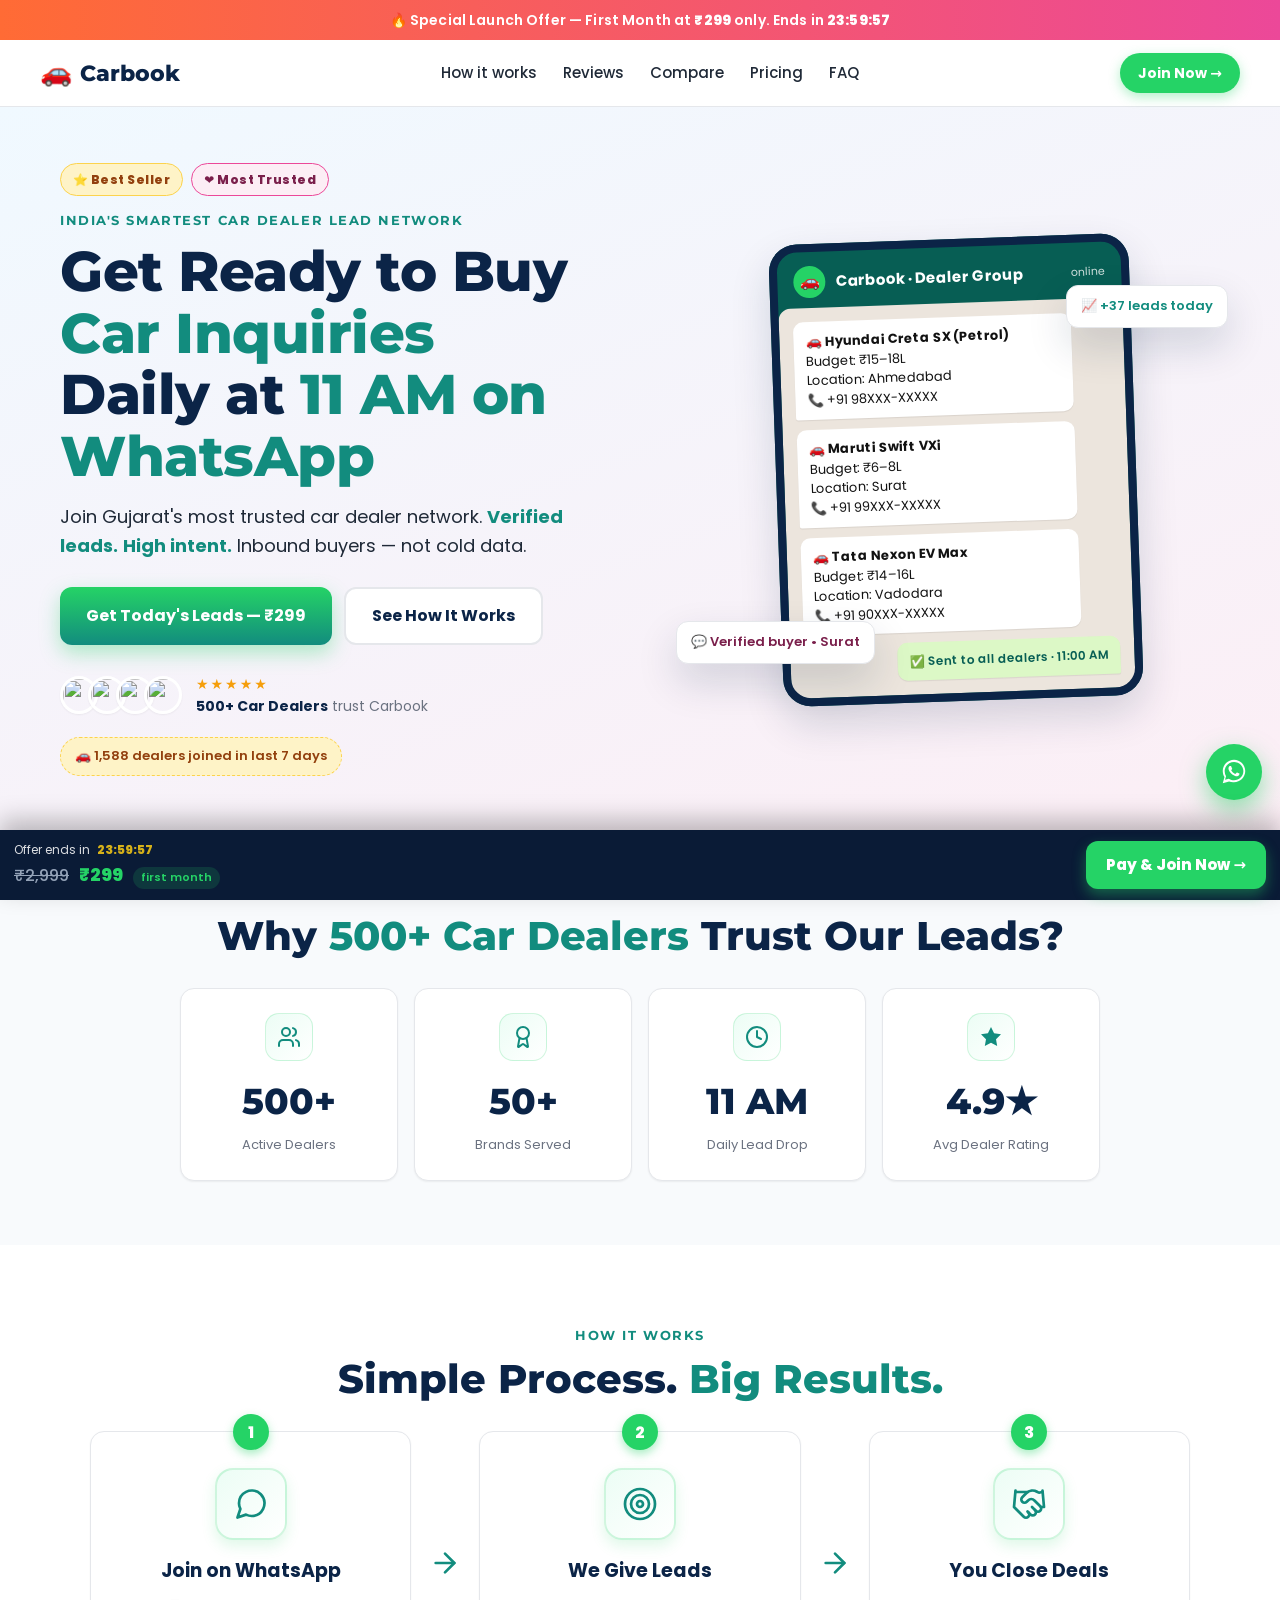
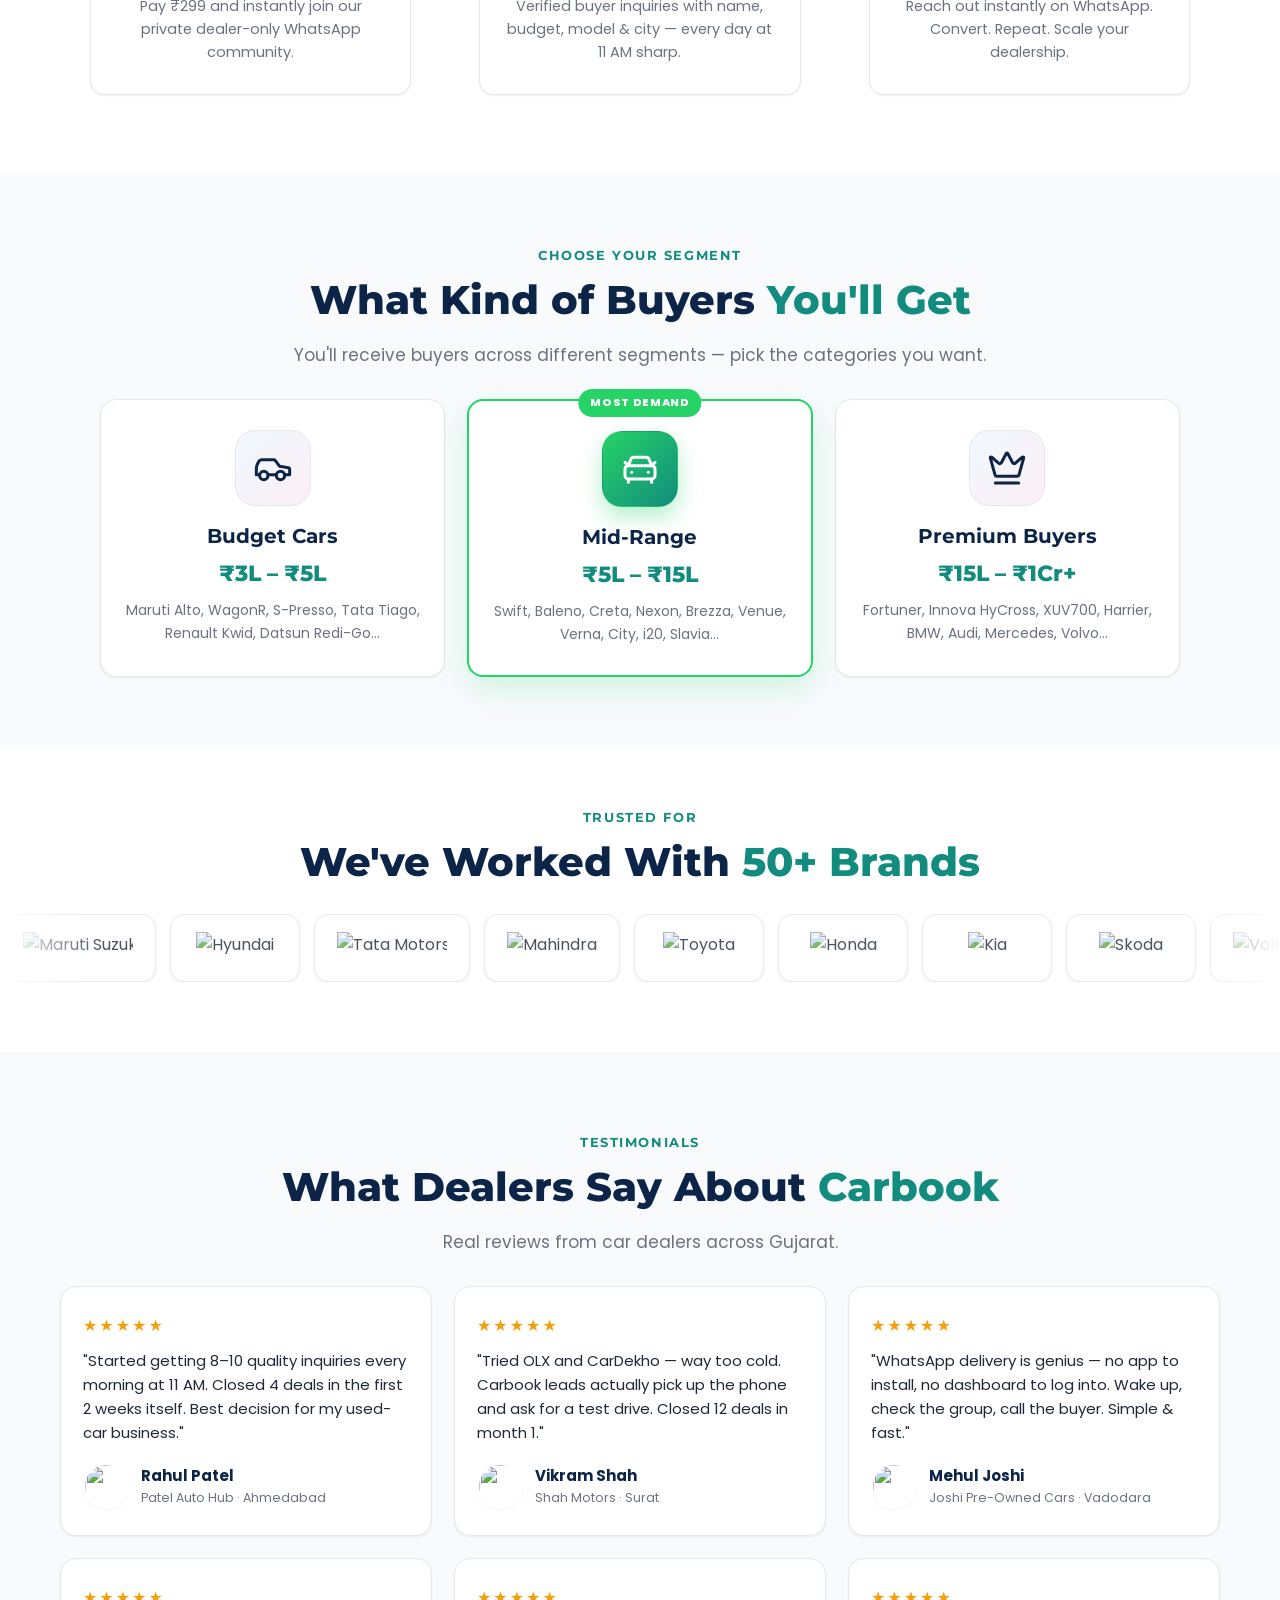
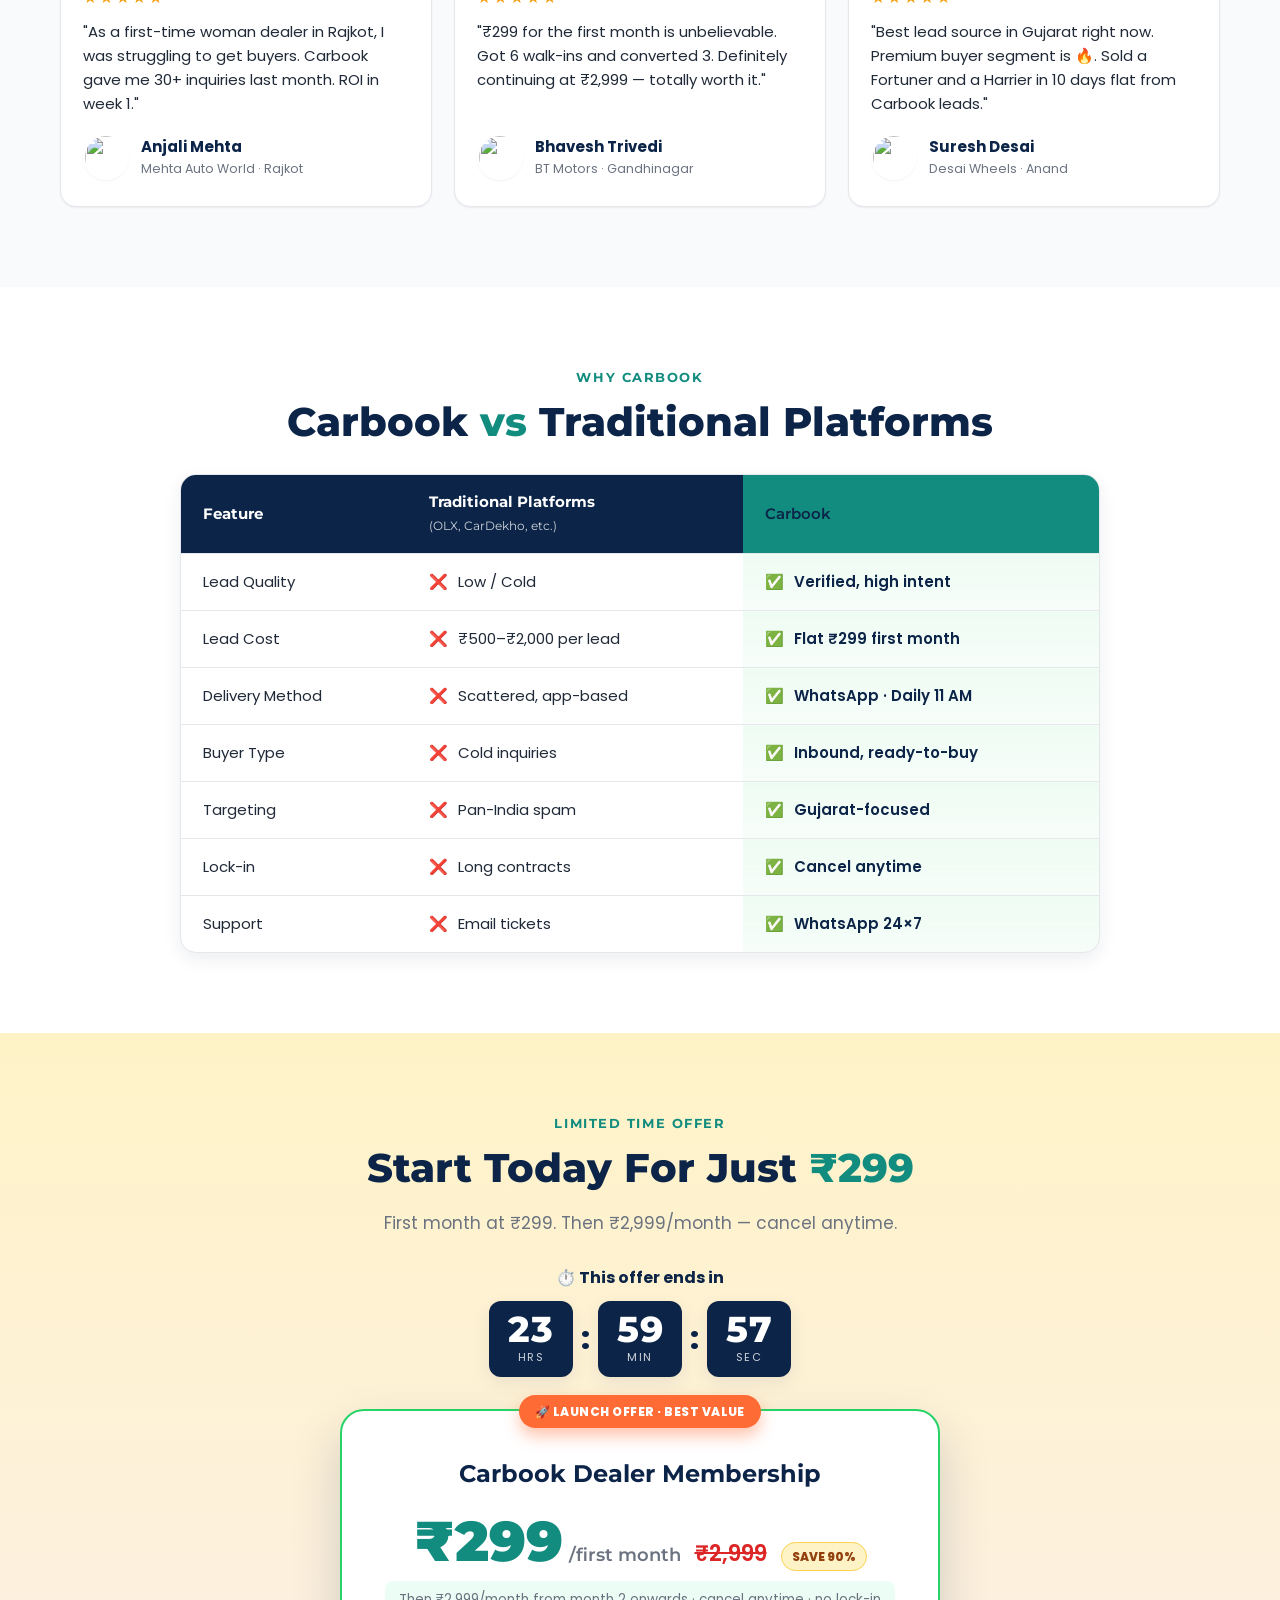
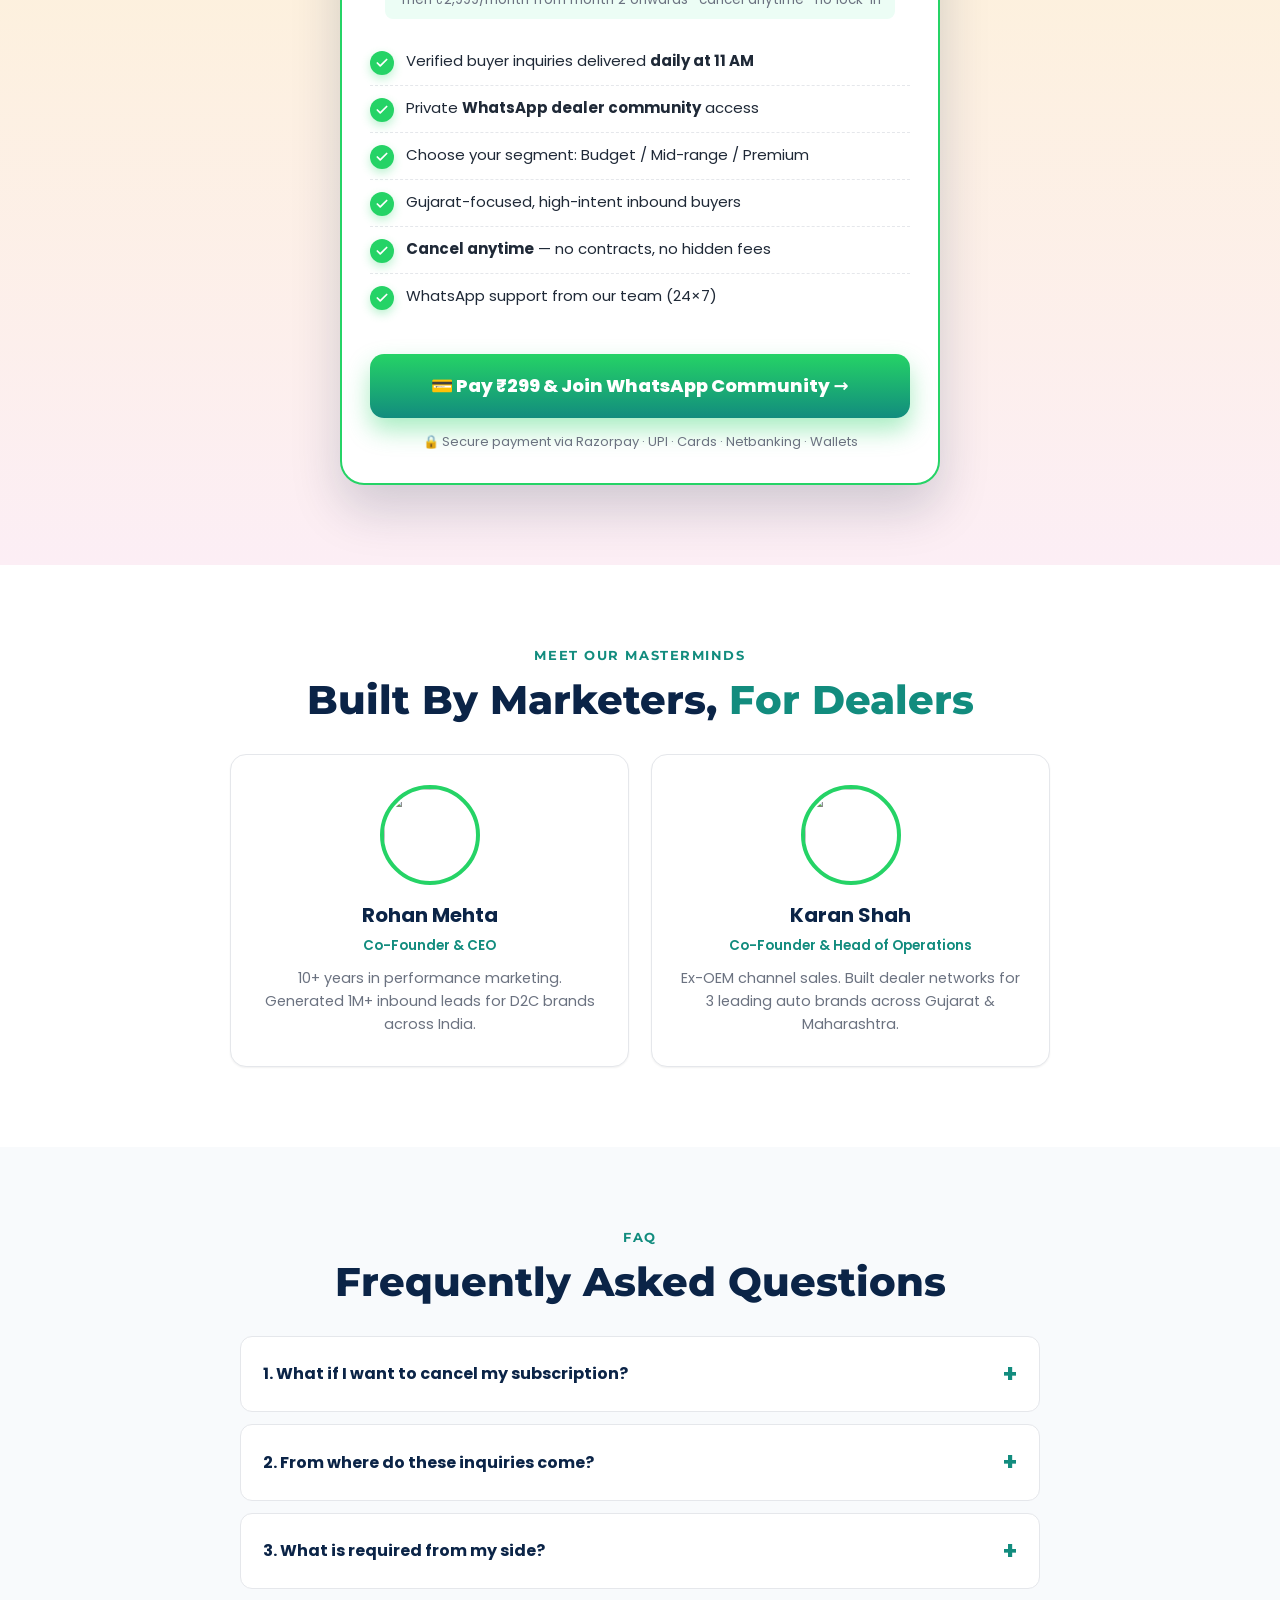
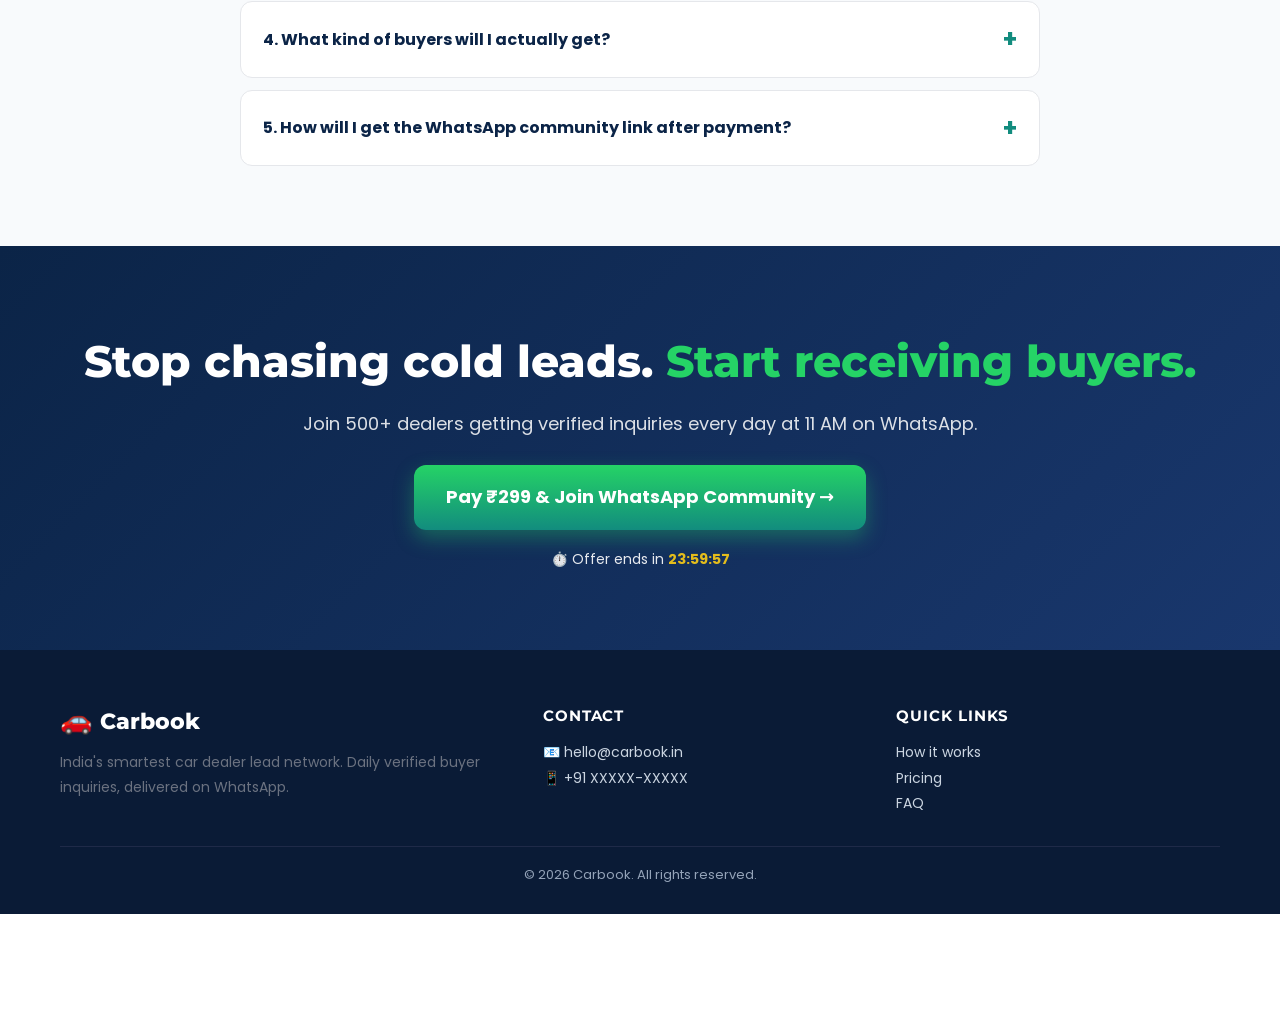
==== index.html @ cb46f06e "Design Done" ====
<!DOCTYPE html>
<html lang="en">
<head>
  <meta charset="UTF-8" />
  <meta name="viewport" content="width=device-width, initial-scale=1.0" />
  <title>Carbook — Daily Car Buyer Leads on WhatsApp | India's Smartest Dealer Network</title>
  <meta name="description" content="Get verified, high-intent car buyer inquiries delivered daily at 11 AM on WhatsApp. Trusted by 500+ dealers across Gujarat. First month ₹299 only — cancel anytime." />
  <meta property="og:title" content="Carbook — Daily Car Buyer Leads on WhatsApp" />
  <meta property="og:description" content="500+ dealers trust Carbook for verified buyer inquiries every morning at 11 AM. First month ₹299." />
  <meta property="og:type" content="website" />

  <link rel="preconnect" href="https://fonts.googleapis.com" />
  <link rel="preconnect" href="https://fonts.gstatic.com" crossorigin />
  <link href="https://fonts.googleapis.com/css2?family=Poppins:wght@400;500;600;700;800;900&family=Montserrat:wght@600;700;800&display=swap" rel="stylesheet" />
  <link rel="stylesheet" href="style.css" />
  <link rel="icon" href="data:image/svg+xml,<svg xmlns='http://www.w3.org/2000/svg' viewBox='0 0 100 100'><text y='.9em' font-size='90'>🚗</text></svg>" />
</head>
<body>

  <!-- ========================= ANNOUNCE BAR ========================= -->
  <div class="announce">
    <div class="announce-inner">
      🔥 Special Launch Offer — First Month at <strong>₹299</strong> only.
      Ends in <strong class="countdown">--:--:--</strong>
    </div>
  </div>

  <!-- ========================= HEADER ========================= -->
  <header class="site-header">
    <div class="container row">
      <a class="brand" href="#top">
        <span class="logo">🚗</span><span>Carbook</span>
      </a>
      <nav class="nav">
        <a href="#how">How it works</a>
        <a href="#testimonials">Reviews</a>
        <a href="#compare">Compare</a>
        <a href="#pricing">Pricing</a>
        <a href="#faq">FAQ</a>
      </nav>
      <a class="header-cta" href="#pricing">Join Now →</a>
    </div>
  </header>

  <!-- ========================= HERO ========================= -->
  <section class="hero" id="top">
    <div class="container hero-grid">
      <div class="hero-copy">
        <div class="ribbons">
          <span class="ribbon ribbon-yellow">⭐ Best Seller</span>
          <span class="ribbon ribbon-pink">❤ Most Trusted</span>
        </div>
        <p class="eyebrow">India's Smartest Car Dealer Lead Network</p>
        <h1>
          Get Ready to Buy <span class="hl">Car Inquiries</span><br />
          Daily at <span class="hl">11 AM on WhatsApp</span>
        </h1>
        <p class="hero-sub">
          Join Gujarat's most trusted car dealer network.
          <strong>Verified leads.</strong> <strong>High intent.</strong>
          Inbound buyers — not cold data.
        </p>

        <div class="hero-ctas">
          <a class="btn btn-primary" href="#pricing">Get Today's Leads — ₹299</a>
          <a class="btn btn-ghost" href="#how">See How It Works</a>
        </div>

        <div class="hero-trust">
          <div class="avatars">
            <img src="https://randomuser.me/api/portraits/men/32.jpg" alt="" />
            <img src="https://randomuser.me/api/portraits/men/45.jpg" alt="" />
            <img src="https://randomuser.me/api/portraits/women/28.jpg" alt="" />
            <img src="https://randomuser.me/api/portraits/men/67.jpg" alt="" />
          </div>
          <div>
            <div class="stars">★★★★★</div>
            <div class="trust-text"><strong>500+ Car Dealers</strong> trust Carbook</div>
          </div>
        </div>

        <div class="sold-strip">🚗 1,588 dealers joined in last 7 days</div>
      </div>

      <!-- WhatsApp phone mockup -->
      <div class="hero-mock">
        <div class="phone">
          <div class="phone-top">
            <span class="dot"></span>
            <span class="phone-title">Carbook · Dealer Group</span>
            <span class="phone-status">online</span>
          </div>
          <div class="phone-chat">
            <div class="bubble">
              <strong>🚗 Hyundai Creta SX (Petrol)</strong><br />
              Budget: ₹15–18L<br />
              Location: Ahmedabad<br />
              📞 +91 98XXX-XXXXX
            </div>
            <div class="bubble">
              <strong>🚗 Maruti Swift VXi</strong><br />
              Budget: ₹6–8L<br />
              Location: Surat<br />
              📞 +91 99XXX-XXXXX
            </div>
            <div class="bubble">
              <strong>🚗 Tata Nexon EV Max</strong><br />
              Budget: ₹14–16L<br />
              Location: Vadodara<br />
              📞 +91 90XXX-XXXXX
            </div>
            <div class="bubble bubble-self">
              ✅ Sent to all dealers · 11:00 AM
            </div>
          </div>
        </div>
        <div class="hero-card-float card-float-1">📈 +37 leads today</div>
        <div class="hero-card-float card-float-2">💬 Verified buyer • Surat</div>
      </div>
    </div>
  </section>

  <!-- ========================= TRUST BAND ========================= -->
  <section class="trust-band">
    <div class="container">
      <h2 class="section-title center">
        Why <span class="hl">500+ Car Dealers</span> Trust Our Leads?
      </h2>
      <div class="stats">
        <div class="stat">
          <div class="stat-icon">
            <svg viewBox="0 0 24 24" fill="none" stroke="currentColor" stroke-width="2" stroke-linecap="round" stroke-linejoin="round" aria-hidden="true"><path d="M16 21v-2a4 4 0 0 0-4-4H6a4 4 0 0 0-4 4v2"/><circle cx="9" cy="7" r="4"/><path d="M22 21v-2a4 4 0 0 0-3-3.87"/><path d="M16 3.13a4 4 0 0 1 0 7.75"/></svg>
          </div>
          <div class="num">500+</div>
          <div class="lbl">Active Dealers</div>
        </div>
        <div class="stat">
          <div class="stat-icon">
            <svg viewBox="0 0 24 24" fill="none" stroke="currentColor" stroke-width="2" stroke-linecap="round" stroke-linejoin="round" aria-hidden="true"><path d="m15.477 12.89 1.515 8.526a.5.5 0 0 1-.81.47l-3.58-2.687a1 1 0 0 0-1.197 0l-3.586 2.686a.5.5 0 0 1-.81-.469l1.514-8.526"/><circle cx="12" cy="8" r="6"/></svg>
          </div>
          <div class="num">50+</div>
          <div class="lbl">Brands Served</div>
        </div>
        <div class="stat">
          <div class="stat-icon">
            <svg viewBox="0 0 24 24" fill="none" stroke="currentColor" stroke-width="2" stroke-linecap="round" stroke-linejoin="round" aria-hidden="true"><circle cx="12" cy="12" r="10"/><polyline points="12 6 12 12 16 14"/></svg>
          </div>
          <div class="num">11 AM</div>
          <div class="lbl">Daily Lead Drop</div>
        </div>
        <div class="stat">
          <div class="stat-icon">
            <svg viewBox="0 0 24 24" fill="currentColor" aria-hidden="true"><polygon points="12 2 15.09 8.26 22 9.27 17 14.14 18.18 21.02 12 17.77 5.82 21.02 7 14.14 2 9.27 8.91 8.26 12 2"/></svg>
          </div>
          <div class="num">4.9★</div>
          <div class="lbl">Avg Dealer Rating</div>
        </div>
      </div>
    </div>
  </section>

  <!-- ========================= HOW IT WORKS ========================= -->
  <section class="how" id="how">
    <div class="container">
      <p class="eyebrow center">HOW IT WORKS</p>
      <h2 class="section-title center">Simple Process. <span class="hl">Big Results.</span></h2>
      <div class="steps">
        <div class="step">
          <div class="step-num">1</div>
          <div class="step-icon">
            <svg viewBox="0 0 24 24" fill="none" stroke="currentColor" stroke-width="1.8" stroke-linecap="round" stroke-linejoin="round" aria-hidden="true"><path d="M21 11.5a8.38 8.38 0 0 1-.9 3.8 8.5 8.5 0 0 1-7.6 4.7 8.38 8.38 0 0 1-3.8-.9L3 21l1.9-5.7a8.38 8.38 0 0 1-.9-3.8 8.5 8.5 0 0 1 4.7-7.6 8.38 8.38 0 0 1 3.8-.9h.5a8.48 8.48 0 0 1 8 8v.5z"/></svg>
          </div>
          <h3>Join on WhatsApp</h3>
          <p>Pay ₹299 and instantly join our private dealer-only WhatsApp community.</p>
        </div>
        <div class="step-arrow">
          <svg viewBox="0 0 24 24" fill="none" stroke="currentColor" stroke-width="2" stroke-linecap="round" stroke-linejoin="round" aria-hidden="true"><line x1="5" y1="12" x2="19" y2="12"/><polyline points="12 5 19 12 12 19"/></svg>
        </div>
        <div class="step">
          <div class="step-num">2</div>
          <div class="step-icon">
            <svg viewBox="0 0 24 24" fill="none" stroke="currentColor" stroke-width="1.8" stroke-linecap="round" stroke-linejoin="round" aria-hidden="true"><circle cx="12" cy="12" r="10"/><circle cx="12" cy="12" r="6"/><circle cx="12" cy="12" r="2"/></svg>
          </div>
          <h3>We Give Leads</h3>
          <p>Verified buyer inquiries with name, budget, model & city — every day at 11 AM sharp.</p>
        </div>
        <div class="step-arrow">
          <svg viewBox="0 0 24 24" fill="none" stroke="currentColor" stroke-width="2" stroke-linecap="round" stroke-linejoin="round" aria-hidden="true"><line x1="5" y1="12" x2="19" y2="12"/><polyline points="12 5 19 12 12 19"/></svg>
        </div>
        <div class="step">
          <div class="step-num">3</div>
          <div class="step-icon">
            <svg viewBox="0 0 24 24" fill="none" stroke="currentColor" stroke-width="1.8" stroke-linecap="round" stroke-linejoin="round" aria-hidden="true"><path d="m11 17 2 2a1 1 0 1 0 3-3"/><path d="m14 14 2.5 2.5a1 1 0 1 0 3-3l-3.88-3.88a3 3 0 0 0-4.24 0l-.88.88a1 1 0 1 1-3-3l2.81-2.81a5.79 5.79 0 0 1 7.06-.87l.47.28a2 2 0 0 0 1.42.25L21 4"/><path d="m21 3 1 11h-2"/><path d="M3 3 2 14l6.5 6.5a1 1 0 1 0 3-3"/><path d="M3 4h8"/></svg>
          </div>
          <h3>You Close Deals</h3>
          <p>Reach out instantly on WhatsApp. Convert. Repeat. Scale your dealership.</p>
        </div>
      </div>
    </div>
  </section>

  <!-- ========================= BUYER SEGMENTS ========================= -->
  <section class="segments">
    <div class="container">
      <p class="eyebrow center">CHOOSE YOUR SEGMENT</p>
      <h2 class="section-title center">What Kind of Buyers <span class="hl">You'll Get</span></h2>
      <p class="lead center">You'll receive buyers across different segments — pick the categories you want.</p>

      <div class="segment-cards">
        <div class="seg-card">
          <div class="seg-icon">
            <svg viewBox="0 0 24 24" fill="none" stroke="currentColor" stroke-width="1.8" stroke-linecap="round" stroke-linejoin="round" aria-hidden="true"><path d="M14 16H9m10 0h3v-3.15a1 1 0 0 0-.84-.99L16 11l-2.7-3.6a1 1 0 0 0-.8-.4H5.24a2 2 0 0 0-1.8 1.1l-.8 1.63A6 6 0 0 0 2 12.42V16h2"/><circle cx="6.5" cy="16.5" r="2.5"/><circle cx="16.5" cy="16.5" r="2.5"/></svg>
          </div>
          <h3>Budget Cars</h3>
          <div class="seg-price">₹3L – ₹5L</div>
          <p>Maruti Alto, WagonR, S-Presso, Tata Tiago, Renault Kwid, Datsun Redi-Go…</p>
        </div>
        <div class="seg-card seg-popular">
          <div class="seg-tag">MOST DEMAND</div>
          <div class="seg-icon">
            <svg viewBox="0 0 24 24" fill="none" stroke="currentColor" stroke-width="1.8" stroke-linecap="round" stroke-linejoin="round" aria-hidden="true"><path d="m21 8-2 2-1.5-3.7A2 2 0 0 0 15.65 5H8.35a2 2 0 0 0-1.9 1.3L5 10 3 8"/><path d="M7 14h.01"/><path d="M17 14h.01"/><rect width="18" height="8" x="3" y="10" rx="2"/><path d="M5 18v2"/><path d="M19 18v2"/></svg>
          </div>
          <h3>Mid-Range</h3>
          <div class="seg-price">₹5L – ₹15L</div>
          <p>Swift, Baleno, Creta, Nexon, Brezza, Venue, Verna, City, i20, Slavia…</p>
        </div>
        <div class="seg-card">
          <div class="seg-icon">
            <svg viewBox="0 0 24 24" fill="none" stroke="currentColor" stroke-width="1.8" stroke-linecap="round" stroke-linejoin="round" aria-hidden="true"><path d="M11.562 3.266a.5.5 0 0 1 .876 0L15.39 8.87a1 1 0 0 0 1.516.294L21.183 5.5a.5.5 0 0 1 .798.519l-2.834 10.246a1 1 0 0 1-.956.734H5.81a1 1 0 0 1-.957-.734L2.02 6.02a.5.5 0 0 1 .798-.519l4.276 3.664a1 1 0 0 0 1.516-.294z"/><path d="M5 21h14"/></svg>
          </div>
          <h3>Premium Buyers</h3>
          <div class="seg-price">₹15L – ₹1Cr+</div>
          <p>Fortuner, Innova HyCross, XUV700, Harrier, BMW, Audi, Mercedes, Volvo…</p>
        </div>
      </div>
    </div>
  </section>

  <!-- ========================= 50+ BRANDS ========================= -->
  <section class="brands">
    <div class="container">
      <p class="eyebrow center">TRUSTED FOR</p>
      <h2 class="section-title center">We've Worked With <span class="hl">50+ Brands</span></h2>
    </div>
    <div class="marquee">
      <div class="track">
        <span class="brand-pill"><img src="https://cdn.simpleicons.org/suzuki/0B2447" alt="Maruti Suzuki" loading="lazy" /></span>
        <span class="brand-pill"><img src="https://cdn.simpleicons.org/hyundai/0B2447" alt="Hyundai" loading="lazy" /></span>
        <span class="brand-pill"><img src="https://cdn.simpleicons.org/tata/0B2447" alt="Tata Motors" loading="lazy" /></span>
        <span class="brand-pill"><img src="https://cdn.simpleicons.org/mahindra/0B2447" alt="Mahindra" loading="lazy" /></span>
        <span class="brand-pill"><img src="https://cdn.simpleicons.org/toyota/0B2447" alt="Toyota" loading="lazy" /></span>
        <span class="brand-pill"><img src="https://cdn.simpleicons.org/honda/0B2447" alt="Honda" loading="lazy" /></span>
        <span class="brand-pill"><img src="https://cdn.simpleicons.org/kia/0B2447" alt="Kia" loading="lazy" /></span>
        <span class="brand-pill"><img src="https://cdn.simpleicons.org/skoda/0B2447" alt="Skoda" loading="lazy" /></span>
        <span class="brand-pill"><img src="https://cdn.simpleicons.org/volkswagen/0B2447" alt="Volkswagen" loading="lazy" /></span>
        <span class="brand-pill"><img src="https://cdn.simpleicons.org/renault/0B2447" alt="Renault" loading="lazy" /></span>
        <span class="brand-pill"><img src="https://cdn.simpleicons.org/nissan/0B2447" alt="Nissan" loading="lazy" /></span>
        <span class="brand-pill brand-text">MG Motor</span>
        <span class="brand-pill"><img src="https://cdn.simpleicons.org/jeep/0B2447" alt="Jeep" loading="lazy" /></span>
        <span class="brand-pill"><img src="https://cdn.simpleicons.org/bmw/0B2447" alt="BMW" loading="lazy" /></span>
        <span class="brand-pill brand-text">Mercedes-Benz</span>
        <span class="brand-pill"><img src="https://cdn.simpleicons.org/audi/0B2447" alt="Audi" loading="lazy" /></span>
        <span class="brand-pill"><img src="https://cdn.simpleicons.org/volvo/0B2447" alt="Volvo" loading="lazy" /></span>
        <span class="brand-pill"><img src="https://cdn.simpleicons.org/ford/0B2447" alt="Ford" loading="lazy" /></span>
        <span class="brand-pill"><img src="https://cdn.simpleicons.org/mitsubishi/0B2447" alt="Mitsubishi" loading="lazy" /></span>
        <span class="brand-pill brand-text">Land Rover</span>
        <span class="brand-pill"><img src="https://cdn.simpleicons.org/porsche/0B2447" alt="Porsche" loading="lazy" /></span>
        <!-- duplicate set for seamless loop -->
        <span class="brand-pill"><img src="https://cdn.simpleicons.org/suzuki/0B2447" alt="Maruti Suzuki" loading="lazy" /></span>
        <span class="brand-pill"><img src="https://cdn.simpleicons.org/hyundai/0B2447" alt="Hyundai" loading="lazy" /></span>
        <span class="brand-pill"><img src="https://cdn.simpleicons.org/tata/0B2447" alt="Tata Motors" loading="lazy" /></span>
        <span class="brand-pill"><img src="https://cdn.simpleicons.org/mahindra/0B2447" alt="Mahindra" loading="lazy" /></span>
        <span class="brand-pill"><img src="https://cdn.simpleicons.org/toyota/0B2447" alt="Toyota" loading="lazy" /></span>
        <span class="brand-pill"><img src="https://cdn.simpleicons.org/honda/0B2447" alt="Honda" loading="lazy" /></span>
        <span class="brand-pill"><img src="https://cdn.simpleicons.org/kia/0B2447" alt="Kia" loading="lazy" /></span>
        <span class="brand-pill"><img src="https://cdn.simpleicons.org/skoda/0B2447" alt="Skoda" loading="lazy" /></span>
        <span class="brand-pill"><img src="https://cdn.simpleicons.org/volkswagen/0B2447" alt="Volkswagen" loading="lazy" /></span>
        <span class="brand-pill"><img src="https://cdn.simpleicons.org/renault/0B2447" alt="Renault" loading="lazy" /></span>
        <span class="brand-pill"><img src="https://cdn.simpleicons.org/nissan/0B2447" alt="Nissan" loading="lazy" /></span>
        <span class="brand-pill brand-text">MG Motor</span>
      </div>
    </div>
  </section>

  <!-- ========================= TESTIMONIALS ========================= -->
  <section class="testimonials" id="testimonials">
    <div class="container">
      <p class="eyebrow center">TESTIMONIALS</p>
      <h2 class="section-title center">What Dealers Say About <span class="hl">Carbook</span></h2>
      <p class="lead center">Real reviews from car dealers across Gujarat.</p>

      <div class="t-grid">
        <div class="t-card">
          <div class="stars">★★★★★</div>
          <p class="t-quote">"Started getting 8–10 quality inquiries every morning at 11 AM. Closed 4 deals in the first 2 weeks itself. Best decision for my used-car business."</p>
          <div class="t-person">
            <img src="https://randomuser.me/api/portraits/men/32.jpg" alt="" />
            <div>
              <div class="t-name">Rahul Patel</div>
              <div class="t-role">Patel Auto Hub · Ahmedabad</div>
            </div>
          </div>
        </div>

        <div class="t-card">
          <div class="stars">★★★★★</div>
          <p class="t-quote">"Tried OLX and CarDekho — way too cold. Carbook leads actually pick up the phone and ask for a test drive. Closed 12 deals in month 1."</p>
          <div class="t-person">
            <img src="https://randomuser.me/api/portraits/men/45.jpg" alt="" />
            <div>
              <div class="t-name">Vikram Shah</div>
              <div class="t-role">Shah Motors · Surat</div>
            </div>
          </div>
        </div>

        <div class="t-card">
          <div class="stars">★★★★★</div>
          <p class="t-quote">"WhatsApp delivery is genius — no app to install, no dashboard to log into. Wake up, check the group, call the buyer. Simple & fast."</p>
          <div class="t-person">
            <img src="https://randomuser.me/api/portraits/men/52.jpg" alt="" />
            <div>
              <div class="t-name">Mehul Joshi</div>
              <div class="t-role">Joshi Pre-Owned Cars · Vadodara</div>
            </div>
          </div>
        </div>

        <div class="t-card">
          <div class="stars">★★★★★</div>
          <p class="t-quote">"As a first-time woman dealer in Rajkot, I was struggling to get buyers. Carbook gave me 30+ inquiries last month. ROI in week 1."</p>
          <div class="t-person">
            <img src="https://randomuser.me/api/portraits/women/44.jpg" alt="" />
            <div>
              <div class="t-name">Anjali Mehta</div>
              <div class="t-role">Mehta Auto World · Rajkot</div>
            </div>
          </div>
        </div>

        <div class="t-card">
          <div class="stars">★★★★★</div>
          <p class="t-quote">"₹299 for the first month is unbelievable. Got 6 walk-ins and converted 3. Definitely continuing at ₹2,999 — totally worth it."</p>
          <div class="t-person">
            <img src="https://randomuser.me/api/portraits/men/67.jpg" alt="" />
            <div>
              <div class="t-name">Bhavesh Trivedi</div>
              <div class="t-role">BT Motors · Gandhinagar</div>
            </div>
          </div>
        </div>

        <div class="t-card">
          <div class="stars">★★★★★</div>
          <p class="t-quote">"Best lead source in Gujarat right now. Premium buyer segment is 🔥. Sold a Fortuner and a Harrier in 10 days flat from Carbook leads."</p>
          <div class="t-person">
            <img src="https://randomuser.me/api/portraits/men/76.jpg" alt="" />
            <div>
              <div class="t-name">Suresh Desai</div>
              <div class="t-role">Desai Wheels · Anand</div>
            </div>
          </div>
        </div>
      </div>
    </div>
  </section>

  <!-- ========================= COMPARISON TABLE ========================= -->
  <section class="compare" id="compare">
    <div class="container">
      <p class="eyebrow center">WHY CARBOOK</p>
      <h2 class="section-title center">
        Carbook <span class="hl">vs</span> Traditional Platforms
      </h2>

      <div class="cmp-table-wrap">
        <table class="cmp-table">
          <thead>
            <tr>
              <th>Feature</th>
              <th>Traditional Platforms<br /><small>(OLX, CarDekho, etc.)</small></th>
              <th class="hi-col">Carbook</th>
            </tr>
          </thead>
          <tbody>
            <tr><td>Lead Quality</td><td><span class="x">❌</span> Low / Cold</td><td class="hi-col"><span class="ok">✅</span> Verified, high intent</td></tr>
            <tr><td>Lead Cost</td><td><span class="x">❌</span> ₹500–₹2,000 per lead</td><td class="hi-col"><span class="ok">✅</span> Flat ₹299 first month</td></tr>
            <tr><td>Delivery Method</td><td><span class="x">❌</span> Scattered, app-based</td><td class="hi-col"><span class="ok">✅</span> WhatsApp · Daily 11 AM</td></tr>
            <tr><td>Buyer Type</td><td><span class="x">❌</span> Cold inquiries</td><td class="hi-col"><span class="ok">✅</span> Inbound, ready-to-buy</td></tr>
            <tr><td>Targeting</td><td><span class="x">❌</span> Pan-India spam</td><td class="hi-col"><span class="ok">✅</span> Gujarat-focused</td></tr>
            <tr><td>Lock-in</td><td><span class="x">❌</span> Long contracts</td><td class="hi-col"><span class="ok">✅</span> Cancel anytime</td></tr>
            <tr><td>Support</td><td><span class="x">❌</span> Email tickets</td><td class="hi-col"><span class="ok">✅</span> WhatsApp 24×7</td></tr>
          </tbody>
        </table>
      </div>
    </div>
  </section>

  <!-- ========================= PRICING ========================= -->
  <section class="pricing" id="pricing">
    <div class="container">
      <p class="eyebrow center">LIMITED TIME OFFER</p>
      <h2 class="section-title center">
        Start Today For Just <span class="hl">₹299</span>
      </h2>
      <p class="lead center">First month at ₹299. Then ₹2,999/month — cancel anytime.</p>

      <!-- Big countdown timer -->
      <div class="big-timer">
        <span class="big-timer-label">⏱️ This offer ends in</span>
        <div class="timer-units">
          <div class="unit"><span class="hh">00</span><small>HRS</small></div>
          <div class="sep">:</div>
          <div class="unit"><span class="mm">00</span><small>MIN</small></div>
          <div class="sep">:</div>
          <div class="unit"><span class="ss">00</span><small>SEC</small></div>
        </div>
      </div>

      <!-- Plan card -->
      <div class="plan-card">
        <div class="plan-tag">🚀 LAUNCH OFFER · BEST VALUE</div>
        <h3>Carbook Dealer Membership</h3>

        <div class="plan-price-row">
          <div class="new-price">₹299<span>/first month</span></div>
          <div class="old-price">₹2,999</div>
          <div class="save-badge">SAVE 90%</div>
        </div>

        <div class="renewal">
          Then ₹2,999/month from month 2 onwards · cancel anytime · no lock-in
        </div>

        <ul class="benefits">
          <li><span class="bcheck"><svg viewBox="0 0 24 24" fill="none" stroke="currentColor" stroke-width="3" stroke-linecap="round" stroke-linejoin="round" aria-hidden="true"><polyline points="20 6 9 17 4 12"/></svg></span><span>Verified buyer inquiries delivered <strong>daily at 11 AM</strong></span></li>
          <li><span class="bcheck"><svg viewBox="0 0 24 24" fill="none" stroke="currentColor" stroke-width="3" stroke-linecap="round" stroke-linejoin="round" aria-hidden="true"><polyline points="20 6 9 17 4 12"/></svg></span><span>Private <strong>WhatsApp dealer community</strong> access</span></li>
          <li><span class="bcheck"><svg viewBox="0 0 24 24" fill="none" stroke="currentColor" stroke-width="3" stroke-linecap="round" stroke-linejoin="round" aria-hidden="true"><polyline points="20 6 9 17 4 12"/></svg></span><span>Choose your segment: Budget / Mid-range / Premium</span></li>
          <li><span class="bcheck"><svg viewBox="0 0 24 24" fill="none" stroke="currentColor" stroke-width="3" stroke-linecap="round" stroke-linejoin="round" aria-hidden="true"><polyline points="20 6 9 17 4 12"/></svg></span><span>Gujarat-focused, high-intent inbound buyers</span></li>
          <li><span class="bcheck"><svg viewBox="0 0 24 24" fill="none" stroke="currentColor" stroke-width="3" stroke-linecap="round" stroke-linejoin="round" aria-hidden="true"><polyline points="20 6 9 17 4 12"/></svg></span><span><strong>Cancel anytime</strong> — no contracts, no hidden fees</span></li>
          <li><span class="bcheck"><svg viewBox="0 0 24 24" fill="none" stroke="currentColor" stroke-width="3" stroke-linecap="round" stroke-linejoin="round" aria-hidden="true"><polyline points="20 6 9 17 4 12"/></svg></span><span>WhatsApp support from our team (24×7)</span></li>
        </ul>

        <!-- ===== RAZORPAY PAYMENT BUTTON =====
             1. Go to https://dashboard.razorpay.com → Payment Buttons → Create new
             2. Set amount = ₹299, redirect URL = https://yourdomain.com/thank-you.html
             3. Copy the button_id and paste below in place of REPLACE_WITH_YOUR_BUTTON_ID
        -->
        <form class="rzp-form">
          <script
            src="https://checkout.razorpay.com/v1/payment-button.js"
            data-payment_button_id="REPLACE_WITH_YOUR_BUTTON_ID"
            async></script>
        </form>

        <!-- Fallback / styled CTA — works as a redirect button until Razorpay button is configured.
             Replace href with your Razorpay Payment Page link, e.g. https://rzp.io/l/abc123 -->
        <a class="cta-pay" id="payNow" href="https://rzp.io/l/REPLACE_WITH_YOUR_PAYMENT_PAGE_LINK">
          💳 Pay ₹299 & Join WhatsApp Community →
        </a>

        <div class="pay-trust">
          🔒 Secure payment via Razorpay · UPI · Cards · Netbanking · Wallets
        </div>
      </div>
    </div>
  </section>

  <!-- ========================= FOUNDERS ========================= -->
  <section class="founders">
    <div class="container">
      <p class="eyebrow center">MEET OUR MASTERMINDS</p>
      <h2 class="section-title center">Built By Marketers, <span class="hl">For Dealers</span></h2>

      <div class="founder-grid">
        <div class="founder">
          <img src="https://randomuser.me/api/portraits/men/85.jpg" alt="" />
          <h3>Rohan Mehta</h3>
          <div class="role">Co-Founder & CEO</div>
          <p>10+ years in performance marketing. Generated 1M+ inbound leads for D2C brands across India.</p>
        </div>
        <div class="founder">
          <img src="https://randomuser.me/api/portraits/men/76.jpg" alt="" />
          <h3>Karan Shah</h3>
          <div class="role">Co-Founder & Head of Operations</div>
          <p>Ex-OEM channel sales. Built dealer networks for 3 leading auto brands across Gujarat & Maharashtra.</p>
        </div>
      </div>
    </div>
  </section>

  <!-- ========================= FAQ ========================= -->
  <section class="faq" id="faq">
    <div class="container">
      <p class="eyebrow center">FAQ</p>
      <h2 class="section-title center">Frequently Asked Questions</h2>

      <div class="faq-list">
        <details>
          <summary>1. What if I want to cancel my subscription?</summary>
          <div class="faq-body">
            <p>You can cancel anytime. There are no long-term contracts or lock-ins. Your access will remain active until your current plan expires.</p>
            <p>👉 Simple, transparent, no hidden conditions.</p>
          </div>
        </details>

        <details>
          <summary>2. From where do these inquiries come?</summary>
          <div class="faq-body">
            <p>All inquiries come from:</p>
            <ul>
              <li>✔️ Targeted ads across Gujarat</li>
              <li>✔️ Platforms like Facebook, Instagram & Google</li>
              <li>✔️ Buyers actively searching for cars</li>
            </ul>
            <p>👉 These are inbound buyers, not cold data.</p>
          </div>
        </details>

        <details>
          <summary>3. What is required from my side?</summary>
          <div class="faq-body">
            <p>Nothing — just join the WhatsApp group and start closing deals for the cars you have in stock.</p>
          </div>
        </details>

        <details>
          <summary>4. What kind of buyers will I actually get?</summary>
          <div class="faq-body">
            <p>You'll receive buyers across different segments:</p>
            <ul>
              <li>Budget cars (₹3L–₹5L)</li>
              <li>Mid-range (₹5L–₹15L)</li>
              <li>Premium buyers (₹15L–₹1Cr+)</li>
            </ul>
            <p>👉 You can choose your preferred category.</p>
          </div>
        </details>

        <details>
          <summary>5. How will I get the WhatsApp community link after payment?</summary>
          <div class="faq-body">
            <p>Right after a successful payment, you'll be redirected to a thank-you page with the WhatsApp community invite link. We'll also send the link to the email and phone number you provide at checkout.</p>
          </div>
        </details>
      </div>
    </div>
  </section>

  <!-- ========================= FINAL CTA ========================= -->
  <section class="final-cta">
    <div class="container">
      <h2>Stop chasing cold leads. <span class="hl">Start receiving buyers.</span></h2>
      <p>Join 500+ dealers getting verified inquiries every day at 11 AM on WhatsApp.</p>
      <a class="btn btn-primary btn-lg" href="#pricing">Pay ₹299 & Join WhatsApp Community →</a>
      <div class="final-trust">⏱️ Offer ends in <strong class="countdown">--:--:--</strong></div>
    </div>
  </section>

  <!-- ========================= FOOTER ========================= -->
  <footer>
    <div class="container">
      <div class="foot-row">
        <div>
          <div class="brand"><span class="logo">🚗</span><span>Carbook</span></div>
          <p class="muted">India's smartest car dealer lead network. Daily verified buyer inquiries, delivered on WhatsApp.</p>
        </div>
        <div>
          <h4>Contact</h4>
          <p>📧 hello@carbook.in<br />📱 +91 XXXXX-XXXXX</p>
        </div>
        <div>
          <h4>Quick Links</h4>
          <p>
            <a href="#how">How it works</a><br />
            <a href="#pricing">Pricing</a><br />
            <a href="#faq">FAQ</a>
          </p>
        </div>
      </div>
      <div class="foot-bottom">© 2026 Carbook. All rights reserved.</div>
    </div>
  </footer>

  <!-- ========================= STICKY BOTTOM CTA ========================= -->
  <div class="sticky-cta">
    <div class="sticky-info">
      <div class="sticky-timer"><span>Offer ends in</span> <strong class="countdown">--:--:--</strong></div>
      <div class="sticky-price">
        <del>₹2,999</del>
        <strong>₹299</strong>
        <span class="pill">first month</span>
      </div>
    </div>
    <a class="sticky-btn" href="#pricing">Pay & Join Now →</a>
  </div>

  <!-- ========================= FLOATING WHATSAPP ========================= -->
  <a class="wa-float" href="https://wa.me/91XXXXXXXXXX?text=Hi,%20I%20want%20to%20know%20more%20about%20Carbook" target="_blank" rel="noopener" aria-label="Chat on WhatsApp">
    <svg viewBox="0 0 32 32" width="30" height="30" fill="#fff" aria-hidden="true">
      <path d="M16.04 3C9.4 3 4 8.4 4 15c0 2.34.66 4.55 1.85 6.46L4 28l6.74-1.78A11.96 11.96 0 0016.04 27C22.66 27 28 21.6 28 15S22.66 3 16.04 3zm0 21.92c-1.86 0-3.66-.5-5.23-1.46l-.37-.22-4 1.06 1.07-3.9-.24-.4A9.96 9.96 0 1126 15c0 5.5-4.46 9.92-9.96 9.92zm5.46-7.42c-.3-.15-1.78-.88-2.05-.98-.27-.1-.47-.15-.66.15s-.76.97-.93 1.17-.34.22-.64.07c-.3-.15-1.27-.47-2.42-1.5-.9-.8-1.5-1.78-1.67-2.08-.18-.3-.02-.46.13-.61.13-.13.3-.34.45-.5.15-.18.2-.3.3-.5s.05-.37-.02-.52c-.07-.15-.66-1.6-.91-2.18-.24-.57-.48-.5-.66-.5h-.56c-.2 0-.5.07-.76.37s-1 1-1 2.43 1.02 2.82 1.16 3.02c.15.2 2.02 3.07 4.9 4.3 2.86 1.21 2.86.81 3.38.76.52-.05 1.78-.73 2.03-1.43.25-.7.25-1.3.18-1.43-.07-.13-.27-.2-.57-.35z" />
    </svg>
  </a>

  <!-- ========================= LIVE SALES TOAST ========================= -->
  <div class="toast-host" id="toastHost"></div>

  <script src="script.js"></script>
</body>
</html>
---- style.css ----
/* ============================================================
   Carbook — Landing Page Styles
   Author: Carbook · Single-file landing page
   ============================================================ */

:root {
  --primary: #0B2447;          /* Deep navy */
  --primary-2: #19376D;
  --accent: #25D366;           /* WhatsApp green */
  --accent-2: #128C7E;
  --pink: #EC4899;
  --pink-soft: #FCEEF5;
  --pink-deep: #7A1F4B;
  --orange: #FF6B35;
  --yellow: #FACC15;
  --text: #1F2937;
  --muted: #6B7280;
  --border: #E5E7EB;
  --bg: #F8FAFC;
  --white: #FFFFFF;
  --green-soft: #ECFDF5;
  --shadow-sm: 0 1px 2px rgba(0,0,0,.06);
  --shadow:    0 6px 18px rgba(11,36,71,.08);
  --shadow-lg: 0 18px 40px rgba(11,36,71,.16);
  --radius: 14px;
}

* { box-sizing: border-box; }
html { scroll-behavior: smooth; }
body {
  margin: 0;
  font-family: 'Poppins', system-ui, -apple-system, "Segoe UI", Roboto, Arial, sans-serif;
  font-size: 16px;
  line-height: 1.6;
  color: var(--text);
  background: var(--white);
  -webkit-font-smoothing: antialiased;
  padding-bottom: 96px; /* room for sticky CTA */
}
img { max-width: 100%; display: block; }
a { color: inherit; text-decoration: none; }

.container {
  max-width: 1200px;
  margin: 0 auto;
  padding: 0 20px;
}
.row {
  display: flex;
  align-items: center;
  justify-content: space-between;
  gap: 16px;
}
.center { text-align: center; }
.muted  { color: var(--muted); }
.hl     { color: var(--accent-2); }
.eyebrow {
  font-family: 'Montserrat', sans-serif;
  text-transform: uppercase;
  letter-spacing: .12em;
  color: var(--accent-2);
  font-size: 13px;
  font-weight: 700;
  margin: 0 0 10px;
}
.section-title {
  font-family: 'Montserrat', sans-serif;
  font-size: clamp(26px, 4vw, 40px);
  font-weight: 800;
  color: var(--primary);
  margin: 0 0 28px;
  line-height: 1.2;
}
.lead { font-size: 17px; color: var(--muted); max-width: 720px; margin: -10px auto 28px; }

/* ============== ANNOUNCE BAR ============== */
.announce {
  background: linear-gradient(90deg, #FF6B35, #EC4899);
  color: #fff;
  text-align: center;
  font-size: 14px;
  font-weight: 600;
  padding: 9px 16px;
  letter-spacing: .01em;
}
.announce strong { font-weight: 800; }

/* ============== HEADER ============== */
.site-header {
  position: sticky; top: 0; z-index: 800;
  background: rgba(255,255,255,.96);
  -webkit-backdrop-filter: saturate(140%) blur(8px);
          backdrop-filter: saturate(140%) blur(8px);
  border-bottom: 1px solid var(--border);
}
.brand {
  display: inline-flex; align-items: center; gap: 8px;
  font-family: 'Montserrat', sans-serif;
  font-weight: 800; font-size: 22px; color: var(--primary);
}
.brand .logo { font-size: 26px; }
.nav { display: flex; gap: 26px; }
.nav a {
  font-weight: 500; color: var(--text); font-size: 15px;
  transition: color .15s;
}
.nav a:hover { color: var(--accent-2); }
.header-cta {
  background: var(--accent);
  color: #fff !important;
  padding: 9px 18px;
  border-radius: 999px;
  font-weight: 700;
  font-size: 14px;
  transition: transform .15s, box-shadow .25s;
  box-shadow: 0 4px 12px rgba(37,211,102,.35);
}
.header-cta:hover { transform: translateY(-1px); box-shadow: 0 8px 18px rgba(37,211,102,.45); }
.site-header .row { padding: 12px 0; }
@media (max-width: 820px) { .nav { display: none; } }

/* ============== BUTTONS ============== */
.btn {
  display: inline-flex; align-items: center; justify-content: center;
  padding: 14px 26px;
  border-radius: 12px;
  font-weight: 700;
  font-size: 16px;
  cursor: pointer;
  transition: transform .15s, box-shadow .25s, background .2s;
  border: 0;
  text-align: center;
}
.btn-primary {
  background: linear-gradient(180deg, var(--accent), var(--accent-2));
  color: #fff;
  box-shadow: 0 8px 20px rgba(37,211,102,.35);
}
.btn-primary:hover { transform: translateY(-2px); box-shadow: 0 14px 28px rgba(37,211,102,.45); }
.btn-ghost {
  background: #fff;
  color: var(--primary);
  border: 2px solid var(--border);
}
.btn-ghost:hover { border-color: var(--primary); }
.btn-lg { padding: 18px 32px; font-size: 18px; }

/* ============== HERO ============== */
.hero {
  background: linear-gradient(160deg, #F0F9FF 0%, #FCEEF5 100%);
  padding: 56px 0 72px;
  position: relative;
  overflow: hidden;
}
.hero-grid {
  display: grid;
  grid-template-columns: 1.05fr .95fr;
  gap: 48px;
  align-items: center;
}
@media (max-width: 920px) { .hero-grid { grid-template-columns: 1fr; gap: 40px; } }

.ribbons { display: flex; gap: 8px; flex-wrap: wrap; margin-bottom: 14px; }
.ribbon {
  display: inline-block;
  padding: 6px 12px;
  border-radius: 999px;
  font-size: 12px;
  font-weight: 800;
  letter-spacing: .04em;
}
.ribbon-yellow { background: #FEF3C7; color: #92400E; border: 1px solid #FCD34D; }
.ribbon-pink   { background: var(--pink-soft); color: var(--pink-deep); border: 1px solid var(--pink); }

.hero h1 {
  font-family: 'Montserrat', sans-serif;
  font-size: clamp(32px, 5.2vw, 56px);
  line-height: 1.1;
  margin: 8px 0 16px;
  color: var(--primary);
  font-weight: 800;
  letter-spacing: -0.5px;
}
.hero-sub {
  font-size: 18px;
  color: var(--text);
  margin: 0 0 26px;
  max-width: 560px;
}
.hero-sub strong { color: var(--accent-2); }
.hero-ctas { display: flex; gap: 12px; flex-wrap: wrap; margin-bottom: 28px; }

.hero-trust { display: flex; align-items: center; gap: 14px; }
.avatars { display: flex; }
.avatars img {
  width: 38px; height: 38px; border-radius: 50%;
  border: 3px solid #fff; margin-left: -10px;
  object-fit: cover;
  box-shadow: var(--shadow-sm);
}
.avatars img:first-child { margin-left: 0; }
.stars { color: #F59E0B; letter-spacing: 2px; font-size: 14px; }
.trust-text { font-size: 14px; color: var(--muted); }
.trust-text strong { color: var(--primary); }

.sold-strip {
  display: inline-block;
  margin-top: 20px;
  background: #FEF3C7;
  color: #92400E;
  border: 1px dashed #FCD34D;
  padding: 8px 14px;
  border-radius: 999px;
  font-size: 13px;
  font-weight: 600;
}

/* ----- Phone mockup ----- */
.hero-mock {
  position: relative;
  display: flex;
  justify-content: center;
}
.phone {
  width: 100%;
  max-width: 360px;
  background: #075E54;
  border-radius: 28px;
  padding: 8px;
  box-shadow: var(--shadow-lg);
  position: relative;
  transform: rotate(-2deg);
}
.phone::before {
  content: '';
  position: absolute;
  inset: 0;
  border-radius: 28px;
  border: 8px solid #0B2447;
  pointer-events: none;
}
.phone-top {
  display: flex; align-items: center; gap: 10px;
  padding: 14px 16px 10px;
  color: #fff;
}
.phone-top .dot {
  width: 32px; height: 32px;
  background: #25D366;
  border-radius: 50%;
  display: inline-block;
  position: relative;
}
.phone-top .dot::after {
  content: '🚗';
  position: absolute; inset: 0;
  display: flex; align-items: center; justify-content: center;
  font-size: 16px;
}
.phone-title { font-weight: 700; font-size: 15px; }
.phone-status { margin-left: auto; font-size: 11px; opacity: .8; }
.phone-chat {
  background: #ECE5DD;
  border-radius: 12px;
  padding: 14px;
  display: flex; flex-direction: column; gap: 10px;
  min-height: 360px;
}
.bubble {
  background: #fff;
  border-radius: 10px 10px 10px 2px;
  padding: 10px 12px;
  font-size: 13px;
  line-height: 1.5;
  max-width: 88%;
  box-shadow: 0 1px 1px rgba(0,0,0,.08);
  color: #111;
}
.bubble-self {
  align-self: flex-end;
  background: #DCF8C6;
  border-radius: 10px 10px 2px 10px;
  font-size: 12px;
  color: #075E54;
  font-weight: 600;
}

.hero-card-float {
  position: absolute;
  background: #fff;
  border-radius: 12px;
  padding: 10px 14px;
  font-size: 13px;
  font-weight: 600;
  box-shadow: var(--shadow-lg);
  border: 1px solid var(--border);
}
.card-float-1 { top: 10%; right: -8px; color: var(--accent-2); }
.card-float-2 { bottom: 8%; left: -16px; color: var(--pink-deep); }
@media (max-width: 920px) {
  .card-float-1, .card-float-2 { display: none; }
  .phone { transform: none; }
}

/* ============== TRUST BAND ============== */
.trust-band { padding: 64px 0; background: var(--bg); }
.stats {
  display: grid;
  grid-template-columns: repeat(4, 1fr);
  gap: 16px;
  max-width: 920px;
  margin: 0 auto;
}
.stat {
  background: #fff;
  border: 1px solid var(--border);
  border-radius: var(--radius);
  padding: 24px 18px;
  text-align: center;
  box-shadow: var(--shadow-sm);
  transition: transform .2s, box-shadow .2s;
}
.stat:hover { transform: translateY(-3px); box-shadow: var(--shadow); }
.stat-icon {
  width: 48px; height: 48px;
  margin: 0 auto 12px;
  border-radius: 14px;
  background: linear-gradient(135deg, var(--green-soft), #fff);
  color: var(--accent-2);
  display: flex; align-items: center; justify-content: center;
  border: 1px solid rgba(37,211,102,.2);
}
.stat-icon svg { width: 24px; height: 24px; }
.stat .num {
  font-family: 'Montserrat', sans-serif;
  font-size: clamp(22px, 3.4vw, 36px);
  font-weight: 800;
  color: var(--primary);
}
.stat .lbl { font-size: 13px; color: var(--muted); margin-top: 4px; }
@media (max-width: 720px) { .stats { grid-template-columns: repeat(2, 1fr); } }

/* ============== HOW IT WORKS ============== */
.how { padding: 80px 0; }
.steps {
  display: grid;
  grid-template-columns: 1fr auto 1fr auto 1fr;
  gap: 18px;
  align-items: stretch;
  max-width: 1100px;
  margin: 0 auto;
}
.step {
  background: #fff;
  border: 1px solid var(--border);
  border-radius: var(--radius);
  padding: 30px 24px;
  text-align: center;
  position: relative;
  box-shadow: var(--shadow-sm);
  transition: transform .2s, box-shadow .2s;
}
.step:hover { transform: translateY(-4px); box-shadow: var(--shadow); }
.step-num {
  position: absolute;
  top: -18px; left: 50%;
  transform: translateX(-50%);
  width: 36px; height: 36px;
  background: var(--accent);
  color: #fff;
  border-radius: 50%;
  display: flex; align-items: center; justify-content: center;
  font-weight: 800;
  box-shadow: 0 4px 10px rgba(37,211,102,.4);
}
.step-icon {
  width: 72px; height: 72px;
  margin: 6px auto 16px;
  border-radius: 18px;
  background: linear-gradient(135deg, var(--green-soft), #fff);
  color: var(--accent-2);
  display: flex; align-items: center; justify-content: center;
  border: 2px solid rgba(37,211,102,.2);
  box-shadow: 0 6px 14px rgba(37,211,102,.15);
}
.step-icon svg { width: 36px; height: 36px; }
.step h3 { font-size: 19px; margin: 0 0 8px; color: var(--primary); }
.step p  { font-size: 14.5px; color: var(--muted); margin: 0; }

.step-arrow {
  display: flex; align-items: center; justify-content: center;
  color: var(--accent-2);
}
.step-arrow svg { width: 32px; height: 32px; }
@media (max-width: 820px) {
  .steps { grid-template-columns: 1fr; }
  .step-arrow { transform: rotate(90deg); }
}

/* ============== SEGMENTS ============== */
.segments { padding: 70px 0; background: var(--bg); }
.segment-cards {
  display: grid;
  grid-template-columns: repeat(3, 1fr);
  gap: 22px;
  max-width: 1080px;
  margin: 30px auto 0;
}
.seg-card {
  background: #fff;
  border: 1px solid var(--border);
  border-radius: 16px;
  padding: 30px 24px;
  text-align: center;
  position: relative;
  transition: transform .2s, box-shadow .2s;
  box-shadow: var(--shadow-sm);
}
.seg-card:hover { transform: translateY(-4px); box-shadow: var(--shadow); }
.seg-card.seg-popular {
  border: 2px solid var(--accent);
  box-shadow: 0 12px 30px rgba(37,211,102,.18);
}
.seg-tag {
  position: absolute;
  top: -12px; left: 50%;
  transform: translateX(-50%);
  background: var(--accent);
  color: #fff;
  font-size: 11px;
  font-weight: 800;
  padding: 5px 12px;
  border-radius: 999px;
  letter-spacing: .06em;
  white-space: nowrap;
}
.seg-icon {
  width: 76px; height: 76px;
  margin: 0 auto 14px;
  border-radius: 20px;
  background: linear-gradient(135deg, #F0F9FF, #FCEEF5);
  color: var(--primary);
  display: flex; align-items: center; justify-content: center;
  border: 1px solid var(--border);
}
.seg-icon svg { width: 40px; height: 40px; }
.seg-card.seg-popular .seg-icon {
  background: linear-gradient(135deg, var(--accent), var(--accent-2));
  color: #fff;
  border-color: transparent;
  box-shadow: 0 10px 22px rgba(37,211,102,.35);
}
.seg-card h3 {
  font-family: 'Montserrat', sans-serif;
  font-size: 20px;
  margin: 8px 0 4px;
  color: var(--primary);
}
.seg-price {
  font-family: 'Montserrat', sans-serif;
  font-size: 22px;
  font-weight: 800;
  color: var(--accent-2);
  margin-bottom: 8px;
}
.seg-card p { font-size: 14px; color: var(--muted); margin: 0; }
@media (max-width: 820px) { .segment-cards { grid-template-columns: 1fr; } }

/* ============== BRANDS MARQUEE ============== */
.brands { padding: 60px 0 70px; }
.marquee {
  overflow: hidden;
  position: relative;
  margin-top: 26px;
  -webkit-mask-image: linear-gradient(90deg, transparent, #000 8%, #000 92%, transparent);
          mask-image: linear-gradient(90deg, transparent, #000 8%, #000 92%, transparent);
}
.marquee .track {
  display: flex; gap: 14px; width: max-content;
  animation: scroll 40s linear infinite;
}
@keyframes scroll {
  from { transform: translateX(0); }
  to   { transform: translateX(-50%); }
}
.brand-pill {
  background: #fff;
  border: 1px solid var(--border);
  border-radius: 14px;
  padding: 0 22px;
  height: 68px;
  min-width: 130px;
  display: flex; align-items: center; justify-content: center;
  white-space: nowrap;
  flex-shrink: 0;
  box-shadow: var(--shadow-sm);
  transition: transform .2s, box-shadow .2s, border-color .2s;
}
.brand-pill:hover {
  transform: translateY(-3px);
  box-shadow: var(--shadow);
  border-color: rgba(11,36,71,.25);
}
.brand-pill img {
  height: 32px;
  width: auto;
  max-width: 110px;
  object-fit: contain;
  filter: opacity(.8);
  transition: filter .2s, transform .2s;
}
.brand-pill:hover img { filter: opacity(1); transform: scale(1.05); }
.brand-pill.brand-text {
  font-family: 'Montserrat', sans-serif;
  font-weight: 700;
  font-size: 15px;
  color: var(--primary);
  letter-spacing: .3px;
}

/* ============== TESTIMONIALS ============== */
.testimonials { padding: 80px 0; background: var(--bg); }
.t-grid {
  display: grid;
  grid-template-columns: repeat(3, 1fr);
  gap: 22px;
  margin-top: 30px;
}
.t-card {
  background: #fff;
  border: 1px solid var(--border);
  border-radius: 16px;
  padding: 26px 22px;
  box-shadow: var(--shadow-sm);
  transition: transform .2s, box-shadow .2s;
  display: flex;
  flex-direction: column;
}
.t-card:hover { transform: translateY(-4px); box-shadow: var(--shadow); }
.t-card .stars { font-size: 16px; margin-bottom: 10px; }
.t-quote { font-size: 15px; line-height: 1.6; color: var(--text); margin: 0 0 18px; flex: 1; }
.t-person { display: flex; gap: 12px; align-items: center; }
.t-person img {
  width: 46px; height: 46px; border-radius: 50%;
  object-fit: cover; border: 2px solid var(--white);
  box-shadow: var(--shadow-sm);
}
.t-name { font-weight: 700; color: var(--primary); font-size: 15px; }
.t-role { font-size: 12.5px; color: var(--muted); }
@media (max-width: 920px) { .t-grid { grid-template-columns: repeat(2, 1fr); } }
@media (max-width: 620px) { .t-grid { grid-template-columns: 1fr; } }

/* ============== COMPARISON ============== */
.compare { padding: 80px 0; }
.cmp-table-wrap {
  max-width: 920px; margin: 0 auto;
  border-radius: 16px;
  overflow: hidden;
  box-shadow: var(--shadow);
  border: 1px solid var(--border);
  background: #fff;
}
.cmp-table {
  width: 100%; border-collapse: collapse;
  font-size: 15px;
}
.cmp-table th, .cmp-table td {
  text-align: left;
  padding: 16px 22px;
  border-bottom: 1px solid var(--border);
}
.cmp-table thead th {
  background: var(--primary);
  color: #fff;
  font-family: 'Montserrat', sans-serif;
  font-weight: 700;
  font-size: 14.5px;
}
.cmp-table thead th small { font-weight: 400; opacity: .8; font-size: 12px; }
.cmp-table th.hi-col, .cmp-table td.hi-col {
  background: linear-gradient(180deg, rgba(37,211,102,.08), rgba(37,211,102,.04));
  color: var(--primary);
  font-weight: 600;
}
.cmp-table thead th.hi-col { background: var(--accent-2); }
.cmp-table tbody tr:last-child td { border-bottom: 0; }
.cmp-table .x { color: #DC2626; margin-right: 6px; }
.cmp-table .ok { color: var(--accent); margin-right: 6px; }
@media (max-width: 620px) {
  .cmp-table th, .cmp-table td { padding: 12px 14px; font-size: 13.5px; }
}

/* ============== PRICING ============== */
.pricing {
  padding: 80px 0;
  background: linear-gradient(180deg, #FEF3C7 0%, #FCEEF5 100%);
}
.big-timer {
  display: flex; flex-direction: column; align-items: center; gap: 10px;
  margin: 8px auto 32px;
}
.big-timer-label {
  font-weight: 700;
  color: var(--primary);
  font-size: 16px;
}
.timer-units { display: flex; align-items: center; gap: 8px; }
.unit {
  display: flex; flex-direction: column; align-items: center;
  background: var(--primary);
  color: #fff;
  border-radius: 12px;
  padding: 10px 16px;
  min-width: 84px;
  box-shadow: var(--shadow);
}
.unit span {
  font-family: 'Montserrat', sans-serif;
  font-size: 36px;
  font-weight: 800;
  line-height: 1;
  letter-spacing: 1px;
}
.unit small { font-size: 11px; opacity: .8; margin-top: 2px; letter-spacing: .15em; }
.sep { font-size: 30px; font-weight: 800; color: var(--primary); }

.plan-card {
  max-width: 600px;
  margin: 0 auto;
  background: #fff;
  border: 2px solid var(--accent);
  border-radius: 24px;
  padding: 36px 28px 30px;
  box-shadow: 0 24px 50px rgba(11,36,71,.18);
  position: relative;
  text-align: center;
}
.plan-tag {
  position: absolute;
  top: -16px; left: 50%;
  transform: translateX(-50%);
  background: var(--orange);
  color: #fff;
  font-size: 12px;
  font-weight: 800;
  padding: 7px 16px;
  border-radius: 999px;
  letter-spacing: .04em;
  box-shadow: 0 8px 16px rgba(255,107,53,.4);
  white-space: nowrap;
}
.plan-card h3 {
  font-family: 'Montserrat', sans-serif;
  font-size: 24px;
  margin: 8px 0 20px;
  color: var(--primary);
}
.plan-price-row {
  display: flex; align-items: baseline; justify-content: center; gap: 14px;
  flex-wrap: wrap;
  margin-bottom: 10px;
  position: relative;
}
.new-price {
  font-family: 'Montserrat', sans-serif;
  font-size: 56px;
  font-weight: 900;
  color: var(--accent-2);
  line-height: 1;
}
.new-price span { font-size: 18px; font-weight: 600; color: var(--muted); margin-left: 6px; }
.old-price {
  font-size: 22px;
  text-decoration: line-through;
  color: #DC2626;
  font-weight: 600;
}
.save-badge {
  background: #FEF3C7;
  color: #92400E;
  border: 1px solid #FCD34D;
  border-radius: 999px;
  padding: 4px 10px;
  font-size: 12px;
  font-weight: 800;
}
.renewal {
  font-size: 13.5px;
  color: var(--muted);
  margin-bottom: 20px;
  background: var(--green-soft);
  padding: 8px 14px;
  border-radius: 8px;
  display: inline-block;
}
.benefits {
  list-style: none;
  padding: 0; margin: 0 0 22px;
  text-align: left;
}
.benefits li {
  display: flex;
  align-items: flex-start;
  gap: 12px;
  padding: 10px 0;
  font-size: 15px;
  border-bottom: 1px dashed var(--border);
}
.benefits li:last-child { border-bottom: 0; }
.bcheck {
  flex: 0 0 24px; width: 24px; height: 24px;
  background: var(--accent);
  color: #fff;
  border-radius: 50%;
  display: inline-flex; align-items: center; justify-content: center;
  margin-top: 2px;
  box-shadow: 0 4px 10px rgba(37,211,102,.3);
}
.bcheck svg { width: 14px; height: 14px; }
.rzp-form { display: flex; justify-content: center; margin-bottom: 12px; }

.cta-pay {
  display: block;
  width: 100%;
  background: linear-gradient(180deg, var(--accent), var(--accent-2));
  color: #fff !important;
  padding: 18px 24px;
  border: 0;
  border-radius: 14px;
  font-size: 18px;
  font-weight: 800;
  cursor: pointer;
  box-shadow: 0 12px 24px rgba(37,211,102,.4);
  transition: transform .15s, box-shadow .25s;
  text-align: center;
}
.cta-pay:hover { transform: translateY(-2px); box-shadow: 0 18px 30px rgba(37,211,102,.5); }
.pay-trust { margin-top: 14px; font-size: 13px; color: var(--muted); }

/* ============== FOUNDERS ============== */
.founders { padding: 80px 0; }
.founder-grid {
  display: grid;
  grid-template-columns: repeat(2, 1fr);
  gap: 22px;
  max-width: 820px;
  margin: 30px auto 0;
}
.founder {
  background: #fff;
  border: 1px solid var(--border);
  border-radius: 16px;
  padding: 30px 26px;
  text-align: center;
  box-shadow: var(--shadow-sm);
}
.founder img {
  width: 100px; height: 100px; border-radius: 50%;
  object-fit: cover;
  margin: 0 auto 14px;
  border: 4px solid var(--accent);
}
.founder h3 { margin: 0 0 4px; font-size: 20px; color: var(--primary); }
.founder .role { font-size: 13.5px; color: var(--accent-2); font-weight: 600; margin-bottom: 10px; }
.founder p { font-size: 14.5px; color: var(--muted); margin: 0; }
@media (max-width: 720px) { .founder-grid { grid-template-columns: 1fr; } }

/* ============== FAQ ============== */
.faq { padding: 80px 0; background: var(--bg); }
.faq-list {
  max-width: 800px;
  margin: 30px auto 0;
  display: flex; flex-direction: column; gap: 12px;
}
.faq-list details {
  background: #fff;
  border: 1px solid var(--border);
  border-radius: 12px;
  padding: 0;
  overflow: hidden;
  transition: box-shadow .2s;
}
.faq-list details[open] { box-shadow: var(--shadow); }
.faq-list summary {
  cursor: pointer;
  list-style: none;
  padding: 18px 22px;
  font-weight: 700;
  color: var(--primary);
  display: flex; justify-content: space-between; align-items: center;
  font-size: 16px;
}
.faq-list summary::-webkit-details-marker { display: none; }
.faq-list summary::after {
  content: '+';
  font-size: 24px;
  color: var(--accent-2);
  transition: transform .2s;
}
.faq-list details[open] summary::after { content: '−'; }
.faq-body { padding: 0 22px 18px; color: var(--text); font-size: 15px; }
.faq-body ul { padding-left: 18px; }
.faq-body li { margin: 4px 0; }

/* ============== FINAL CTA ============== */
.final-cta {
  padding: 80px 0;
  text-align: center;
  background: linear-gradient(135deg, var(--primary) 0%, var(--primary-2) 100%);
  color: #fff;
}
.final-cta h2 {
  font-family: 'Montserrat', sans-serif;
  font-size: clamp(28px, 4.5vw, 44px);
  font-weight: 800;
  margin: 0 0 14px;
}
.final-cta .hl { color: var(--accent); }
.final-cta p { font-size: 18px; opacity: .85; margin: 0 0 26px; }
.final-trust { margin-top: 18px; font-size: 14px; opacity: .9; }
.final-trust strong { color: var(--yellow); }

/* ============== FOOTER ============== */
footer { background: #0A1B36; color: #cbd5e1; padding: 50px 0 28px; }
.foot-row {
  display: grid;
  grid-template-columns: 1.4fr 1fr 1fr;
  gap: 30px;
  margin-bottom: 30px;
}
footer .brand { color: #fff; }
footer h4 {
  font-family: 'Montserrat', sans-serif;
  font-size: 15px;
  text-transform: uppercase;
  letter-spacing: .06em;
  color: #fff;
  margin: 4px 0 12px;
}
footer p { font-size: 14px; color: #cbd5e1; margin: 8px 0 0; line-height: 1.8; }
footer a { color: #cbd5e1; }
footer a:hover { color: #fff; }
.foot-bottom {
  border-top: 1px solid #1F2A48;
  padding-top: 18px;
  font-size: 13px;
  text-align: center;
  color: #94a3b8;
}
@media (max-width: 720px) { .foot-row { grid-template-columns: 1fr; } }

/* ============== STICKY BOTTOM CTA ============== */
.sticky-cta {
  position: fixed;
  bottom: 0; left: 0; right: 0;
  z-index: 9999;
  background: #0A1B36;
  color: #fff;
  padding: 10px 14px calc(10px + env(safe-area-inset-bottom));
  display: grid;
  grid-template-columns: 1fr auto;
  gap: 12px;
  align-items: center;
  box-shadow: 0 -10px 24px rgba(0,0,0,.25);
}
.sticky-info { display: flex; flex-direction: column; gap: 2px; }
.sticky-timer { font-size: 12px; opacity: .85; }
.sticky-timer strong { color: var(--yellow); margin-left: 4px; font-weight: 800; }
.sticky-price { font-size: 16px; }
.sticky-price del { color: #94a3b8; margin-right: 6px; font-weight: 500; }
.sticky-price strong { color: var(--accent); font-weight: 800; font-size: 18px; }
.sticky-price .pill {
  display: inline-block; margin-left: 6px;
  font-size: 11px; padding: 2px 8px;
  background: rgba(37,211,102,.15);
  color: var(--accent);
  border-radius: 999px;
  font-weight: 600;
}
.sticky-btn {
  background: var(--accent);
  color: #fff !important;
  padding: 12px 20px;
  border-radius: 12px;
  font-weight: 800;
  font-size: 15px;
  white-space: nowrap;
  box-shadow: 0 6px 14px rgba(37,211,102,.4);
  transition: transform .15s, box-shadow .25s;
}
.sticky-btn:hover { transform: translateY(-1px); box-shadow: 0 10px 20px rgba(37,211,102,.5); }

@media (max-width: 480px) {
  .sticky-price { font-size: 14px; }
  .sticky-price strong { font-size: 16px; }
  .sticky-btn { padding: 11px 14px; font-size: 13.5px; }
}

/* ============== FLOATING WHATSAPP ============== */
.wa-float {
  position: fixed;
  bottom: 100px;
  right: 18px;
  width: 56px; height: 56px;
  border-radius: 50%;
  background: var(--accent);
  display: flex; align-items: center; justify-content: center;
  box-shadow: 0 10px 24px rgba(37,211,102,.5);
  z-index: 9998;
  animation: pulse 2.4s infinite;
}
@keyframes pulse {
  0%   { box-shadow: 0 0 0 0 rgba(37,211,102,.6); }
  70%  { box-shadow: 0 0 0 18px rgba(37,211,102,0); }
  100% { box-shadow: 0 0 0 0 rgba(37,211,102,0); }
}
@media (max-width: 480px) { .wa-float { right: 14px; bottom: 90px; width: 52px; height: 52px; } }

/* ============== LIVE SALES TOAST ============== */
.toast-host {
  position: fixed;
  left: 18px;
  bottom: 100px;
  z-index: 9997;
  display: flex; flex-direction: column; gap: 10px;
  pointer-events: none;
  max-width: calc(100vw - 36px);
}
.toast {
  background: #fff;
  border: 1px solid var(--border);
  border-radius: 12px;
  padding: 12px 14px;
  box-shadow: var(--shadow-lg);
  display: flex; align-items: center; gap: 12px;
  font-size: 13.5px;
  width: 320px;
  max-width: 100%;
  animation: toastIn .35s cubic-bezier(.2,.8,.2,1) both;
  pointer-events: auto;
}
.toast.out { animation: toastOut .3s ease forwards; }
@keyframes toastIn  { from { transform: translateX(-110%); opacity: 0; } to { transform: translateX(0); opacity: 1; } }
@keyframes toastOut { to   { transform: translateX(-110%); opacity: 0; } }
.toast img { width: 36px; height: 36px; border-radius: 50%; object-fit: cover; }
.toast strong { color: var(--primary); }
.toast small { display: block; color: var(--muted); font-size: 12px; }
@media (max-width: 480px) {
  .toast-host { left: 10px; bottom: 92px; }
  .toast { width: 280px; padding: 10px 12px; }
}
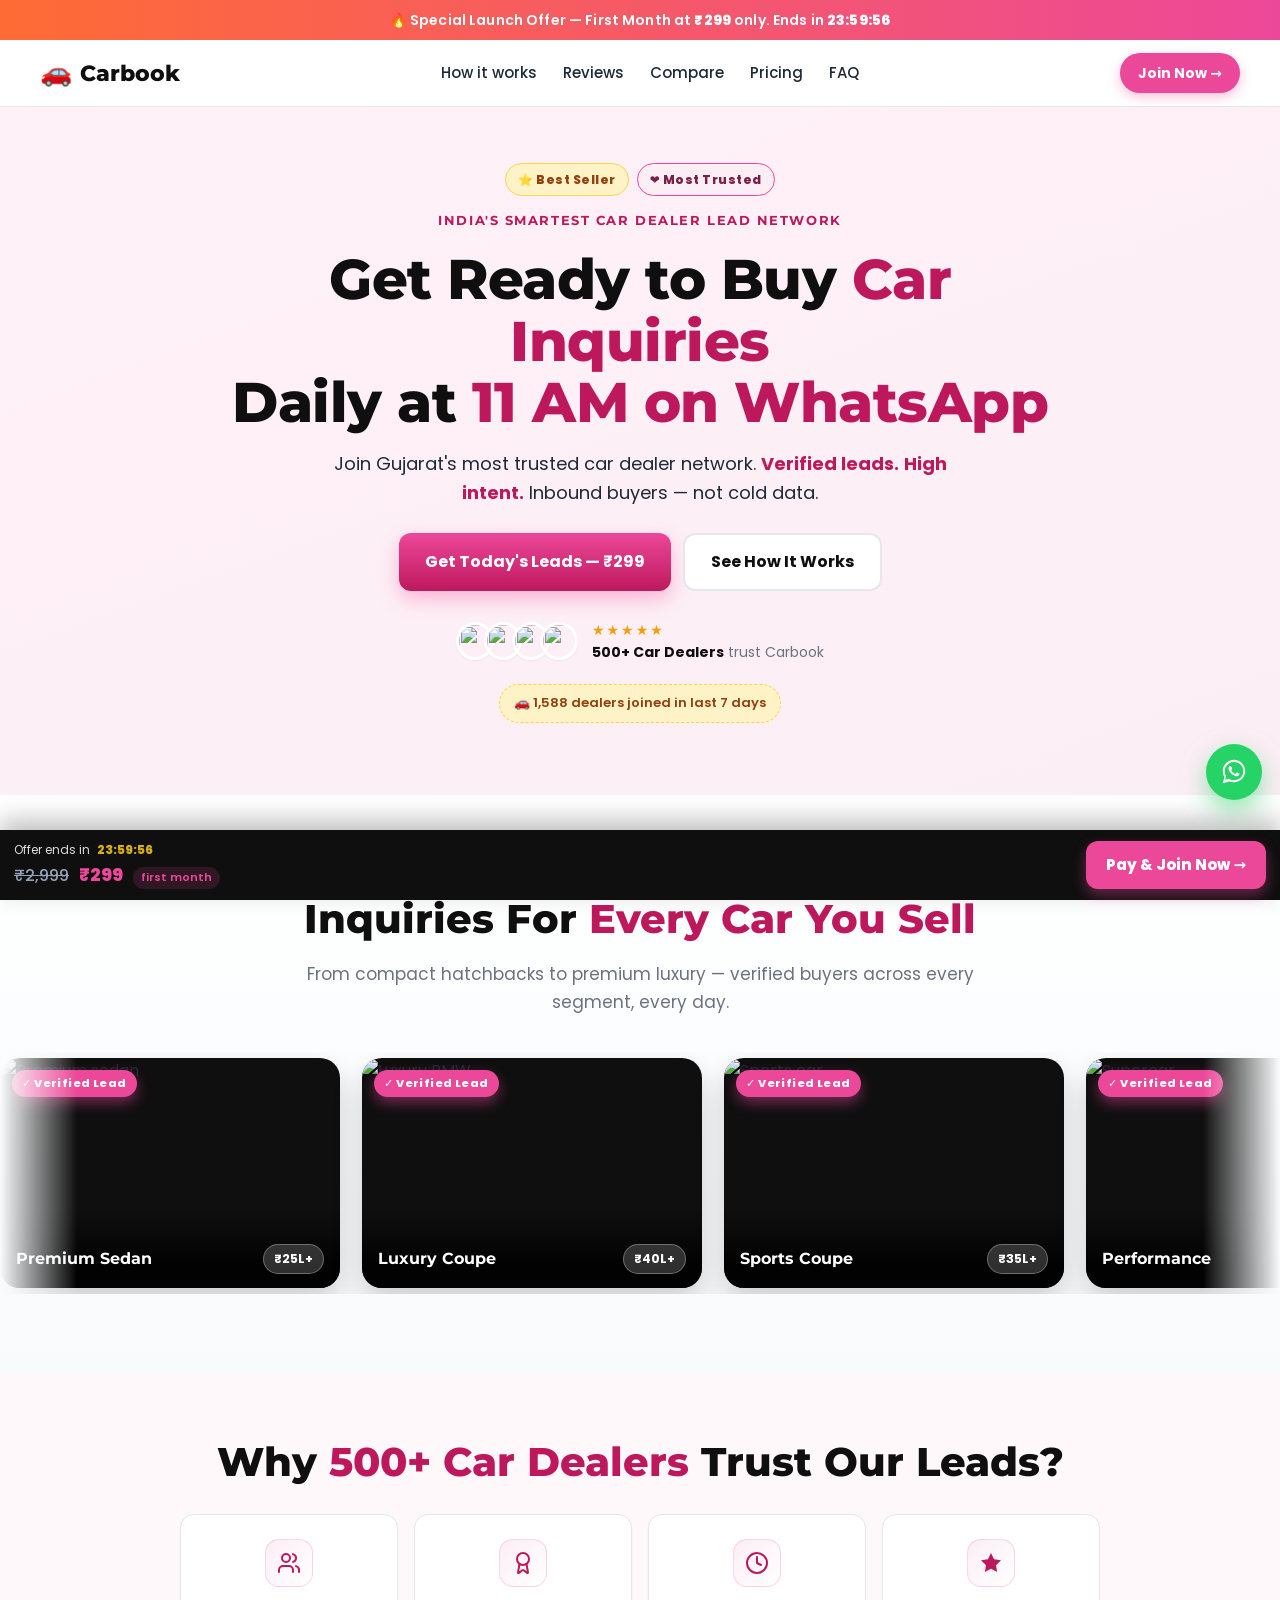
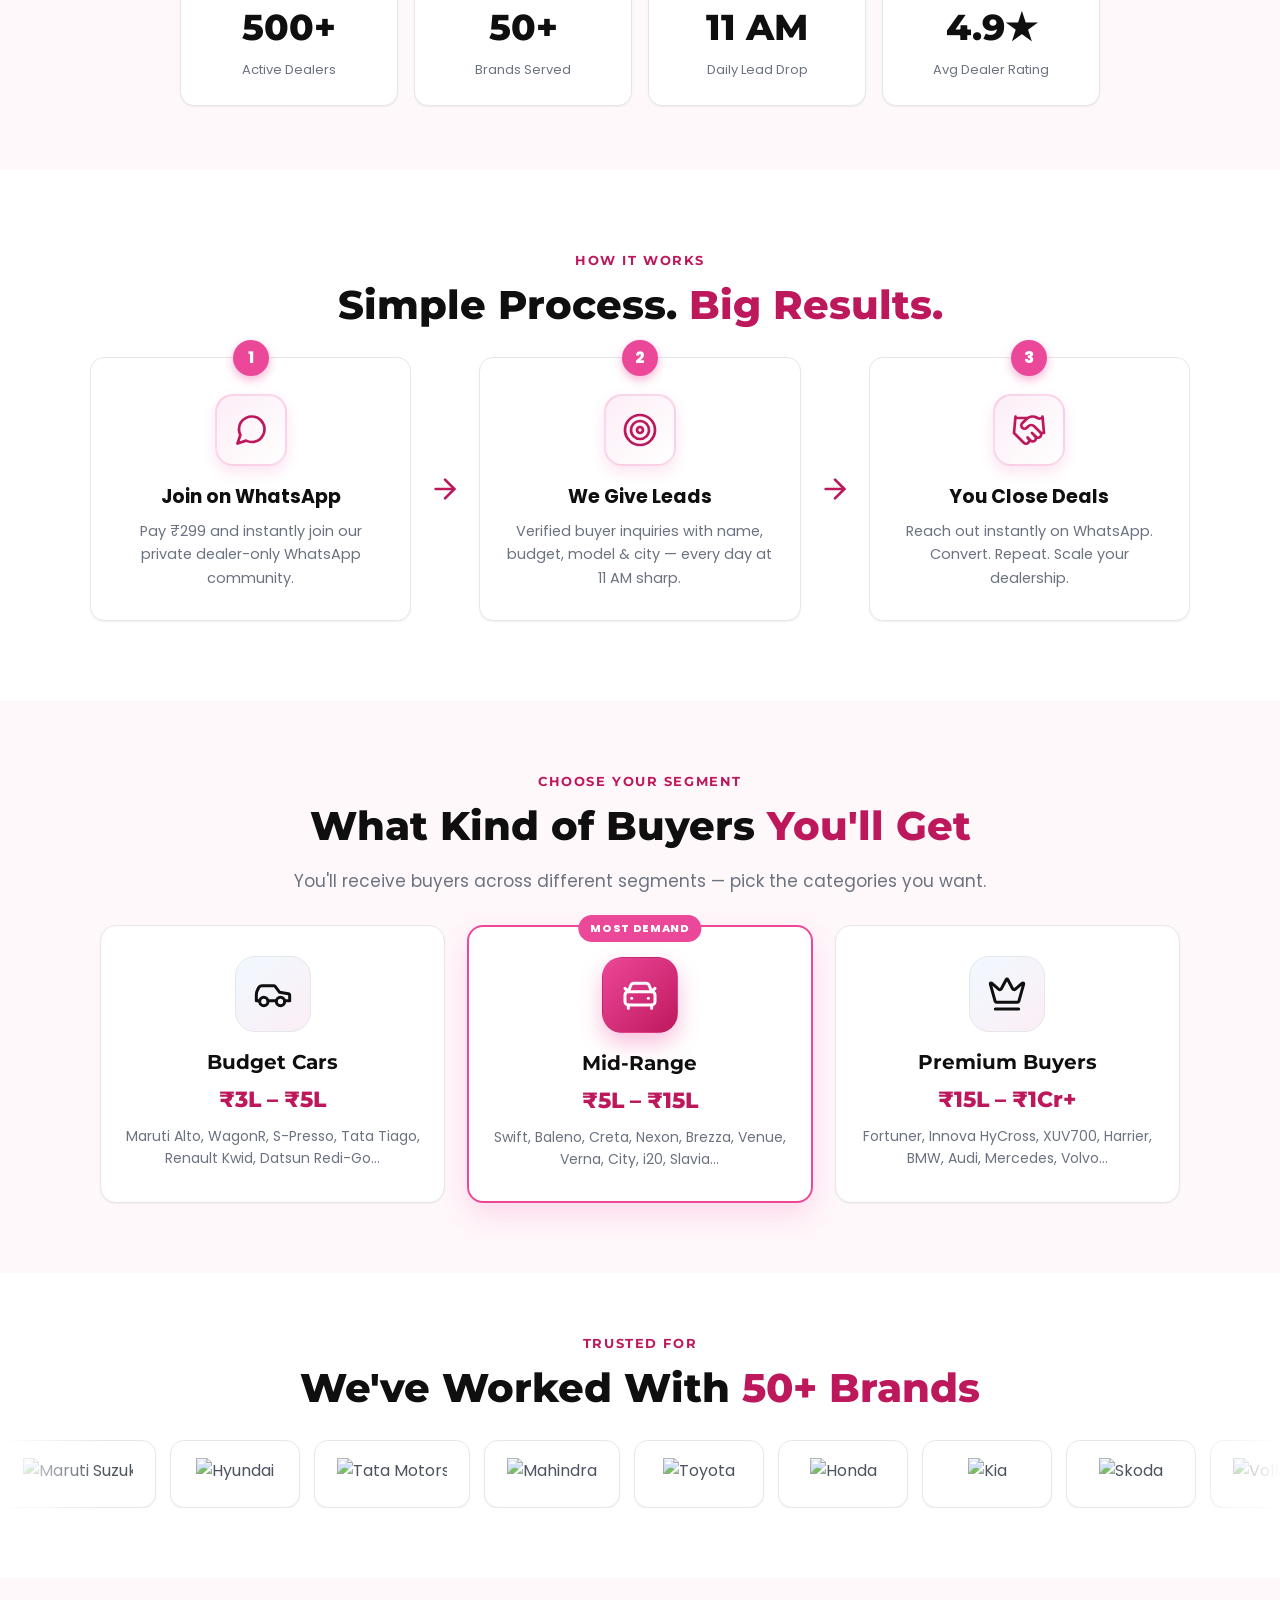
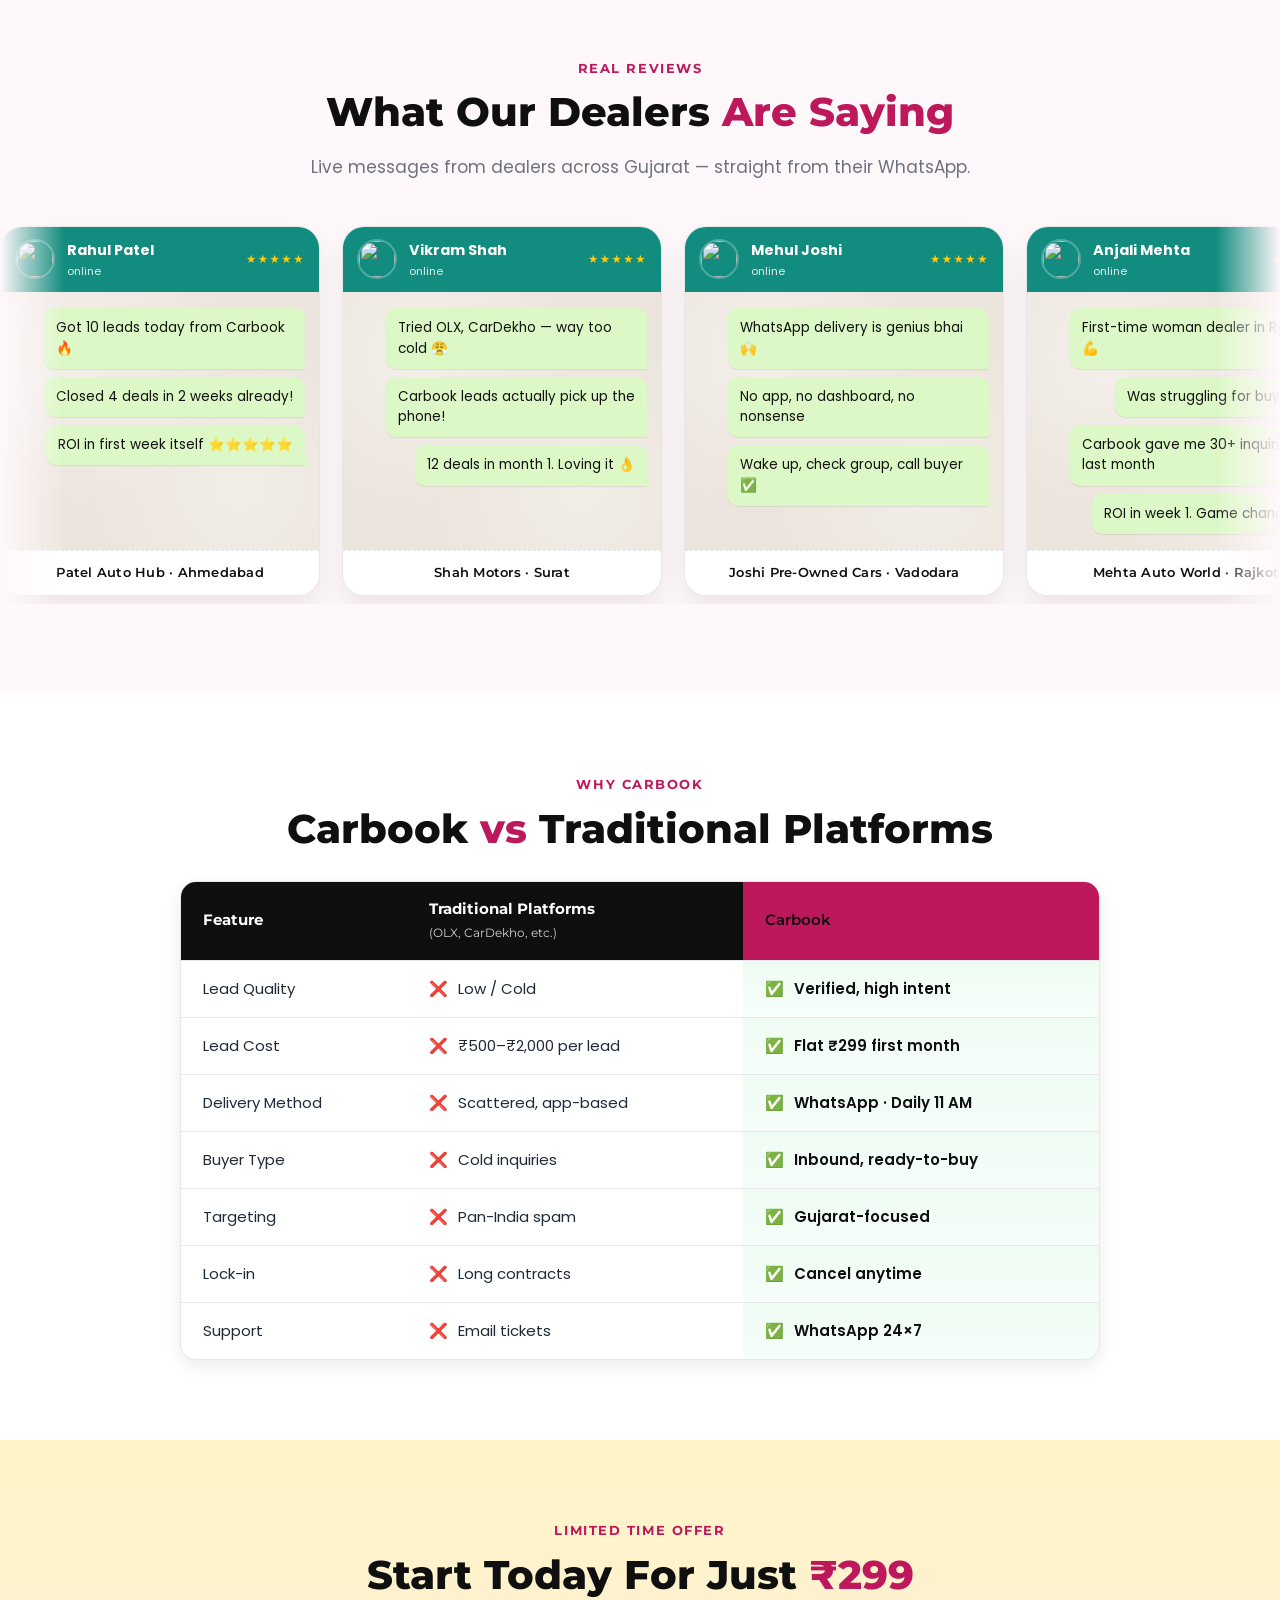
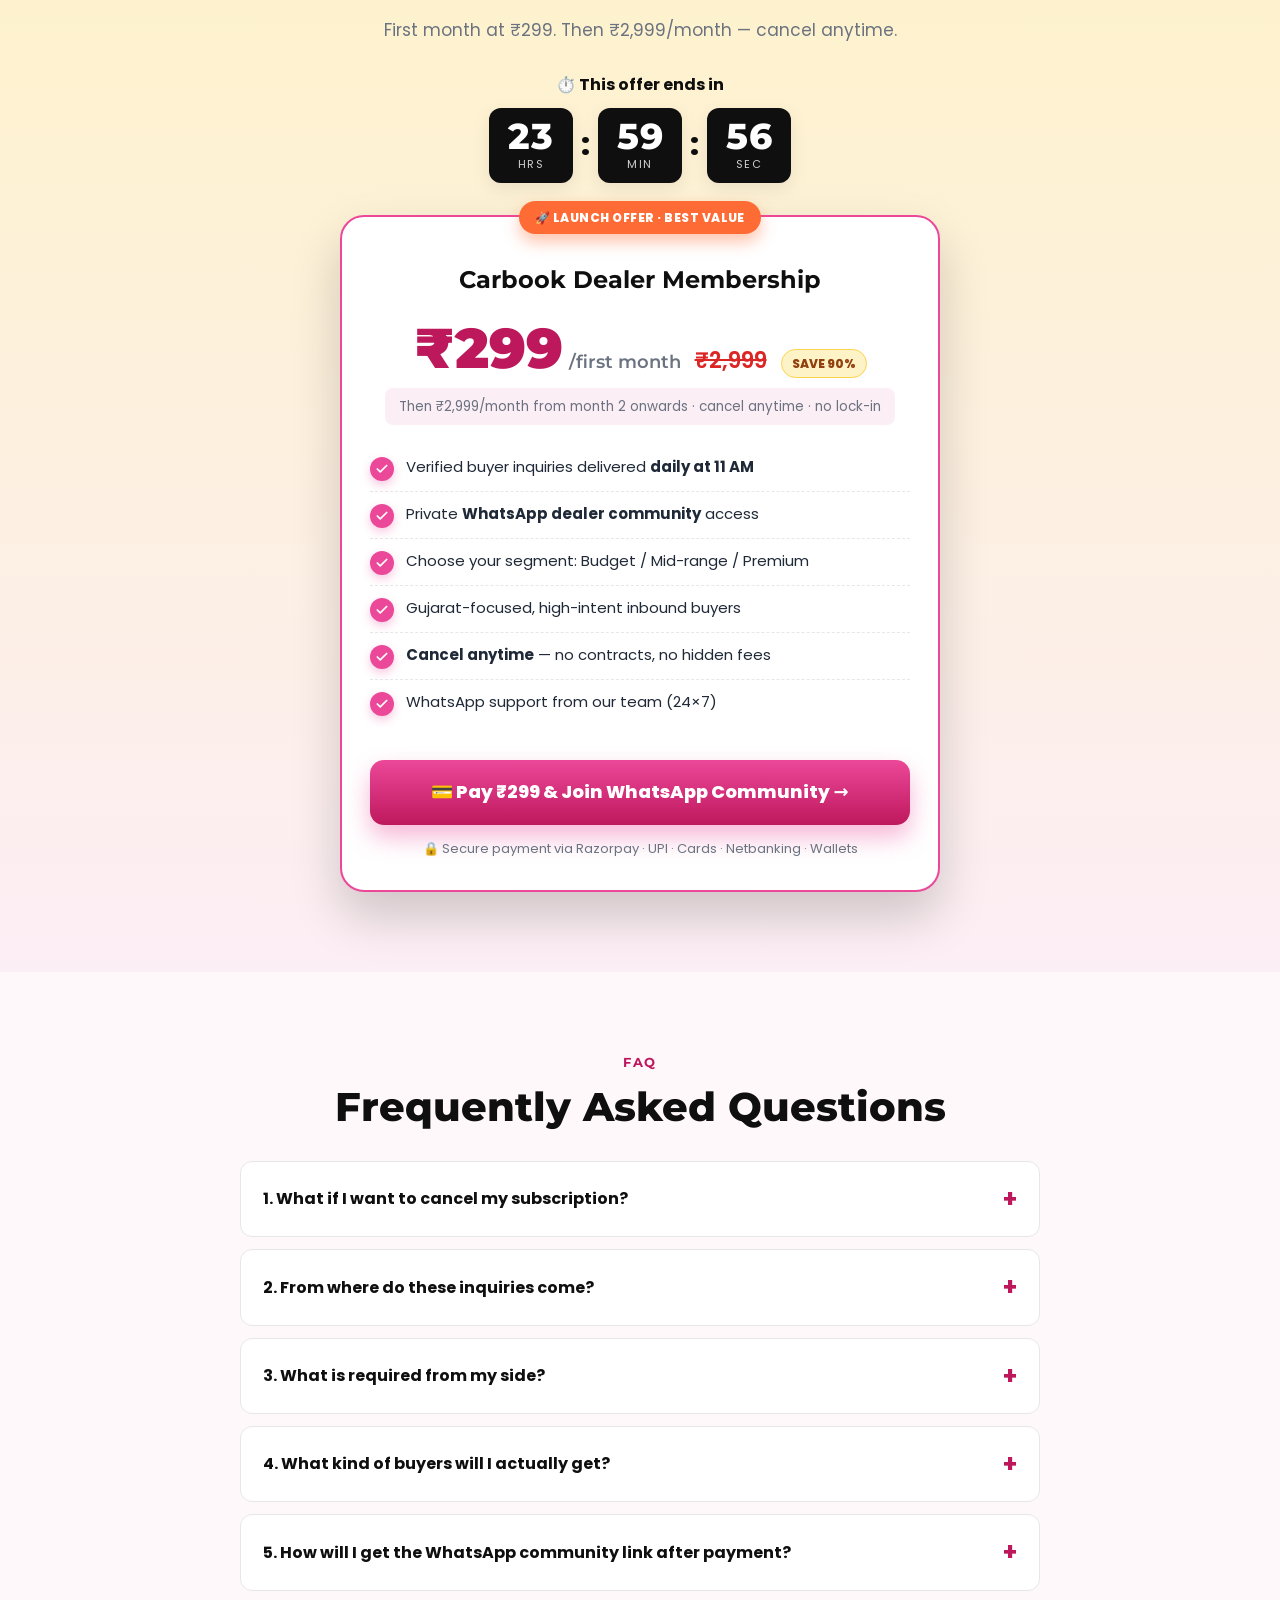
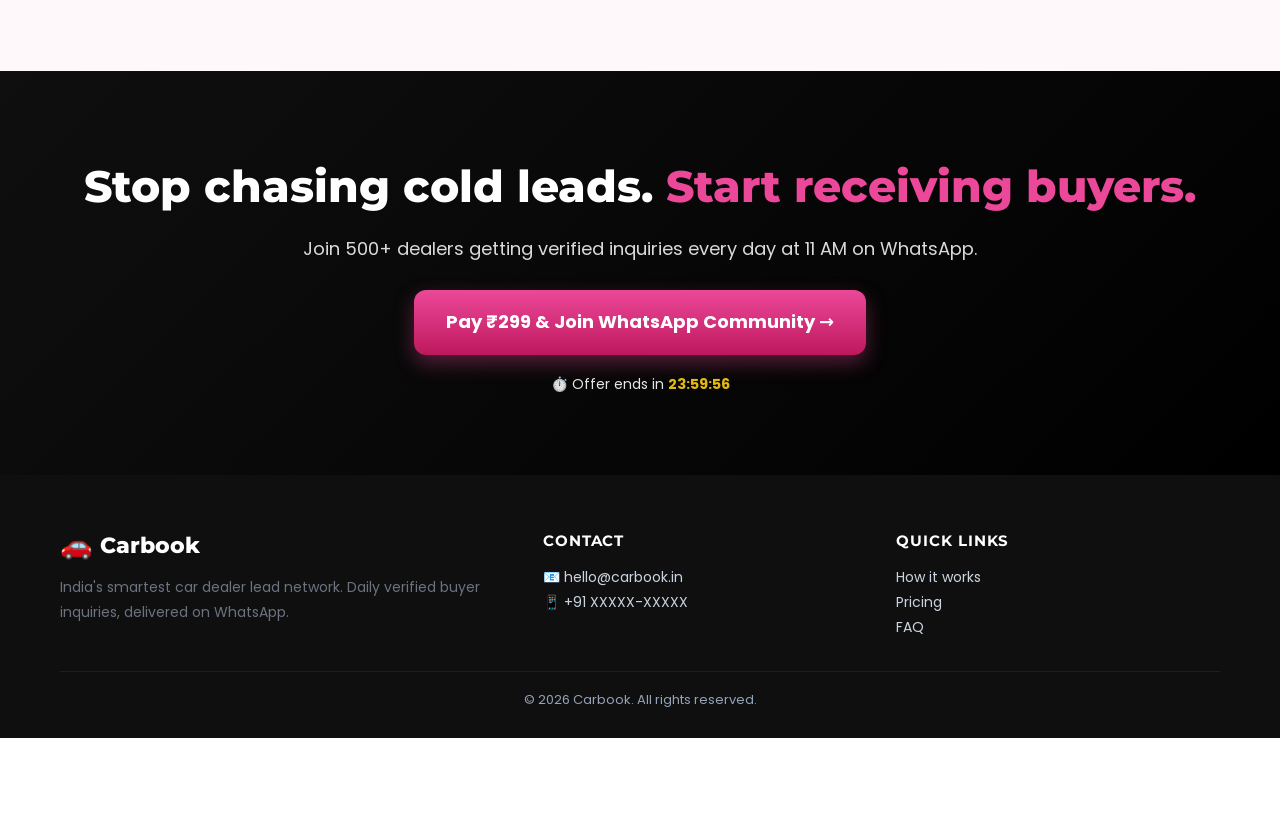
==== commit a17bfb30: "Website Updated" ====
--- a/index.html
+++ b/index.html
@@ -68,10 +68,10 @@
 
         <div class="hero-trust">
           <div class="avatars">
-            <img src="https://randomuser.me/api/portraits/men/32.jpg" alt="" />
-            <img src="https://randomuser.me/api/portraits/men/45.jpg" alt="" />
-            <img src="https://randomuser.me/api/portraits/women/28.jpg" alt="" />
-            <img src="https://randomuser.me/api/portraits/men/67.jpg" alt="" />
+            <img src="https://images.unsplash.com/photo-1556157382-97eda2d62296?w=160&h=160&fit=crop&q=80" alt="" />
+            <img src="https://images.unsplash.com/photo-1573496359142-b8d87734a5a2?w=160&h=160&fit=crop&q=80" alt="" />
+            <img src="https://images.unsplash.com/photo-1535713875002-d1d0cf377fde?w=160&h=160&fit=crop&q=80" alt="" />
+            <img src="https://images.unsplash.com/photo-1531123897727-8f129e1688ce?w=160&h=160&fit=crop&q=80" alt="" />
           </div>
           <div>
             <div class="stars">★★★★★</div>
@@ -82,40 +82,95 @@
         <div class="sold-strip">🚗 1,588 dealers joined in last 7 days</div>
       </div>
 
-      <!-- WhatsApp phone mockup -->
-      <div class="hero-mock">
-        <div class="phone">
-          <div class="phone-top">
-            <span class="dot"></span>
-            <span class="phone-title">Carbook · Dealer Group</span>
-            <span class="phone-status">online</span>
-          </div>
-          <div class="phone-chat">
-            <div class="bubble">
-              <strong>🚗 Hyundai Creta SX (Petrol)</strong><br />
-              Budget: ₹15–18L<br />
-              Location: Ahmedabad<br />
-              📞 +91 98XXX-XXXXX
-            </div>
-            <div class="bubble">
-              <strong>🚗 Maruti Swift VXi</strong><br />
-              Budget: ₹6–8L<br />
-              Location: Surat<br />
-              📞 +91 99XXX-XXXXX
-            </div>
-            <div class="bubble">
-              <strong>🚗 Tata Nexon EV Max</strong><br />
-              Budget: ₹14–16L<br />
-              Location: Vadodara<br />
-              📞 +91 90XXX-XXXXX
-            </div>
-            <div class="bubble bubble-self">
-              ✅ Sent to all dealers · 11:00 AM
-            </div>
-          </div>
-        </div>
-        <div class="hero-card-float card-float-1">📈 +37 leads today</div>
-        <div class="hero-card-float card-float-2">💬 Verified buyer • Surat</div>
+    </div>
+  </section>
+
+  <!-- ========================= CAR SHOWCASE CAROUSEL ========================= -->
+  <section class="showcase">
+    <div class="container">
+      <p class="eyebrow center">EVERY MAKE & MODEL</p>
+      <h2 class="section-title center">Inquiries For <span class="hl">Every Car You Sell</span></h2>
+      <p class="lead center">From compact hatchbacks to premium luxury — verified buyers across every segment, every day.</p>
+    </div>
+
+    <div class="car-marquee">
+      <div class="car-track">
+        <div class="car-card">
+          <img src="https://images.unsplash.com/photo-1492144534655-ae79c964c9d7?w=720&q=80" alt="Premium sedan" loading="lazy" />
+          <div class="car-tag">✓ Verified Lead</div>
+          <div class="car-label"><strong>Premium Sedan</strong><span class="car-price">₹25L+</span></div>
+        </div>
+        <div class="car-card">
+          <img src="https://images.unsplash.com/photo-1503376780353-7e6692767b70?w=720&q=80" alt="Luxury BMW" loading="lazy" />
+          <div class="car-tag">✓ Verified Lead</div>
+          <div class="car-label"><strong>Luxury Coupe</strong><span class="car-price">₹40L+</span></div>
+        </div>
+        <div class="car-card">
+          <img src="https://images.unsplash.com/photo-1494976388531-d1058494cdd8?w=720&q=80" alt="Sports car" loading="lazy" />
+          <div class="car-tag">✓ Verified Lead</div>
+          <div class="car-label"><strong>Sports Coupe</strong><span class="car-price">₹35L+</span></div>
+        </div>
+        <div class="car-card">
+          <img src="https://images.unsplash.com/photo-1583121274602-3e2820c69888?w=720&q=80" alt="Supercar" loading="lazy" />
+          <div class="car-tag">✓ Verified Lead</div>
+          <div class="car-label"><strong>Performance</strong><span class="car-price">₹50L+</span></div>
+        </div>
+        <div class="car-card">
+          <img src="https://images.unsplash.com/photo-1605559424843-9e4c228bf1c2?w=720&q=80" alt="Premium SUV" loading="lazy" />
+          <div class="car-tag">✓ Verified Lead</div>
+          <div class="car-label"><strong>Premium SUV</strong><span class="car-price">₹30L+</span></div>
+        </div>
+        <div class="car-card">
+          <img src="https://images.unsplash.com/photo-1544636331-e26879cd4d9b?w=720&q=80" alt="Muscle car" loading="lazy" />
+          <div class="car-tag">✓ Verified Lead</div>
+          <div class="car-label"><strong>Sports Premium</strong><span class="car-price">₹45L+</span></div>
+        </div>
+        <div class="car-card">
+          <img src="https://images.unsplash.com/photo-1542362567-b07e54358753?w=720&q=80" alt="Mid-range sedan" loading="lazy" />
+          <div class="car-tag">✓ Verified Lead</div>
+          <div class="car-label"><strong>Family Sedan</strong><span class="car-price">₹12L+</span></div>
+        </div>
+        <div class="car-card">
+          <img src="https://images.unsplash.com/photo-1568844293986-8d0400bd4745?w=720&q=80" alt="Luxury sedan" loading="lazy" />
+          <div class="car-tag">✓ Verified Lead</div>
+          <div class="car-label"><strong>Luxury</strong><span class="car-price">₹50L+</span></div>
+        </div>
+        <div class="car-card">
+          <img src="https://images.unsplash.com/photo-1552519507-da3b142c6e3d?w=720&q=80" alt="Performance car" loading="lazy" />
+          <div class="car-tag">✓ Verified Lead</div>
+          <div class="car-label"><strong>Premium Sports</strong><span class="car-price">₹60L+</span></div>
+        </div>
+        <div class="car-card">
+          <img src="https://images.unsplash.com/photo-1606664515524-ed2f786a0bd6?w=720&q=80" alt="Luxury cabin" loading="lazy" />
+          <div class="car-tag">✓ Verified Lead</div>
+          <div class="car-label"><strong>Luxury Cabin</strong><span class="car-price">₹40L+</span></div>
+        </div>
+        <!-- duplicate set for seamless loop -->
+        <div class="car-card">
+          <img src="https://images.unsplash.com/photo-1492144534655-ae79c964c9d7?w=720&q=80" alt="" loading="lazy" />
+          <div class="car-tag">✓ Verified Lead</div>
+          <div class="car-label"><strong>Premium Sedan</strong><span class="car-price">₹25L+</span></div>
+        </div>
+        <div class="car-card">
+          <img src="https://images.unsplash.com/photo-1503376780353-7e6692767b70?w=720&q=80" alt="" loading="lazy" />
+          <div class="car-tag">✓ Verified Lead</div>
+          <div class="car-label"><strong>Luxury Coupe</strong><span class="car-price">₹40L+</span></div>
+        </div>
+        <div class="car-card">
+          <img src="https://images.unsplash.com/photo-1494976388531-d1058494cdd8?w=720&q=80" alt="" loading="lazy" />
+          <div class="car-tag">✓ Verified Lead</div>
+          <div class="car-label"><strong>Sports Coupe</strong><span class="car-price">₹35L+</span></div>
+        </div>
+        <div class="car-card">
+          <img src="https://images.unsplash.com/photo-1583121274602-3e2820c69888?w=720&q=80" alt="" loading="lazy" />
+          <div class="car-tag">✓ Verified Lead</div>
+          <div class="car-label"><strong>Performance</strong><span class="car-price">₹50L+</span></div>
+        </div>
+        <div class="car-card">
+          <img src="https://images.unsplash.com/photo-1605559424843-9e4c228bf1c2?w=720&q=80" alt="" loading="lazy" />
+          <div class="car-tag">✓ Verified Lead</div>
+          <div class="car-label"><strong>Premium SUV</strong><span class="car-price">₹30L+</span></div>
+        </div>
       </div>
     </div>
   </section>
@@ -244,39 +299,39 @@
     </div>
     <div class="marquee">
       <div class="track">
-        <span class="brand-pill"><img src="https://cdn.simpleicons.org/suzuki/0B2447" alt="Maruti Suzuki" loading="lazy" /></span>
-        <span class="brand-pill"><img src="https://cdn.simpleicons.org/hyundai/0B2447" alt="Hyundai" loading="lazy" /></span>
-        <span class="brand-pill"><img src="https://cdn.simpleicons.org/tata/0B2447" alt="Tata Motors" loading="lazy" /></span>
-        <span class="brand-pill"><img src="https://cdn.simpleicons.org/mahindra/0B2447" alt="Mahindra" loading="lazy" /></span>
-        <span class="brand-pill"><img src="https://cdn.simpleicons.org/toyota/0B2447" alt="Toyota" loading="lazy" /></span>
-        <span class="brand-pill"><img src="https://cdn.simpleicons.org/honda/0B2447" alt="Honda" loading="lazy" /></span>
-        <span class="brand-pill"><img src="https://cdn.simpleicons.org/kia/0B2447" alt="Kia" loading="lazy" /></span>
-        <span class="brand-pill"><img src="https://cdn.simpleicons.org/skoda/0B2447" alt="Skoda" loading="lazy" /></span>
-        <span class="brand-pill"><img src="https://cdn.simpleicons.org/volkswagen/0B2447" alt="Volkswagen" loading="lazy" /></span>
-        <span class="brand-pill"><img src="https://cdn.simpleicons.org/renault/0B2447" alt="Renault" loading="lazy" /></span>
-        <span class="brand-pill"><img src="https://cdn.simpleicons.org/nissan/0B2447" alt="Nissan" loading="lazy" /></span>
+        <span class="brand-pill"><img src="https://cdn.simpleicons.org/suzuki/0F0F0F" alt="Maruti Suzuki" loading="lazy" /></span>
+        <span class="brand-pill"><img src="https://cdn.simpleicons.org/hyundai/0F0F0F" alt="Hyundai" loading="lazy" /></span>
+        <span class="brand-pill"><img src="https://cdn.simpleicons.org/tata/0F0F0F" alt="Tata Motors" loading="lazy" /></span>
+        <span class="brand-pill"><img src="https://cdn.simpleicons.org/mahindra/0F0F0F" alt="Mahindra" loading="lazy" /></span>
+        <span class="brand-pill"><img src="https://cdn.simpleicons.org/toyota/0F0F0F" alt="Toyota" loading="lazy" /></span>
+        <span class="brand-pill"><img src="https://cdn.simpleicons.org/honda/0F0F0F" alt="Honda" loading="lazy" /></span>
+        <span class="brand-pill"><img src="https://cdn.simpleicons.org/kia/0F0F0F" alt="Kia" loading="lazy" /></span>
+        <span class="brand-pill"><img src="https://cdn.simpleicons.org/skoda/0F0F0F" alt="Skoda" loading="lazy" /></span>
+        <span class="brand-pill"><img src="https://cdn.simpleicons.org/volkswagen/0F0F0F" alt="Volkswagen" loading="lazy" /></span>
+        <span class="brand-pill"><img src="https://cdn.simpleicons.org/renault/0F0F0F" alt="Renault" loading="lazy" /></span>
+        <span class="brand-pill"><img src="https://cdn.simpleicons.org/nissan/0F0F0F" alt="Nissan" loading="lazy" /></span>
         <span class="brand-pill brand-text">MG Motor</span>
-        <span class="brand-pill"><img src="https://cdn.simpleicons.org/jeep/0B2447" alt="Jeep" loading="lazy" /></span>
-        <span class="brand-pill"><img src="https://cdn.simpleicons.org/bmw/0B2447" alt="BMW" loading="lazy" /></span>
+        <span class="brand-pill"><img src="https://cdn.simpleicons.org/jeep/0F0F0F" alt="Jeep" loading="lazy" /></span>
+        <span class="brand-pill"><img src="https://cdn.simpleicons.org/bmw/0F0F0F" alt="BMW" loading="lazy" /></span>
         <span class="brand-pill brand-text">Mercedes-Benz</span>
-        <span class="brand-pill"><img src="https://cdn.simpleicons.org/audi/0B2447" alt="Audi" loading="lazy" /></span>
-        <span class="brand-pill"><img src="https://cdn.simpleicons.org/volvo/0B2447" alt="Volvo" loading="lazy" /></span>
-        <span class="brand-pill"><img src="https://cdn.simpleicons.org/ford/0B2447" alt="Ford" loading="lazy" /></span>
-        <span class="brand-pill"><img src="https://cdn.simpleicons.org/mitsubishi/0B2447" alt="Mitsubishi" loading="lazy" /></span>
+        <span class="brand-pill"><img src="https://cdn.simpleicons.org/audi/0F0F0F" alt="Audi" loading="lazy" /></span>
+        <span class="brand-pill"><img src="https://cdn.simpleicons.org/volvo/0F0F0F" alt="Volvo" loading="lazy" /></span>
+        <span class="brand-pill"><img src="https://cdn.simpleicons.org/ford/0F0F0F" alt="Ford" loading="lazy" /></span>
+        <span class="brand-pill"><img src="https://cdn.simpleicons.org/mitsubishi/0F0F0F" alt="Mitsubishi" loading="lazy" /></span>
         <span class="brand-pill brand-text">Land Rover</span>
-        <span class="brand-pill"><img src="https://cdn.simpleicons.org/porsche/0B2447" alt="Porsche" loading="lazy" /></span>
+        <span class="brand-pill"><img src="https://cdn.simpleicons.org/porsche/0F0F0F" alt="Porsche" loading="lazy" /></span>
         <!-- duplicate set for seamless loop -->
-        <span class="brand-pill"><img src="https://cdn.simpleicons.org/suzuki/0B2447" alt="Maruti Suzuki" loading="lazy" /></span>
-        <span class="brand-pill"><img src="https://cdn.simpleicons.org/hyundai/0B2447" alt="Hyundai" loading="lazy" /></span>
-        <span class="brand-pill"><img src="https://cdn.simpleicons.org/tata/0B2447" alt="Tata Motors" loading="lazy" /></span>
-        <span class="brand-pill"><img src="https://cdn.simpleicons.org/mahindra/0B2447" alt="Mahindra" loading="lazy" /></span>
-        <span class="brand-pill"><img src="https://cdn.simpleicons.org/toyota/0B2447" alt="Toyota" loading="lazy" /></span>
-        <span class="brand-pill"><img src="https://cdn.simpleicons.org/honda/0B2447" alt="Honda" loading="lazy" /></span>
-        <span class="brand-pill"><img src="https://cdn.simpleicons.org/kia/0B2447" alt="Kia" loading="lazy" /></span>
-        <span class="brand-pill"><img src="https://cdn.simpleicons.org/skoda/0B2447" alt="Skoda" loading="lazy" /></span>
-        <span class="brand-pill"><img src="https://cdn.simpleicons.org/volkswagen/0B2447" alt="Volkswagen" loading="lazy" /></span>
-        <span class="brand-pill"><img src="https://cdn.simpleicons.org/renault/0B2447" alt="Renault" loading="lazy" /></span>
-        <span class="brand-pill"><img src="https://cdn.simpleicons.org/nissan/0B2447" alt="Nissan" loading="lazy" /></span>
+        <span class="brand-pill"><img src="https://cdn.simpleicons.org/suzuki/0F0F0F" alt="Maruti Suzuki" loading="lazy" /></span>
+        <span class="brand-pill"><img src="https://cdn.simpleicons.org/hyundai/0F0F0F" alt="Hyundai" loading="lazy" /></span>
+        <span class="brand-pill"><img src="https://cdn.simpleicons.org/tata/0F0F0F" alt="Tata Motors" loading="lazy" /></span>
+        <span class="brand-pill"><img src="https://cdn.simpleicons.org/mahindra/0F0F0F" alt="Mahindra" loading="lazy" /></span>
+        <span class="brand-pill"><img src="https://cdn.simpleicons.org/toyota/0F0F0F" alt="Toyota" loading="lazy" /></span>
+        <span class="brand-pill"><img src="https://cdn.simpleicons.org/honda/0F0F0F" alt="Honda" loading="lazy" /></span>
+        <span class="brand-pill"><img src="https://cdn.simpleicons.org/kia/0F0F0F" alt="Kia" loading="lazy" /></span>
+        <span class="brand-pill"><img src="https://cdn.simpleicons.org/skoda/0F0F0F" alt="Skoda" loading="lazy" /></span>
+        <span class="brand-pill"><img src="https://cdn.simpleicons.org/volkswagen/0F0F0F" alt="Volkswagen" loading="lazy" /></span>
+        <span class="brand-pill"><img src="https://cdn.simpleicons.org/renault/0F0F0F" alt="Renault" loading="lazy" /></span>
+        <span class="brand-pill"><img src="https://cdn.simpleicons.org/nissan/0F0F0F" alt="Nissan" loading="lazy" /></span>
         <span class="brand-pill brand-text">MG Motor</span>
       </div>
     </div>
@@ -285,82 +340,184 @@
   <!-- ========================= TESTIMONIALS ========================= -->
   <section class="testimonials" id="testimonials">
     <div class="container">
-      <p class="eyebrow center">TESTIMONIALS</p>
-      <h2 class="section-title center">What Dealers Say About <span class="hl">Carbook</span></h2>
-      <p class="lead center">Real reviews from car dealers across Gujarat.</p>
-
-      <div class="t-grid">
-        <div class="t-card">
-          <div class="stars">★★★★★</div>
-          <p class="t-quote">"Started getting 8–10 quality inquiries every morning at 11 AM. Closed 4 deals in the first 2 weeks itself. Best decision for my used-car business."</p>
-          <div class="t-person">
-            <img src="https://randomuser.me/api/portraits/men/32.jpg" alt="" />
-            <div>
-              <div class="t-name">Rahul Patel</div>
-              <div class="t-role">Patel Auto Hub · Ahmedabad</div>
-            </div>
-          </div>
-        </div>
-
-        <div class="t-card">
-          <div class="stars">★★★★★</div>
-          <p class="t-quote">"Tried OLX and CarDekho — way too cold. Carbook leads actually pick up the phone and ask for a test drive. Closed 12 deals in month 1."</p>
-          <div class="t-person">
-            <img src="https://randomuser.me/api/portraits/men/45.jpg" alt="" />
-            <div>
-              <div class="t-name">Vikram Shah</div>
-              <div class="t-role">Shah Motors · Surat</div>
-            </div>
-          </div>
-        </div>
-
-        <div class="t-card">
-          <div class="stars">★★★★★</div>
-          <p class="t-quote">"WhatsApp delivery is genius — no app to install, no dashboard to log into. Wake up, check the group, call the buyer. Simple & fast."</p>
-          <div class="t-person">
-            <img src="https://randomuser.me/api/portraits/men/52.jpg" alt="" />
-            <div>
-              <div class="t-name">Mehul Joshi</div>
-              <div class="t-role">Joshi Pre-Owned Cars · Vadodara</div>
-            </div>
-          </div>
-        </div>
-
-        <div class="t-card">
-          <div class="stars">★★★★★</div>
-          <p class="t-quote">"As a first-time woman dealer in Rajkot, I was struggling to get buyers. Carbook gave me 30+ inquiries last month. ROI in week 1."</p>
-          <div class="t-person">
-            <img src="https://randomuser.me/api/portraits/women/44.jpg" alt="" />
-            <div>
-              <div class="t-name">Anjali Mehta</div>
-              <div class="t-role">Mehta Auto World · Rajkot</div>
-            </div>
-          </div>
-        </div>
-
-        <div class="t-card">
-          <div class="stars">★★★★★</div>
-          <p class="t-quote">"₹299 for the first month is unbelievable. Got 6 walk-ins and converted 3. Definitely continuing at ₹2,999 — totally worth it."</p>
-          <div class="t-person">
-            <img src="https://randomuser.me/api/portraits/men/67.jpg" alt="" />
-            <div>
-              <div class="t-name">Bhavesh Trivedi</div>
-              <div class="t-role">BT Motors · Gandhinagar</div>
-            </div>
-          </div>
-        </div>
-
-        <div class="t-card">
-          <div class="stars">★★★★★</div>
-          <p class="t-quote">"Best lead source in Gujarat right now. Premium buyer segment is 🔥. Sold a Fortuner and a Harrier in 10 days flat from Carbook leads."</p>
-          <div class="t-person">
-            <img src="https://randomuser.me/api/portraits/men/76.jpg" alt="" />
-            <div>
-              <div class="t-name">Suresh Desai</div>
-              <div class="t-role">Desai Wheels · Anand</div>
-            </div>
-          </div>
-        </div>
+      <p class="eyebrow center">REAL REVIEWS</p>
+      <h2 class="section-title center">What Our Dealers <span class="hl">Are Saying</span></h2>
+      <p class="lead center">Live messages from dealers across Gujarat — straight from their WhatsApp.</p>
+    </div>
+
+    <div class="review-marquee">
+      <div class="review-track">
+
+        <div class="review-card">
+          <div class="rev-header">
+            <div class="rev-avatar"><img src="https://randomuser.me/api/portraits/men/32.jpg" alt="" /></div>
+            <div class="rev-name"><strong>Rahul Patel</strong><span>online</span></div>
+            <div class="rev-meta">★★★★★</div>
+          </div>
+          <div class="rev-chat">
+            <div class="rev-bubble">Got 10 leads today from Carbook 🔥</div>
+            <div class="rev-bubble">Closed 4 deals in 2 weeks already!</div>
+            <div class="rev-bubble">ROI in first week itself ⭐⭐⭐⭐⭐</div>
+          </div>
+          <div class="rev-stamp">Patel Auto Hub · Ahmedabad</div>
+        </div>
+
+        <div class="review-card">
+          <div class="rev-header">
+            <div class="rev-avatar"><img src="https://randomuser.me/api/portraits/men/45.jpg" alt="" /></div>
+            <div class="rev-name"><strong>Vikram Shah</strong><span>online</span></div>
+            <div class="rev-meta">★★★★★</div>
+          </div>
+          <div class="rev-chat">
+            <div class="rev-bubble">Tried OLX, CarDekho — way too cold 😤</div>
+            <div class="rev-bubble">Carbook leads actually pick up the phone!</div>
+            <div class="rev-bubble">12 deals in month 1. Loving it 👌</div>
+          </div>
+          <div class="rev-stamp">Shah Motors · Surat</div>
+        </div>
+
+        <div class="review-card">
+          <div class="rev-header">
+            <div class="rev-avatar"><img src="https://randomuser.me/api/portraits/men/52.jpg" alt="" /></div>
+            <div class="rev-name"><strong>Mehul Joshi</strong><span>online</span></div>
+            <div class="rev-meta">★★★★★</div>
+          </div>
+          <div class="rev-chat">
+            <div class="rev-bubble">WhatsApp delivery is genius bhai 🙌</div>
+            <div class="rev-bubble">No app, no dashboard, no nonsense</div>
+            <div class="rev-bubble">Wake up, check group, call buyer ✅</div>
+          </div>
+          <div class="rev-stamp">Joshi Pre-Owned Cars · Vadodara</div>
+        </div>
+
+        <div class="review-card">
+          <div class="rev-header">
+            <div class="rev-avatar"><img src="https://randomuser.me/api/portraits/women/44.jpg" alt="" /></div>
+            <div class="rev-name"><strong>Anjali Mehta</strong><span>online</span></div>
+            <div class="rev-meta">★★★★★</div>
+          </div>
+          <div class="rev-chat">
+            <div class="rev-bubble">First-time woman dealer in Rajkot 💪</div>
+            <div class="rev-bubble">Was struggling for buyers 😔</div>
+            <div class="rev-bubble">Carbook gave me 30+ inquiries last month</div>
+            <div class="rev-bubble">ROI in week 1. Game changer 💯</div>
+          </div>
+          <div class="rev-stamp">Mehta Auto World · Rajkot</div>
+        </div>
+
+        <div class="review-card">
+          <div class="rev-header">
+            <div class="rev-avatar"><img src="https://randomuser.me/api/portraits/men/67.jpg" alt="" /></div>
+            <div class="rev-name"><strong>Bhavesh Trivedi</strong><span>online</span></div>
+            <div class="rev-meta">★★★★★</div>
+          </div>
+          <div class="rev-chat">
+            <div class="rev-bubble">₹299 for first month is INSANE 🔥</div>
+            <div class="rev-bubble">Got 6 walk-ins, closed 3 in week 1</div>
+            <div class="rev-bubble">Continuing at ₹2,999 — 100% worth it ⭐⭐⭐⭐⭐</div>
+          </div>
+          <div class="rev-stamp">BT Motors · Gandhinagar</div>
+        </div>
+
+        <div class="review-card">
+          <div class="rev-header">
+            <div class="rev-avatar"><img src="https://randomuser.me/api/portraits/men/76.jpg" alt="" /></div>
+            <div class="rev-name"><strong>Suresh Desai</strong><span>online</span></div>
+            <div class="rev-meta">★★★★★</div>
+          </div>
+          <div class="rev-chat">
+            <div class="rev-bubble">Best lead source in Gujarat right now 🚀</div>
+            <div class="rev-bubble">Premium buyer segment is gold 💎</div>
+            <div class="rev-bubble">Sold Fortuner + Harrier in 10 days flat!</div>
+          </div>
+          <div class="rev-stamp">Desai Wheels · Anand</div>
+        </div>
+
+        <div class="review-card">
+          <div class="rev-header">
+            <div class="rev-avatar"><img src="https://randomuser.me/api/portraits/women/22.jpg" alt="" /></div>
+            <div class="rev-name"><strong>Kavita Joshi</strong><span>online</span></div>
+            <div class="rev-meta">★★★★★</div>
+          </div>
+          <div class="rev-chat">
+            <div class="rev-bubble">Never thought WhatsApp would change my biz</div>
+            <div class="rev-bubble">25 leads weekly, 5–6 closures consistently</div>
+            <div class="rev-bubble">Highly recommend to all dealers ⭐⭐⭐⭐⭐</div>
+          </div>
+          <div class="rev-stamp">Joshi Cars · Bhavnagar</div>
+        </div>
+
+        <div class="review-card">
+          <div class="rev-header">
+            <div class="rev-avatar"><img src="https://randomuser.me/api/portraits/men/24.jpg" alt="" /></div>
+            <div class="rev-name"><strong>Nikhil Modi</strong><span>online</span></div>
+            <div class="rev-meta">★★★★★</div>
+          </div>
+          <div class="rev-chat">
+            <div class="rev-bubble">Carbook is a game-changer 🔥</div>
+            <div class="rev-bubble">Closed 2 luxury cars in 1 week</div>
+            <div class="rev-bubble">Premium segment is paisa-vasool 💯</div>
+          </div>
+          <div class="rev-stamp">Modi Auto · Junagadh</div>
+        </div>
+
+        <!-- duplicate set for seamless loop -->
+        <div class="review-card">
+          <div class="rev-header">
+            <div class="rev-avatar"><img src="https://randomuser.me/api/portraits/men/32.jpg" alt="" /></div>
+            <div class="rev-name"><strong>Rahul Patel</strong><span>online</span></div>
+            <div class="rev-meta">★★★★★</div>
+          </div>
+          <div class="rev-chat">
+            <div class="rev-bubble">Got 10 leads today from Carbook 🔥</div>
+            <div class="rev-bubble">Closed 4 deals in 2 weeks already!</div>
+            <div class="rev-bubble">ROI in first week itself ⭐⭐⭐⭐⭐</div>
+          </div>
+          <div class="rev-stamp">Patel Auto Hub · Ahmedabad</div>
+        </div>
+
+        <div class="review-card">
+          <div class="rev-header">
+            <div class="rev-avatar"><img src="https://randomuser.me/api/portraits/men/45.jpg" alt="" /></div>
+            <div class="rev-name"><strong>Vikram Shah</strong><span>online</span></div>
+            <div class="rev-meta">★★★★★</div>
+          </div>
+          <div class="rev-chat">
+            <div class="rev-bubble">Tried OLX, CarDekho — way too cold 😤</div>
+            <div class="rev-bubble">Carbook leads actually pick up the phone!</div>
+            <div class="rev-bubble">12 deals in month 1. Loving it 👌</div>
+          </div>
+          <div class="rev-stamp">Shah Motors · Surat</div>
+        </div>
+
+        <div class="review-card">
+          <div class="rev-header">
+            <div class="rev-avatar"><img src="https://randomuser.me/api/portraits/men/52.jpg" alt="" /></div>
+            <div class="rev-name"><strong>Mehul Joshi</strong><span>online</span></div>
+            <div class="rev-meta">★★★★★</div>
+          </div>
+          <div class="rev-chat">
+            <div class="rev-bubble">WhatsApp delivery is genius bhai 🙌</div>
+            <div class="rev-bubble">No app, no dashboard, no nonsense</div>
+            <div class="rev-bubble">Wake up, check group, call buyer ✅</div>
+          </div>
+          <div class="rev-stamp">Joshi Pre-Owned Cars · Vadodara</div>
+        </div>
+
+        <div class="review-card">
+          <div class="rev-header">
+            <div class="rev-avatar"><img src="https://randomuser.me/api/portraits/women/44.jpg" alt="" /></div>
+            <div class="rev-name"><strong>Anjali Mehta</strong><span>online</span></div>
+            <div class="rev-meta">★★★★★</div>
+          </div>
+          <div class="rev-chat">
+            <div class="rev-bubble">First-time woman dealer in Rajkot 💪</div>
+            <div class="rev-bubble">Carbook gave me 30+ inquiries last month</div>
+            <div class="rev-bubble">ROI in week 1. Game changer 💯</div>
+          </div>
+          <div class="rev-stamp">Mehta Auto World · Rajkot</div>
+        </div>
+
       </div>
     </div>
   </section>
@@ -466,29 +623,6 @@
     </div>
   </section>
 
-  <!-- ========================= FOUNDERS ========================= -->
-  <section class="founders">
-    <div class="container">
-      <p class="eyebrow center">MEET OUR MASTERMINDS</p>
-      <h2 class="section-title center">Built By Marketers, <span class="hl">For Dealers</span></h2>
-
-      <div class="founder-grid">
-        <div class="founder">
-          <img src="https://randomuser.me/api/portraits/men/85.jpg" alt="" />
-          <h3>Rohan Mehta</h3>
-          <div class="role">Co-Founder & CEO</div>
-          <p>10+ years in performance marketing. Generated 1M+ inbound leads for D2C brands across India.</p>
-        </div>
-        <div class="founder">
-          <img src="https://randomuser.me/api/portraits/men/76.jpg" alt="" />
-          <h3>Karan Shah</h3>
-          <div class="role">Co-Founder & Head of Operations</div>
-          <p>Ex-OEM channel sales. Built dealer networks for 3 leading auto brands across Gujarat & Maharashtra.</p>
-        </div>
-      </div>
-    </div>
-  </section>
-
   <!-- ========================= FAQ ========================= -->
   <section class="faq" id="faq">
     <div class="container">
--- a/style.css
+++ b/style.css
@@ -4,24 +4,26 @@
    ============================================================ */
 
 :root {
-  --primary: #0B2447;          /* Deep navy */
-  --primary-2: #19376D;
-  --accent: #25D366;           /* WhatsApp green */
-  --accent-2: #128C7E;
+  --primary: #0F0F0F;          /* Black (flavorpages dark) */
+  --primary-2: #000000;
+  --accent: #EC4899;           /* Hot pink (flavorpages brand) */
+  --accent-2: #BE185D;         /* Deep pink */
   --pink: #EC4899;
   --pink-soft: #FCEEF5;
   --pink-deep: #7A1F4B;
+  --whatsapp: #25D366;         /* Reserved: WhatsApp icon only */
+  --whatsapp-deep: #128C7E;
   --orange: #FF6B35;
   --yellow: #FACC15;
   --text: #1F2937;
   --muted: #6B7280;
   --border: #E5E7EB;
-  --bg: #F8FAFC;
+  --bg: #FFF8FB;               /* Pink-tinted off-white */
   --white: #FFFFFF;
-  --green-soft: #ECFDF5;
+  --green-soft: #FCEEF5;       /* Repurposed → pink-soft */
   --shadow-sm: 0 1px 2px rgba(0,0,0,.06);
-  --shadow:    0 6px 18px rgba(11,36,71,.08);
-  --shadow-lg: 0 18px 40px rgba(11,36,71,.16);
+  --shadow:    0 6px 18px rgba(0,0,0,.08);
+  --shadow-lg: 0 18px 40px rgba(0,0,0,.14);
   --radius: 14px;
 }
 
@@ -113,9 +115,9 @@
   font-weight: 700;
   font-size: 14px;
   transition: transform .15s, box-shadow .25s;
-  box-shadow: 0 4px 12px rgba(37,211,102,.35);
-}
-.header-cta:hover { transform: translateY(-1px); box-shadow: 0 8px 18px rgba(37,211,102,.45); }
+  box-shadow: 0 4px 12px rgba(236,72,153,.35);
+}
+.header-cta:hover { transform: translateY(-1px); box-shadow: 0 8px 18px rgba(236,72,153,.45); }
 .site-header .row { padding: 12px 0; }
 @media (max-width: 820px) { .nav { display: none; } }
 
@@ -134,9 +136,9 @@
 .btn-primary {
   background: linear-gradient(180deg, var(--accent), var(--accent-2));
   color: #fff;
-  box-shadow: 0 8px 20px rgba(37,211,102,.35);
-}
-.btn-primary:hover { transform: translateY(-2px); box-shadow: 0 14px 28px rgba(37,211,102,.45); }
+  box-shadow: 0 8px 20px rgba(236,72,153,.35);
+}
+.btn-primary:hover { transform: translateY(-2px); box-shadow: 0 14px 28px rgba(236,72,153,.45); }
 .btn-ghost {
   background: #fff;
   color: var(--primary);
@@ -147,20 +149,20 @@
 
 /* ============== HERO ============== */
 .hero {
-  background: linear-gradient(160deg, #F0F9FF 0%, #FCEEF5 100%);
+  background: linear-gradient(160deg, #FFF1F7 0%, #FCEEF5 100%);
   padding: 56px 0 72px;
   position: relative;
   overflow: hidden;
 }
 .hero-grid {
-  display: grid;
-  grid-template-columns: 1.05fr .95fr;
-  gap: 48px;
-  align-items: center;
-}
-@media (max-width: 920px) { .hero-grid { grid-template-columns: 1fr; gap: 40px; } }
-
-.ribbons { display: flex; gap: 8px; flex-wrap: wrap; margin-bottom: 14px; }
+  display: block;
+  max-width: 880px;
+  margin: 0 auto;
+  text-align: center;
+}
+.hero-copy { display: flex; flex-direction: column; align-items: center; }
+
+.ribbons { display: flex; gap: 8px; flex-wrap: wrap; justify-content: center; margin-bottom: 14px; }
 .ribbon {
   display: inline-block;
   padding: 6px 12px;
@@ -184,13 +186,13 @@
 .hero-sub {
   font-size: 18px;
   color: var(--text);
-  margin: 0 0 26px;
-  max-width: 560px;
+  margin: 0 auto 26px;
+  max-width: 620px;
 }
 .hero-sub strong { color: var(--accent-2); }
-.hero-ctas { display: flex; gap: 12px; flex-wrap: wrap; margin-bottom: 28px; }
-
-.hero-trust { display: flex; align-items: center; gap: 14px; }
+.hero-ctas { display: flex; gap: 12px; flex-wrap: wrap; justify-content: center; margin-bottom: 28px; }
+
+.hero-trust { display: flex; align-items: center; justify-content: center; gap: 14px; text-align: left; }
 .avatars { display: flex; }
 .avatars img {
   width: 38px; height: 38px; border-radius: 50%;
@@ -236,7 +238,7 @@
   position: absolute;
   inset: 0;
   border-radius: 28px;
-  border: 8px solid #0B2447;
+  border: 8px solid var(--primary);
   pointer-events: none;
 }
 .phone-top {
@@ -328,7 +330,7 @@
   background: linear-gradient(135deg, var(--green-soft), #fff);
   color: var(--accent-2);
   display: flex; align-items: center; justify-content: center;
-  border: 1px solid rgba(37,211,102,.2);
+  border: 1px solid rgba(236,72,153,.2);
 }
 .stat-icon svg { width: 24px; height: 24px; }
 .stat .num {
@@ -339,6 +341,96 @@
 }
 .stat .lbl { font-size: 13px; color: var(--muted); margin-top: 4px; }
 @media (max-width: 720px) { .stats { grid-template-columns: repeat(2, 1fr); } }
+
+/* ============== CAR SHOWCASE CAROUSEL ============== */
+.showcase {
+  padding: 70px 0 80px;
+  background: linear-gradient(180deg, #fff 0%, #F8FAFC 100%);
+}
+.car-marquee {
+  margin-top: 36px;
+  overflow: hidden;
+  -webkit-mask-image: linear-gradient(90deg, transparent, #000 6%, #000 94%, transparent);
+          mask-image: linear-gradient(90deg, transparent, #000 6%, #000 94%, transparent);
+}
+.car-track {
+  display: flex;
+  gap: 22px;
+  width: max-content;
+  animation: carScroll 60s linear infinite;
+  padding: 6px 0;
+}
+.car-marquee:hover .car-track { animation-play-state: paused; }
+@keyframes carScroll {
+  from { transform: translateX(0); }
+  to   { transform: translateX(-50%); }
+}
+@media (prefers-reduced-motion: reduce) {
+  .car-track { animation: none; }
+}
+.car-card {
+  position: relative;
+  flex-shrink: 0;
+  width: 340px;
+  height: 230px;
+  border-radius: 20px;
+  overflow: hidden;
+  background: var(--primary);
+  box-shadow: 0 14px 30px rgba(0,0,0,.18);
+  transition: transform .25s, box-shadow .25s;
+}
+.car-card:hover {
+  transform: translateY(-4px);
+  box-shadow: 0 22px 44px rgba(0,0,0,.28);
+}
+.car-card img {
+  width: 100%; height: 100%;
+  object-fit: cover;
+  display: block;
+  transition: transform .5s ease;
+}
+.car-card:hover img { transform: scale(1.06); }
+.car-tag {
+  position: absolute;
+  top: 12px; left: 12px;
+  background: var(--accent);
+  color: #fff;
+  font-size: 11px;
+  font-weight: 800;
+  letter-spacing: .04em;
+  padding: 5px 10px;
+  border-radius: 999px;
+  box-shadow: 0 6px 14px rgba(236,72,153,.45);
+}
+.car-label {
+  position: absolute;
+  left: 0; right: 0; bottom: 0;
+  padding: 36px 16px 14px;
+  background: linear-gradient(to top, rgba(0,0,0,.85) 30%, rgba(0,0,0,0));
+  color: #fff;
+  display: flex; justify-content: space-between; align-items: center; gap: 10px;
+}
+.car-label strong {
+  font-family: 'Montserrat', sans-serif;
+  font-size: 16px;
+  font-weight: 700;
+}
+.car-price {
+  background: rgba(255,255,255,.18);
+  border: 1px solid rgba(255,255,255,.3);
+  -webkit-backdrop-filter: blur(6px);
+          backdrop-filter: blur(6px);
+  color: #fff;
+  font-size: 12.5px;
+  font-weight: 700;
+  padding: 4px 10px;
+  border-radius: 999px;
+  white-space: nowrap;
+}
+@media (max-width: 600px) {
+  .car-card { width: 280px; height: 200px; }
+  .car-label strong { font-size: 14.5px; }
+}
 
 /* ============== HOW IT WORKS ============== */
 .how { padding: 80px 0; }
@@ -371,7 +463,7 @@
   border-radius: 50%;
   display: flex; align-items: center; justify-content: center;
   font-weight: 800;
-  box-shadow: 0 4px 10px rgba(37,211,102,.4);
+  box-shadow: 0 4px 10px rgba(236,72,153,.4);
 }
 .step-icon {
   width: 72px; height: 72px;
@@ -380,8 +472,8 @@
   background: linear-gradient(135deg, var(--green-soft), #fff);
   color: var(--accent-2);
   display: flex; align-items: center; justify-content: center;
-  border: 2px solid rgba(37,211,102,.2);
-  box-shadow: 0 6px 14px rgba(37,211,102,.15);
+  border: 2px solid rgba(236,72,153,.2);
+  box-shadow: 0 6px 14px rgba(236,72,153,.15);
 }
 .step-icon svg { width: 36px; height: 36px; }
 .step h3 { font-size: 19px; margin: 0 0 8px; color: var(--primary); }
@@ -419,7 +511,7 @@
 .seg-card:hover { transform: translateY(-4px); box-shadow: var(--shadow); }
 .seg-card.seg-popular {
   border: 2px solid var(--accent);
-  box-shadow: 0 12px 30px rgba(37,211,102,.18);
+  box-shadow: 0 12px 30px rgba(236,72,153,.18);
 }
 .seg-tag {
   position: absolute;
@@ -448,7 +540,7 @@
   background: linear-gradient(135deg, var(--accent), var(--accent-2));
   color: #fff;
   border-color: transparent;
-  box-shadow: 0 10px 22px rgba(37,211,102,.35);
+  box-shadow: 0 10px 22px rgba(236,72,153,.35);
 }
 .seg-card h3 {
   font-family: 'Montserrat', sans-serif;
@@ -499,7 +591,7 @@
 .brand-pill:hover {
   transform: translateY(-3px);
   box-shadow: var(--shadow);
-  border-color: rgba(11,36,71,.25);
+  border-color: rgba(0,0,0,.25);
 }
 .brand-pill img {
   height: 32px;
@@ -518,37 +610,128 @@
   letter-spacing: .3px;
 }
 
-/* ============== TESTIMONIALS ============== */
-.testimonials { padding: 80px 0; background: var(--bg); }
-.t-grid {
-  display: grid;
-  grid-template-columns: repeat(3, 1fr);
+/* ============== TESTIMONIALS (Review screenshots marquee) ============== */
+.testimonials { padding: 80px 0 90px; background: var(--bg); }
+.review-marquee {
+  margin-top: 36px;
+  overflow: hidden;
+  -webkit-mask-image: linear-gradient(90deg, transparent, #000 5%, #000 95%, transparent);
+          mask-image: linear-gradient(90deg, transparent, #000 5%, #000 95%, transparent);
+}
+.review-track {
+  display: flex;
   gap: 22px;
-  margin-top: 30px;
-}
-.t-card {
+  width: max-content;
+  animation: reviewScroll 80s linear infinite;
+  padding: 8px 0;
+}
+.review-marquee:hover .review-track { animation-play-state: paused; }
+@keyframes reviewScroll {
+  from { transform: translateX(0); }
+  to   { transform: translateX(-50%); }
+}
+@media (prefers-reduced-motion: reduce) {
+  .review-track { animation: none; }
+}
+.review-card {
+  flex-shrink: 0;
+  width: 320px;
   background: #fff;
   border: 1px solid var(--border);
-  border-radius: 16px;
-  padding: 26px 22px;
-  box-shadow: var(--shadow-sm);
-  transition: transform .2s, box-shadow .2s;
+  border-radius: 22px;
+  box-shadow: 0 14px 30px rgba(0,0,0,.08);
+  overflow: hidden;
   display: flex;
   flex-direction: column;
-}
-.t-card:hover { transform: translateY(-4px); box-shadow: var(--shadow); }
-.t-card .stars { font-size: 16px; margin-bottom: 10px; }
-.t-quote { font-size: 15px; line-height: 1.6; color: var(--text); margin: 0 0 18px; flex: 1; }
-.t-person { display: flex; gap: 12px; align-items: center; }
-.t-person img {
-  width: 46px; height: 46px; border-radius: 50%;
-  object-fit: cover; border: 2px solid var(--white);
-  box-shadow: var(--shadow-sm);
-}
-.t-name { font-weight: 700; color: var(--primary); font-size: 15px; }
-.t-role { font-size: 12.5px; color: var(--muted); }
-@media (max-width: 920px) { .t-grid { grid-template-columns: repeat(2, 1fr); } }
-@media (max-width: 620px) { .t-grid { grid-template-columns: 1fr; } }
+  transition: transform .25s, box-shadow .25s;
+}
+.review-card:hover { transform: translateY(-4px); box-shadow: 0 20px 40px rgba(0,0,0,.14); }
+
+/* WhatsApp-style header */
+.rev-header {
+  display: flex; align-items: center; gap: 12px;
+  padding: 12px 14px;
+  background: var(--whatsapp-deep);
+  color: #fff;
+}
+.rev-avatar {
+  width: 40px; height: 40px;
+  border-radius: 50%;
+  overflow: hidden;
+  flex-shrink: 0;
+  border: 2px solid rgba(255,255,255,.25);
+}
+.rev-avatar img { width: 100%; height: 100%; object-fit: cover; display: block; }
+.rev-name { flex: 1; min-width: 0; }
+.rev-name strong {
+  display: block;
+  font-size: 14.5px;
+  font-weight: 700;
+  white-space: nowrap; overflow: hidden; text-overflow: ellipsis;
+}
+.rev-name span {
+  display: block;
+  font-size: 11px;
+  opacity: .85;
+  margin-top: 1px;
+}
+.rev-meta {
+  font-size: 11.5px;
+  color: var(--yellow);
+  letter-spacing: 1.5px;
+  flex-shrink: 0;
+}
+
+/* Chat area */
+.rev-chat {
+  background: #ECE5DD;
+  background-image:
+    radial-gradient(circle at 25% 25%, rgba(255,255,255,.4) 0, transparent 50%),
+    radial-gradient(circle at 75% 75%, rgba(255,255,255,.3) 0, transparent 50%);
+  padding: 16px 14px;
+  display: flex; flex-direction: column; gap: 8px;
+  min-height: 220px;
+  flex: 1;
+}
+.rev-bubble {
+  align-self: flex-end;
+  background: #DCF8C6;
+  border-radius: 10px 10px 2px 10px;
+  padding: 10px 12px;
+  font-size: 13.5px;
+  line-height: 1.5;
+  max-width: 90%;
+  color: #111;
+  box-shadow: 0 1px 1px rgba(0,0,0,.08);
+  word-wrap: break-word;
+  position: relative;
+}
+.rev-bubble::after {
+  content: '';
+  position: absolute;
+  right: -6px; bottom: 0;
+  width: 0; height: 0;
+  border-left: 8px solid #DCF8C6;
+  border-top: 8px solid transparent;
+}
+.rev-bubble:not(:last-child)::after { display: none; }
+
+/* Footer stamp */
+.rev-stamp {
+  padding: 12px 16px;
+  background: #fff;
+  font-family: 'Montserrat', sans-serif;
+  font-size: 12.5px;
+  color: var(--primary);
+  font-weight: 600;
+  text-align: center;
+  border-top: 1px dashed var(--border);
+  letter-spacing: .02em;
+}
+
+@media (max-width: 600px) {
+  .review-card { width: 280px; }
+}
 
 /* ============== COMPARISON ============== */
 .compare { padding: 80px 0; }
@@ -631,7 +814,7 @@
   border: 2px solid var(--accent);
   border-radius: 24px;
   padding: 36px 28px 30px;
-  box-shadow: 0 24px 50px rgba(11,36,71,.18);
+  box-shadow: 0 24px 50px rgba(0,0,0,.18);
   position: relative;
   text-align: center;
 }
@@ -714,7 +897,7 @@
   border-radius: 50%;
   display: inline-flex; align-items: center; justify-content: center;
   margin-top: 2px;
-  box-shadow: 0 4px 10px rgba(37,211,102,.3);
+  box-shadow: 0 4px 10px rgba(236,72,153,.3);
 }
 .bcheck svg { width: 14px; height: 14px; }
 .rzp-form { display: flex; justify-content: center; margin-bottom: 12px; }
@@ -730,11 +913,11 @@
   font-size: 18px;
   font-weight: 800;
   cursor: pointer;
-  box-shadow: 0 12px 24px rgba(37,211,102,.4);
+  box-shadow: 0 12px 24px rgba(236,72,153,.4);
   transition: transform .15s, box-shadow .25s;
   text-align: center;
 }
-.cta-pay:hover { transform: translateY(-2px); box-shadow: 0 18px 30px rgba(37,211,102,.5); }
+.cta-pay:hover { transform: translateY(-2px); box-shadow: 0 18px 30px rgba(236,72,153,.5); }
 .pay-trust { margin-top: 14px; font-size: 13px; color: var(--muted); }
 
 /* ============== FOUNDERS ============== */
@@ -821,7 +1004,7 @@
 .final-trust strong { color: var(--yellow); }
 
 /* ============== FOOTER ============== */
-footer { background: #0A1B36; color: #cbd5e1; padding: 50px 0 28px; }
+footer { background: #0F0F0F; color: #cbd5e1; padding: 50px 0 28px; }
 .foot-row {
   display: grid;
   grid-template-columns: 1.4fr 1fr 1fr;
@@ -841,7 +1024,7 @@
 footer a { color: #cbd5e1; }
 footer a:hover { color: #fff; }
 .foot-bottom {
-  border-top: 1px solid #1F2A48;
+  border-top: 1px solid #1F1F1F;
   padding-top: 18px;
   font-size: 13px;
   text-align: center;
@@ -854,7 +1037,7 @@
   position: fixed;
   bottom: 0; left: 0; right: 0;
   z-index: 9999;
-  background: #0A1B36;
+  background: #0F0F0F;
   color: #fff;
   padding: 10px 14px calc(10px + env(safe-area-inset-bottom));
   display: grid;
@@ -872,7 +1055,7 @@
 .sticky-price .pill {
   display: inline-block; margin-left: 6px;
   font-size: 11px; padding: 2px 8px;
-  background: rgba(37,211,102,.15);
+  background: rgba(236,72,153,.15);
   color: var(--accent);
   border-radius: 999px;
   font-weight: 600;
@@ -885,10 +1068,10 @@
   font-weight: 800;
   font-size: 15px;
   white-space: nowrap;
-  box-shadow: 0 6px 14px rgba(37,211,102,.4);
+  box-shadow: 0 6px 14px rgba(236,72,153,.4);
   transition: transform .15s, box-shadow .25s;
 }
-.sticky-btn:hover { transform: translateY(-1px); box-shadow: 0 10px 20px rgba(37,211,102,.5); }
+.sticky-btn:hover { transform: translateY(-1px); box-shadow: 0 10px 20px rgba(236,72,153,.5); }
 
 @media (max-width: 480px) {
   .sticky-price { font-size: 14px; }
@@ -903,7 +1086,7 @@
   right: 18px;
   width: 56px; height: 56px;
   border-radius: 50%;
-  background: var(--accent);
+  background: var(--whatsapp);
   display: flex; align-items: center; justify-content: center;
   box-shadow: 0 10px 24px rgba(37,211,102,.5);
   z-index: 9998;
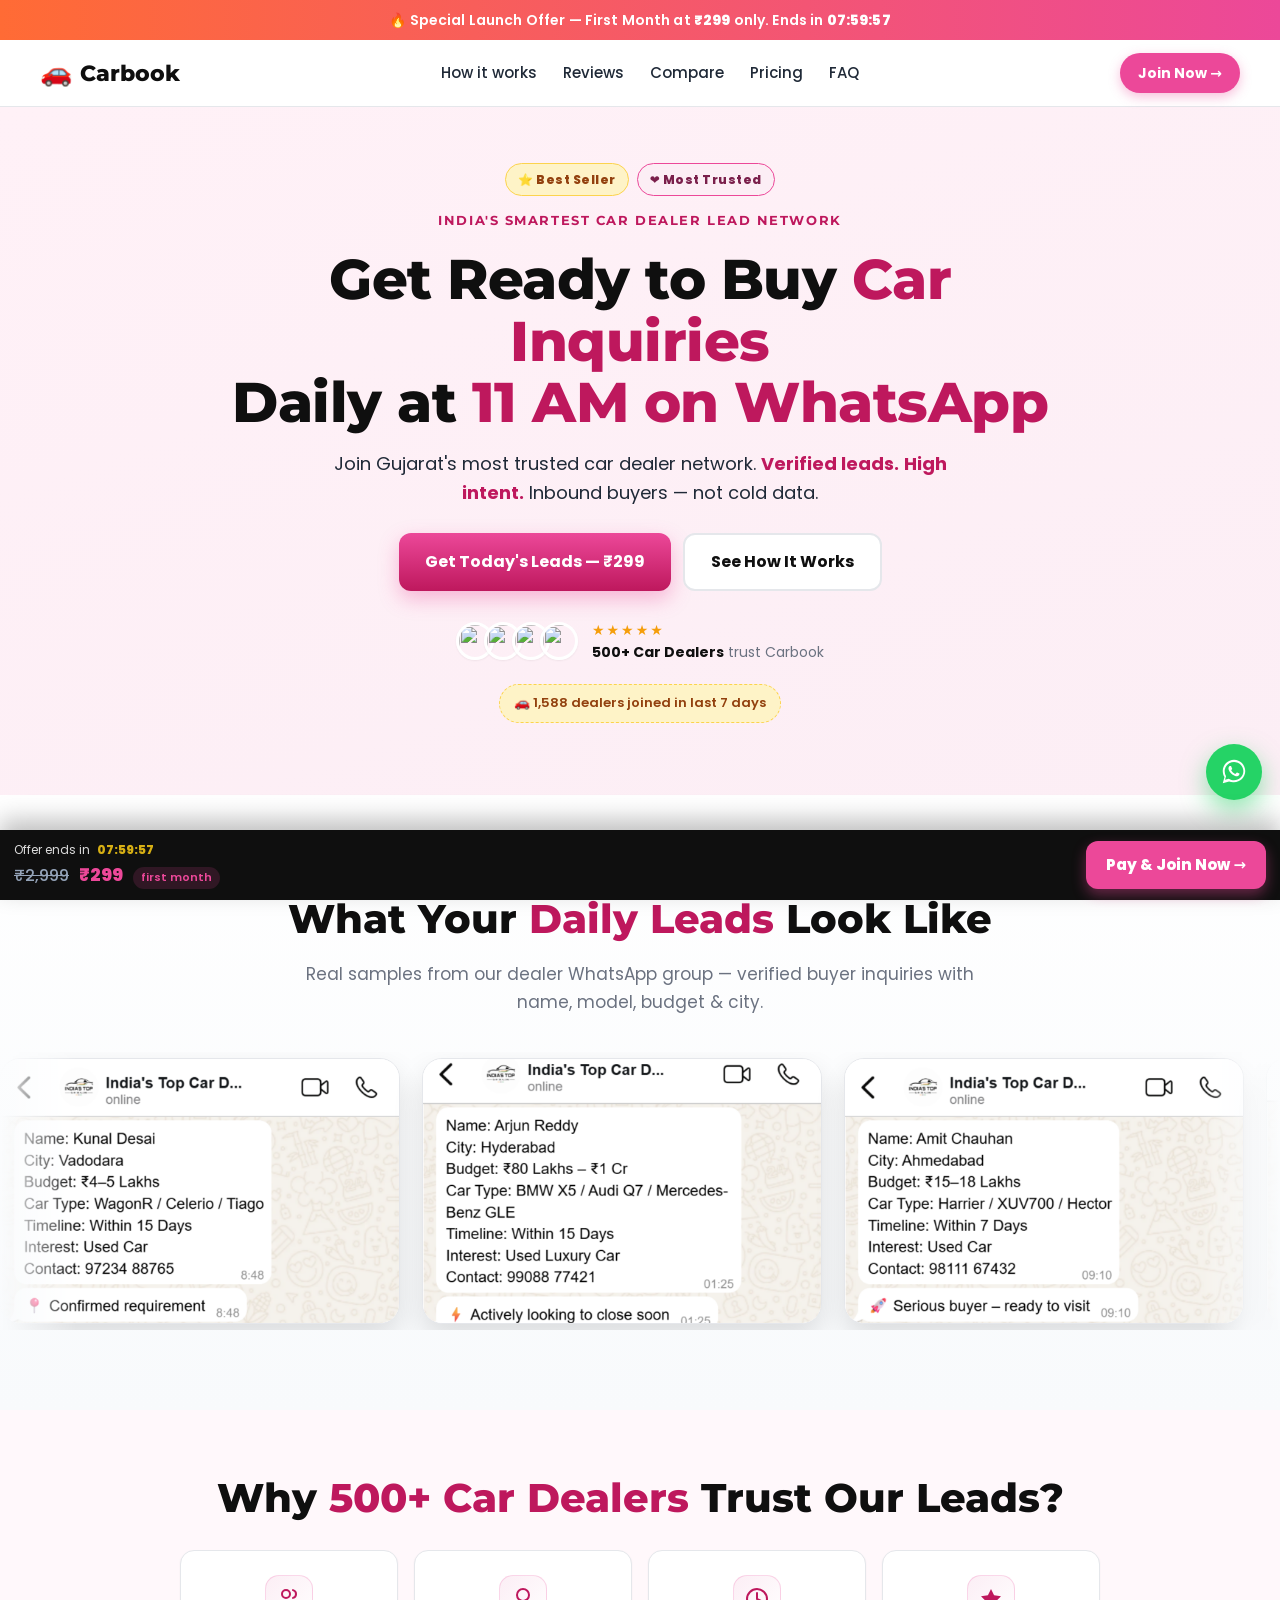
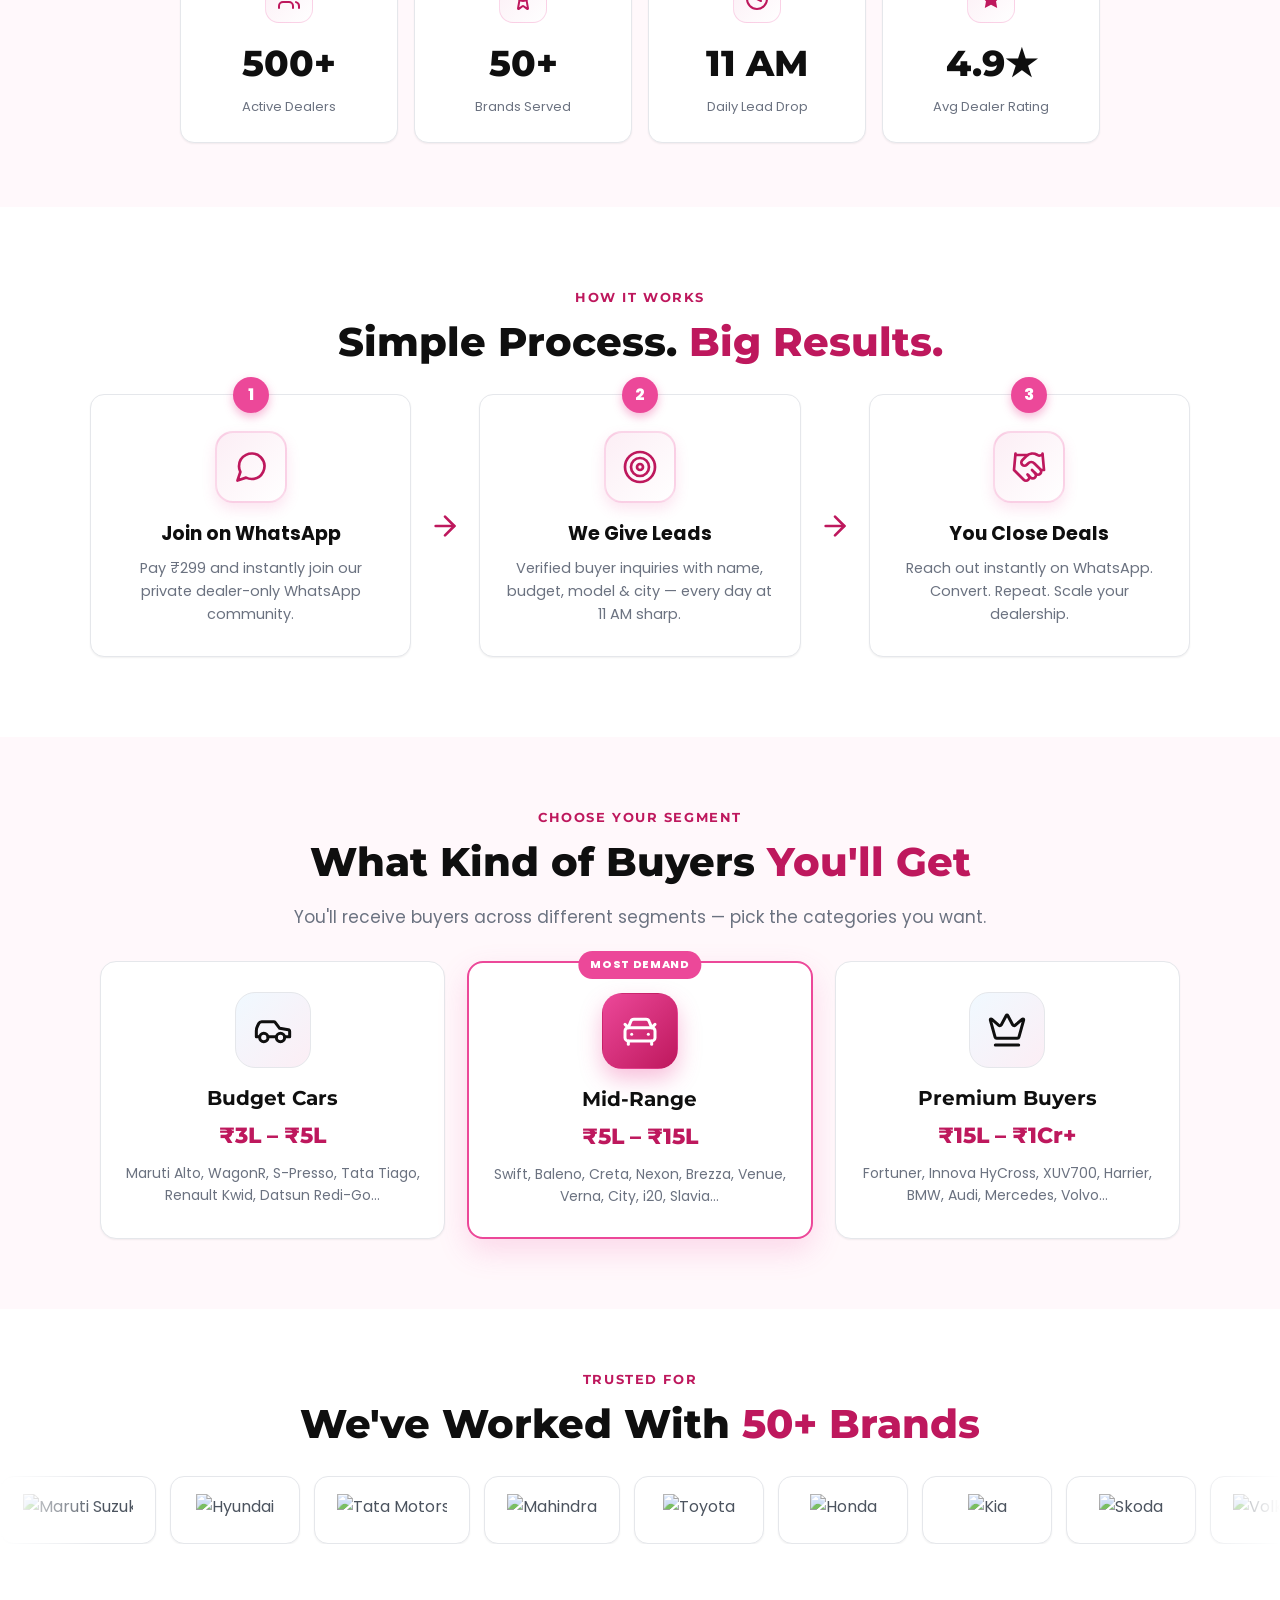
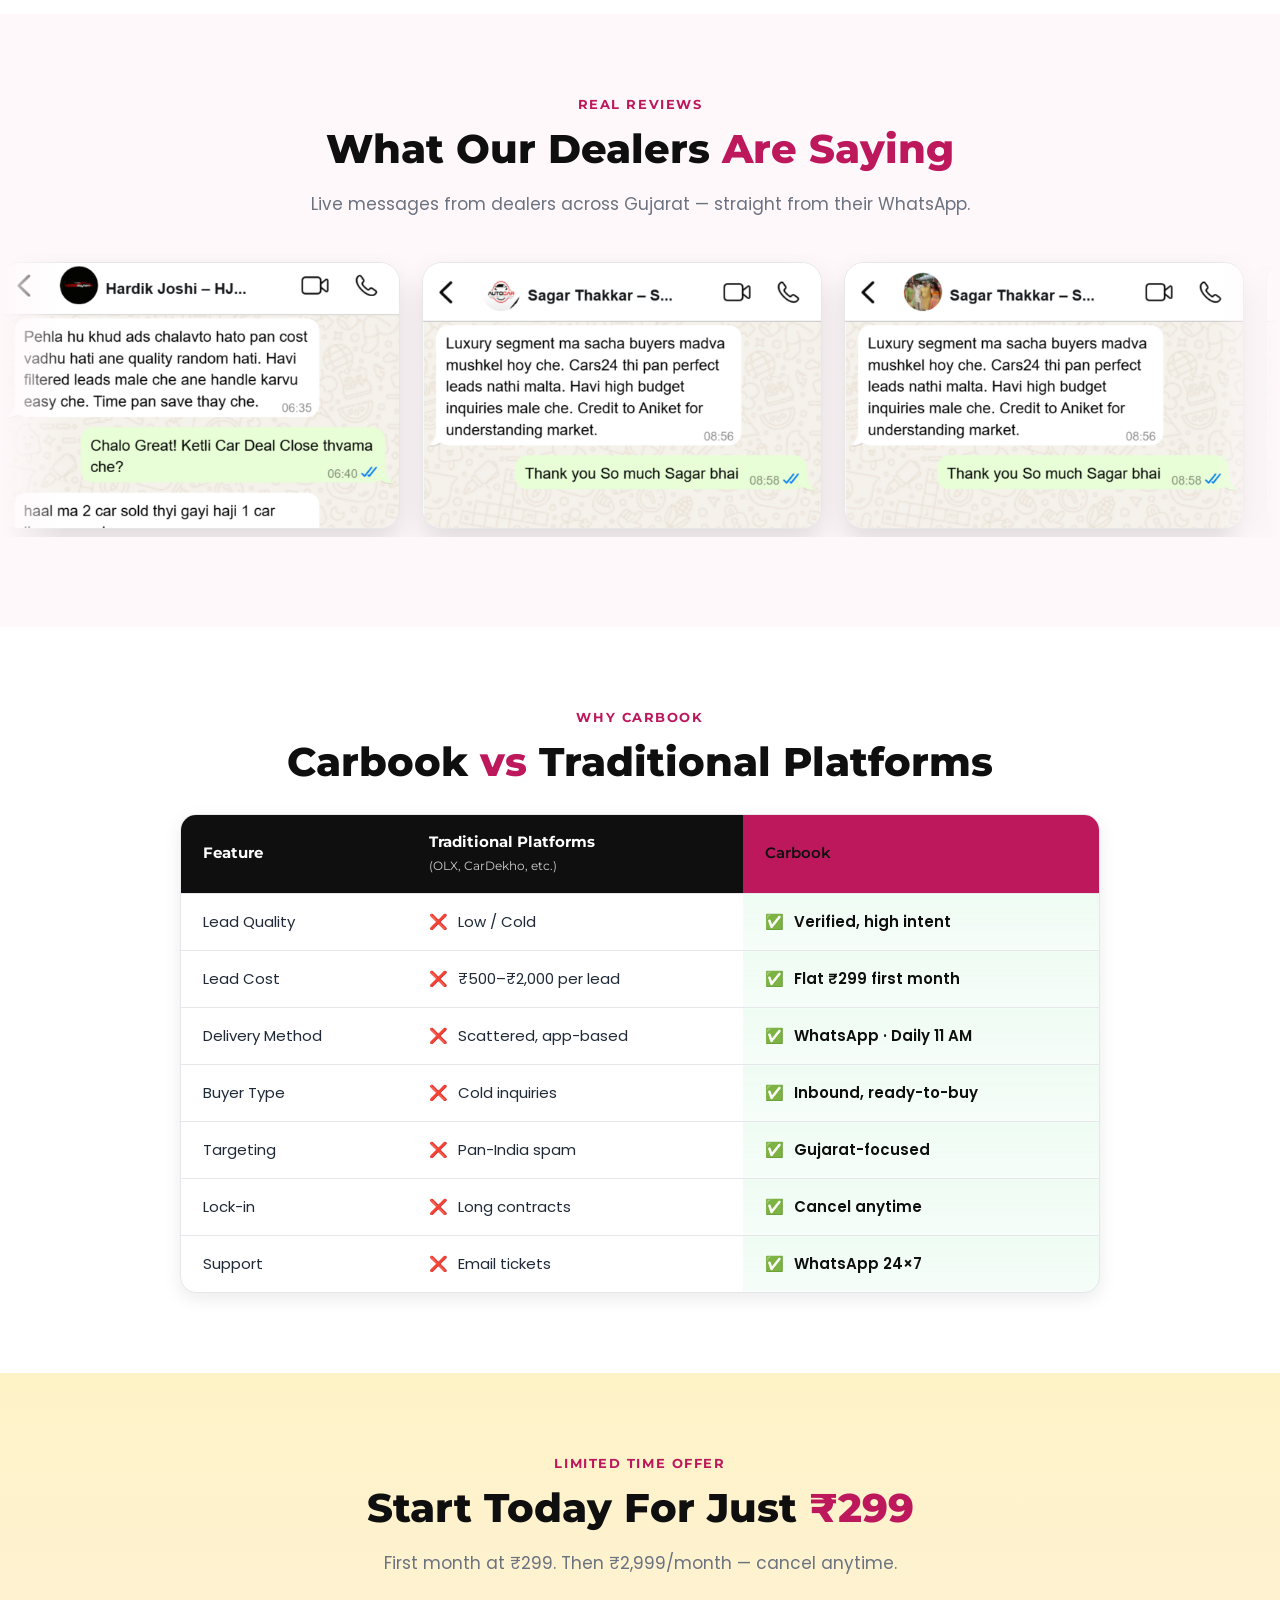
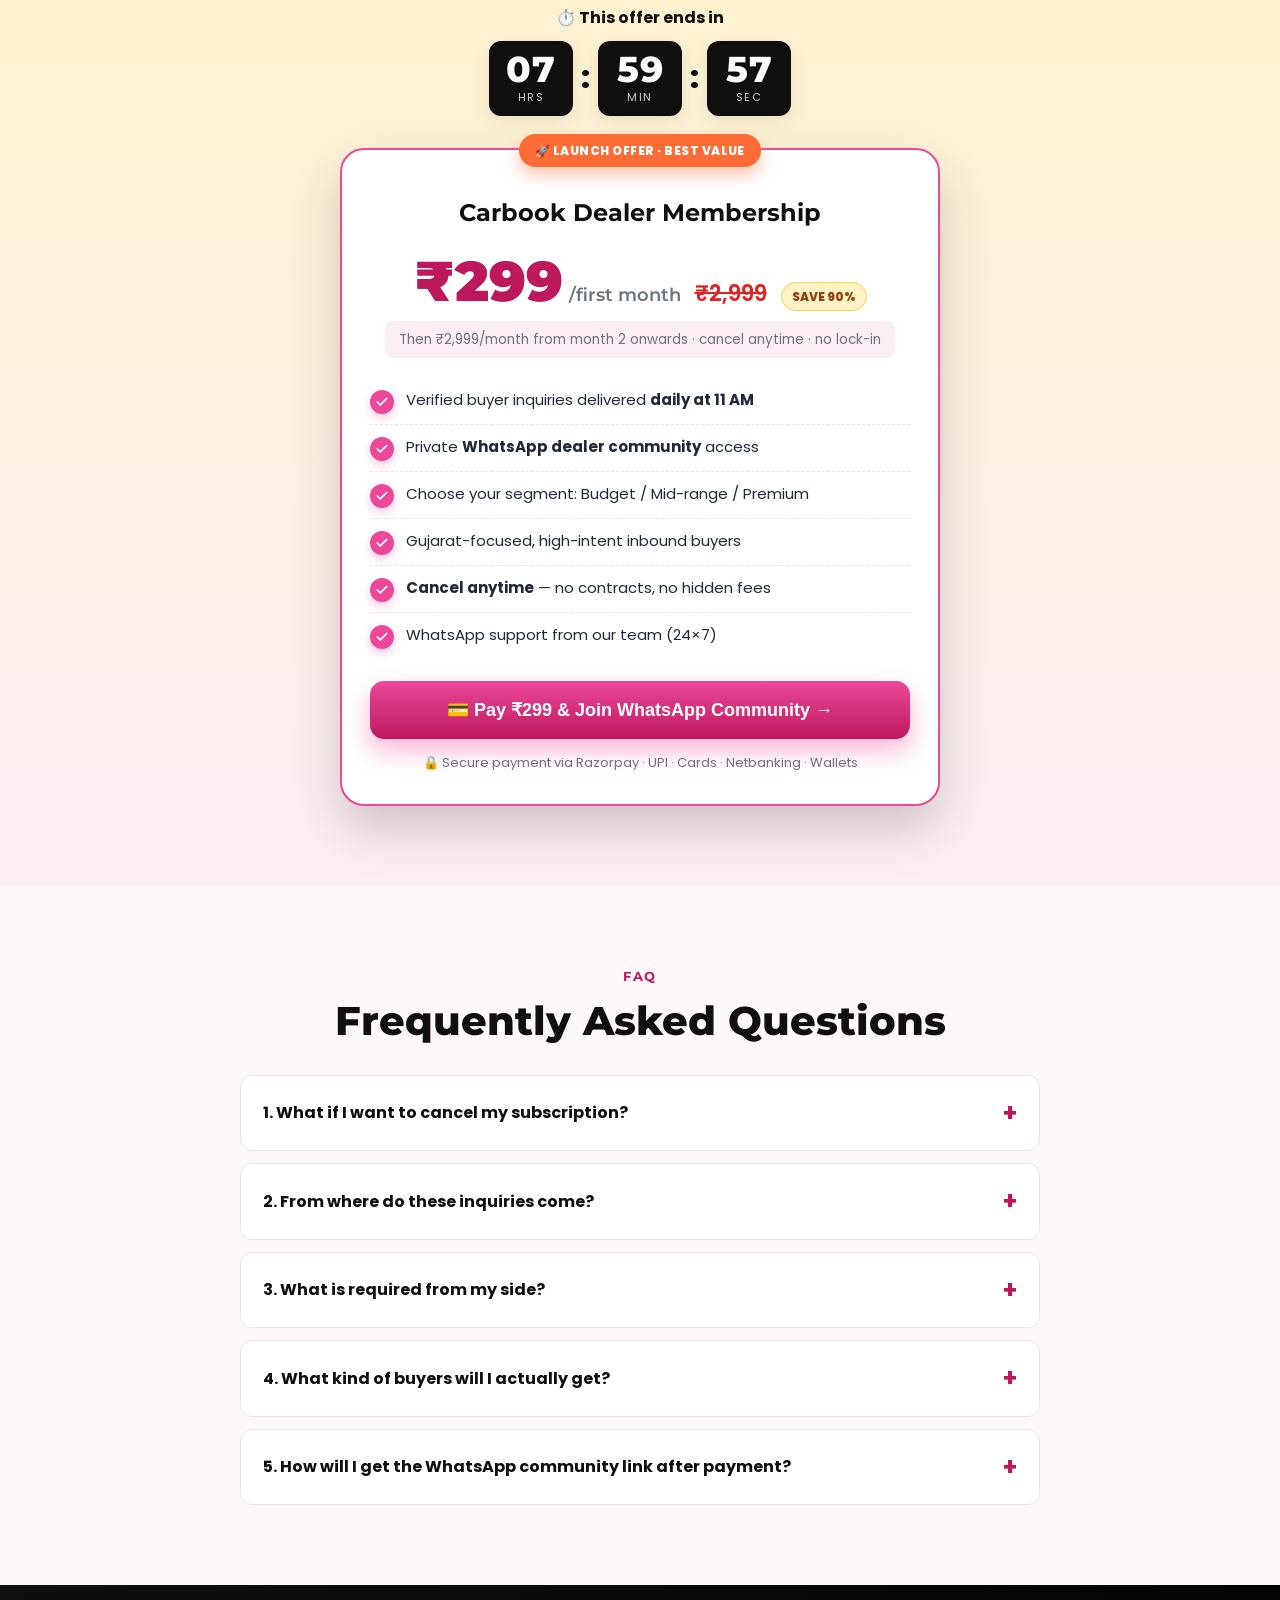
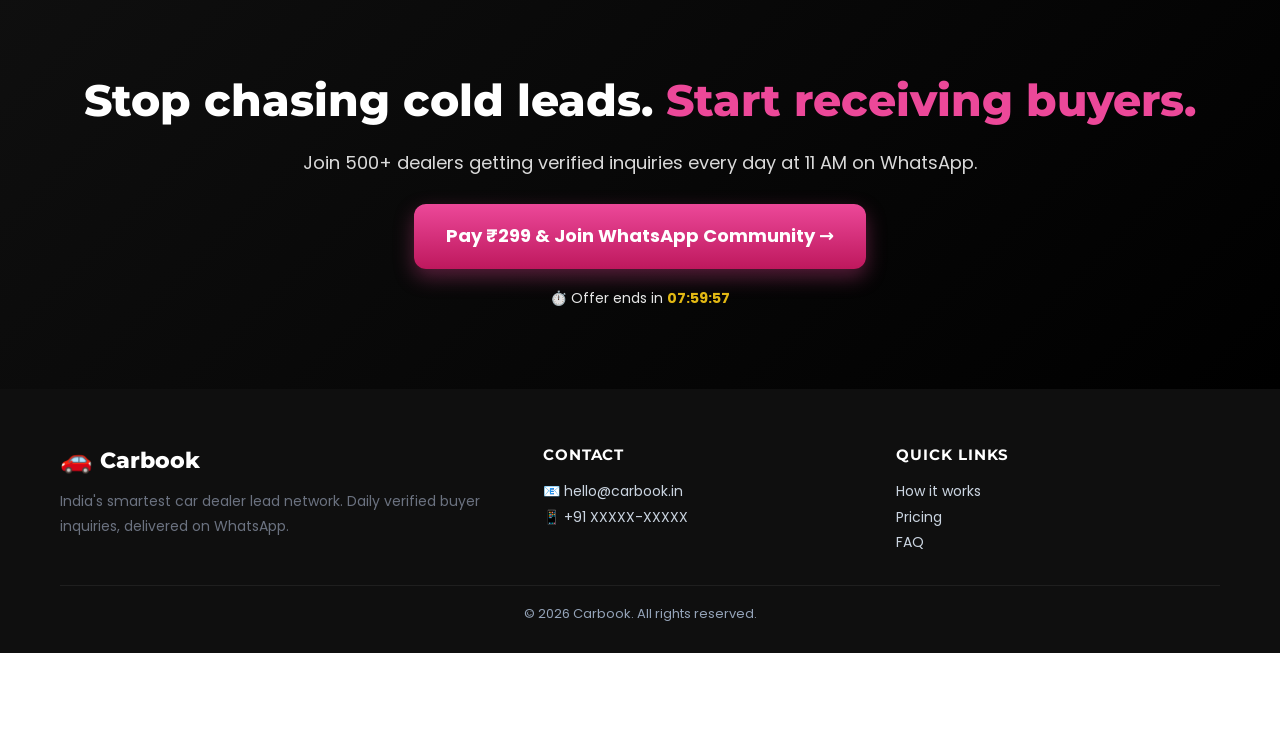
==== commit b58c1760: "Updated" ====
--- a/index.html
+++ b/index.html
@@ -14,6 +14,8 @@
   <link href="https://fonts.googleapis.com/css2?family=Poppins:wght@400;500;600;700;800;900&family=Montserrat:wght@600;700;800&display=swap" rel="stylesheet" />
   <link rel="stylesheet" href="style.css" />
   <link rel="icon" href="data:image/svg+xml,<svg xmlns='http://www.w3.org/2000/svg' viewBox='0 0 100 100'><text y='.9em' font-size='90'>🚗</text></svg>" />
+  <!-- Razorpay Standard Checkout SDK -->
+  <script src="https://checkout.razorpay.com/v1/checkout.js"></script>
 </head>
 <body>
 
@@ -38,7 +40,7 @@
         <a href="#pricing">Pricing</a>
         <a href="#faq">FAQ</a>
       </nav>
-      <a class="header-cta" href="#pricing">Join Now →</a>
+      <a class="header-cta js-pay" href="#">Join Now →</a>
     </div>
   </header>
 
@@ -62,7 +64,7 @@
         </p>
 
         <div class="hero-ctas">
-          <a class="btn btn-primary" href="#pricing">Get Today's Leads — ₹299</a>
+          <a class="btn btn-primary js-pay" href="#">Get Today's Leads — ₹299</a>
           <a class="btn btn-ghost" href="#how">See How It Works</a>
         </div>
 
@@ -85,92 +87,27 @@
     </div>
   </section>
 
-  <!-- ========================= CAR SHOWCASE CAROUSEL ========================= -->
+  <!-- ========================= LEAD SHOWCASE CAROUSEL ========================= -->
   <section class="showcase">
     <div class="container">
-      <p class="eyebrow center">EVERY MAKE & MODEL</p>
-      <h2 class="section-title center">Inquiries For <span class="hl">Every Car You Sell</span></h2>
-      <p class="lead center">From compact hatchbacks to premium luxury — verified buyers across every segment, every day.</p>
+      <p class="eyebrow center">DAILY 11 AM DROP</p>
+      <h2 class="section-title center">What Your <span class="hl">Daily Leads</span> Look Like</h2>
+      <p class="lead center">Real samples from our dealer WhatsApp group — verified buyer inquiries with name, model, budget & city.</p>
     </div>
 
     <div class="car-marquee">
       <div class="car-track">
-        <div class="car-card">
-          <img src="https://images.unsplash.com/photo-1492144534655-ae79c964c9d7?w=720&q=80" alt="Premium sedan" loading="lazy" />
-          <div class="car-tag">✓ Verified Lead</div>
-          <div class="car-label"><strong>Premium Sedan</strong><span class="car-price">₹25L+</span></div>
-        </div>
-        <div class="car-card">
-          <img src="https://images.unsplash.com/photo-1503376780353-7e6692767b70?w=720&q=80" alt="Luxury BMW" loading="lazy" />
-          <div class="car-tag">✓ Verified Lead</div>
-          <div class="car-label"><strong>Luxury Coupe</strong><span class="car-price">₹40L+</span></div>
-        </div>
-        <div class="car-card">
-          <img src="https://images.unsplash.com/photo-1494976388531-d1058494cdd8?w=720&q=80" alt="Sports car" loading="lazy" />
-          <div class="car-tag">✓ Verified Lead</div>
-          <div class="car-label"><strong>Sports Coupe</strong><span class="car-price">₹35L+</span></div>
-        </div>
-        <div class="car-card">
-          <img src="https://images.unsplash.com/photo-1583121274602-3e2820c69888?w=720&q=80" alt="Supercar" loading="lazy" />
-          <div class="car-tag">✓ Verified Lead</div>
-          <div class="car-label"><strong>Performance</strong><span class="car-price">₹50L+</span></div>
-        </div>
-        <div class="car-card">
-          <img src="https://images.unsplash.com/photo-1605559424843-9e4c228bf1c2?w=720&q=80" alt="Premium SUV" loading="lazy" />
-          <div class="car-tag">✓ Verified Lead</div>
-          <div class="car-label"><strong>Premium SUV</strong><span class="car-price">₹30L+</span></div>
-        </div>
-        <div class="car-card">
-          <img src="https://images.unsplash.com/photo-1544636331-e26879cd4d9b?w=720&q=80" alt="Muscle car" loading="lazy" />
-          <div class="car-tag">✓ Verified Lead</div>
-          <div class="car-label"><strong>Sports Premium</strong><span class="car-price">₹45L+</span></div>
-        </div>
-        <div class="car-card">
-          <img src="https://images.unsplash.com/photo-1542362567-b07e54358753?w=720&q=80" alt="Mid-range sedan" loading="lazy" />
-          <div class="car-tag">✓ Verified Lead</div>
-          <div class="car-label"><strong>Family Sedan</strong><span class="car-price">₹12L+</span></div>
-        </div>
-        <div class="car-card">
-          <img src="https://images.unsplash.com/photo-1568844293986-8d0400bd4745?w=720&q=80" alt="Luxury sedan" loading="lazy" />
-          <div class="car-tag">✓ Verified Lead</div>
-          <div class="car-label"><strong>Luxury</strong><span class="car-price">₹50L+</span></div>
-        </div>
-        <div class="car-card">
-          <img src="https://images.unsplash.com/photo-1552519507-da3b142c6e3d?w=720&q=80" alt="Performance car" loading="lazy" />
-          <div class="car-tag">✓ Verified Lead</div>
-          <div class="car-label"><strong>Premium Sports</strong><span class="car-price">₹60L+</span></div>
-        </div>
-        <div class="car-card">
-          <img src="https://images.unsplash.com/photo-1606664515524-ed2f786a0bd6?w=720&q=80" alt="Luxury cabin" loading="lazy" />
-          <div class="car-tag">✓ Verified Lead</div>
-          <div class="car-label"><strong>Luxury Cabin</strong><span class="car-price">₹40L+</span></div>
-        </div>
+        <div class="car-card"><img src="leads/1.png" alt="Sample lead 1" loading="lazy" /></div>
+        <div class="car-card"><img src="leads/2.png" alt="Sample lead 2" loading="lazy" /></div>
+        <div class="car-card"><img src="leads/3.png" alt="Sample lead 3" loading="lazy" /></div>
+        <div class="car-card"><img src="leads/4.png" alt="Sample lead 4" loading="lazy" /></div>
+        <div class="car-card"><img src="leads/5.png" alt="Sample lead 5" loading="lazy" /></div>
         <!-- duplicate set for seamless loop -->
-        <div class="car-card">
-          <img src="https://images.unsplash.com/photo-1492144534655-ae79c964c9d7?w=720&q=80" alt="" loading="lazy" />
-          <div class="car-tag">✓ Verified Lead</div>
-          <div class="car-label"><strong>Premium Sedan</strong><span class="car-price">₹25L+</span></div>
-        </div>
-        <div class="car-card">
-          <img src="https://images.unsplash.com/photo-1503376780353-7e6692767b70?w=720&q=80" alt="" loading="lazy" />
-          <div class="car-tag">✓ Verified Lead</div>
-          <div class="car-label"><strong>Luxury Coupe</strong><span class="car-price">₹40L+</span></div>
-        </div>
-        <div class="car-card">
-          <img src="https://images.unsplash.com/photo-1494976388531-d1058494cdd8?w=720&q=80" alt="" loading="lazy" />
-          <div class="car-tag">✓ Verified Lead</div>
-          <div class="car-label"><strong>Sports Coupe</strong><span class="car-price">₹35L+</span></div>
-        </div>
-        <div class="car-card">
-          <img src="https://images.unsplash.com/photo-1583121274602-3e2820c69888?w=720&q=80" alt="" loading="lazy" />
-          <div class="car-tag">✓ Verified Lead</div>
-          <div class="car-label"><strong>Performance</strong><span class="car-price">₹50L+</span></div>
-        </div>
-        <div class="car-card">
-          <img src="https://images.unsplash.com/photo-1605559424843-9e4c228bf1c2?w=720&q=80" alt="" loading="lazy" />
-          <div class="car-tag">✓ Verified Lead</div>
-          <div class="car-label"><strong>Premium SUV</strong><span class="car-price">₹30L+</span></div>
-        </div>
+        <div class="car-card"><img src="leads/1.png" alt="" loading="lazy" /></div>
+        <div class="car-card"><img src="leads/2.png" alt="" loading="lazy" /></div>
+        <div class="car-card"><img src="leads/3.png" alt="" loading="lazy" /></div>
+        <div class="car-card"><img src="leads/4.png" alt="" loading="lazy" /></div>
+        <div class="car-card"><img src="leads/5.png" alt="" loading="lazy" /></div>
       </div>
     </div>
   </section>
@@ -347,177 +284,17 @@
 
     <div class="review-marquee">
       <div class="review-track">
-
-        <div class="review-card">
-          <div class="rev-header">
-            <div class="rev-avatar"><img src="https://randomuser.me/api/portraits/men/32.jpg" alt="" /></div>
-            <div class="rev-name"><strong>Rahul Patel</strong><span>online</span></div>
-            <div class="rev-meta">★★★★★</div>
-          </div>
-          <div class="rev-chat">
-            <div class="rev-bubble">Got 10 leads today from Carbook 🔥</div>
-            <div class="rev-bubble">Closed 4 deals in 2 weeks already!</div>
-            <div class="rev-bubble">ROI in first week itself ⭐⭐⭐⭐⭐</div>
-          </div>
-          <div class="rev-stamp">Patel Auto Hub · Ahmedabad</div>
-        </div>
-
-        <div class="review-card">
-          <div class="rev-header">
-            <div class="rev-avatar"><img src="https://randomuser.me/api/portraits/men/45.jpg" alt="" /></div>
-            <div class="rev-name"><strong>Vikram Shah</strong><span>online</span></div>
-            <div class="rev-meta">★★★★★</div>
-          </div>
-          <div class="rev-chat">
-            <div class="rev-bubble">Tried OLX, CarDekho — way too cold 😤</div>
-            <div class="rev-bubble">Carbook leads actually pick up the phone!</div>
-            <div class="rev-bubble">12 deals in month 1. Loving it 👌</div>
-          </div>
-          <div class="rev-stamp">Shah Motors · Surat</div>
-        </div>
-
-        <div class="review-card">
-          <div class="rev-header">
-            <div class="rev-avatar"><img src="https://randomuser.me/api/portraits/men/52.jpg" alt="" /></div>
-            <div class="rev-name"><strong>Mehul Joshi</strong><span>online</span></div>
-            <div class="rev-meta">★★★★★</div>
-          </div>
-          <div class="rev-chat">
-            <div class="rev-bubble">WhatsApp delivery is genius bhai 🙌</div>
-            <div class="rev-bubble">No app, no dashboard, no nonsense</div>
-            <div class="rev-bubble">Wake up, check group, call buyer ✅</div>
-          </div>
-          <div class="rev-stamp">Joshi Pre-Owned Cars · Vadodara</div>
-        </div>
-
-        <div class="review-card">
-          <div class="rev-header">
-            <div class="rev-avatar"><img src="https://randomuser.me/api/portraits/women/44.jpg" alt="" /></div>
-            <div class="rev-name"><strong>Anjali Mehta</strong><span>online</span></div>
-            <div class="rev-meta">★★★★★</div>
-          </div>
-          <div class="rev-chat">
-            <div class="rev-bubble">First-time woman dealer in Rajkot 💪</div>
-            <div class="rev-bubble">Was struggling for buyers 😔</div>
-            <div class="rev-bubble">Carbook gave me 30+ inquiries last month</div>
-            <div class="rev-bubble">ROI in week 1. Game changer 💯</div>
-          </div>
-          <div class="rev-stamp">Mehta Auto World · Rajkot</div>
-        </div>
-
-        <div class="review-card">
-          <div class="rev-header">
-            <div class="rev-avatar"><img src="https://randomuser.me/api/portraits/men/67.jpg" alt="" /></div>
-            <div class="rev-name"><strong>Bhavesh Trivedi</strong><span>online</span></div>
-            <div class="rev-meta">★★★★★</div>
-          </div>
-          <div class="rev-chat">
-            <div class="rev-bubble">₹299 for first month is INSANE 🔥</div>
-            <div class="rev-bubble">Got 6 walk-ins, closed 3 in week 1</div>
-            <div class="rev-bubble">Continuing at ₹2,999 — 100% worth it ⭐⭐⭐⭐⭐</div>
-          </div>
-          <div class="rev-stamp">BT Motors · Gandhinagar</div>
-        </div>
-
-        <div class="review-card">
-          <div class="rev-header">
-            <div class="rev-avatar"><img src="https://randomuser.me/api/portraits/men/76.jpg" alt="" /></div>
-            <div class="rev-name"><strong>Suresh Desai</strong><span>online</span></div>
-            <div class="rev-meta">★★★★★</div>
-          </div>
-          <div class="rev-chat">
-            <div class="rev-bubble">Best lead source in Gujarat right now 🚀</div>
-            <div class="rev-bubble">Premium buyer segment is gold 💎</div>
-            <div class="rev-bubble">Sold Fortuner + Harrier in 10 days flat!</div>
-          </div>
-          <div class="rev-stamp">Desai Wheels · Anand</div>
-        </div>
-
-        <div class="review-card">
-          <div class="rev-header">
-            <div class="rev-avatar"><img src="https://randomuser.me/api/portraits/women/22.jpg" alt="" /></div>
-            <div class="rev-name"><strong>Kavita Joshi</strong><span>online</span></div>
-            <div class="rev-meta">★★★★★</div>
-          </div>
-          <div class="rev-chat">
-            <div class="rev-bubble">Never thought WhatsApp would change my biz</div>
-            <div class="rev-bubble">25 leads weekly, 5–6 closures consistently</div>
-            <div class="rev-bubble">Highly recommend to all dealers ⭐⭐⭐⭐⭐</div>
-          </div>
-          <div class="rev-stamp">Joshi Cars · Bhavnagar</div>
-        </div>
-
-        <div class="review-card">
-          <div class="rev-header">
-            <div class="rev-avatar"><img src="https://randomuser.me/api/portraits/men/24.jpg" alt="" /></div>
-            <div class="rev-name"><strong>Nikhil Modi</strong><span>online</span></div>
-            <div class="rev-meta">★★★★★</div>
-          </div>
-          <div class="rev-chat">
-            <div class="rev-bubble">Carbook is a game-changer 🔥</div>
-            <div class="rev-bubble">Closed 2 luxury cars in 1 week</div>
-            <div class="rev-bubble">Premium segment is paisa-vasool 💯</div>
-          </div>
-          <div class="rev-stamp">Modi Auto · Junagadh</div>
-        </div>
-
+        <div class="review-card"><img src="feedback/6.png" alt="Dealer review 1" loading="lazy" /></div>
+        <div class="review-card"><img src="feedback/7.png" alt="Dealer review 2" loading="lazy" /></div>
+        <div class="review-card"><img src="feedback/8.png" alt="Dealer review 3" loading="lazy" /></div>
+        <div class="review-card"><img src="feedback/9.png" alt="Dealer review 4" loading="lazy" /></div>
+        <div class="review-card"><img src="feedback/10.png" alt="Dealer review 5" loading="lazy" /></div>
         <!-- duplicate set for seamless loop -->
-        <div class="review-card">
-          <div class="rev-header">
-            <div class="rev-avatar"><img src="https://randomuser.me/api/portraits/men/32.jpg" alt="" /></div>
-            <div class="rev-name"><strong>Rahul Patel</strong><span>online</span></div>
-            <div class="rev-meta">★★★★★</div>
-          </div>
-          <div class="rev-chat">
-            <div class="rev-bubble">Got 10 leads today from Carbook 🔥</div>
-            <div class="rev-bubble">Closed 4 deals in 2 weeks already!</div>
-            <div class="rev-bubble">ROI in first week itself ⭐⭐⭐⭐⭐</div>
-          </div>
-          <div class="rev-stamp">Patel Auto Hub · Ahmedabad</div>
-        </div>
-
-        <div class="review-card">
-          <div class="rev-header">
-            <div class="rev-avatar"><img src="https://randomuser.me/api/portraits/men/45.jpg" alt="" /></div>
-            <div class="rev-name"><strong>Vikram Shah</strong><span>online</span></div>
-            <div class="rev-meta">★★★★★</div>
-          </div>
-          <div class="rev-chat">
-            <div class="rev-bubble">Tried OLX, CarDekho — way too cold 😤</div>
-            <div class="rev-bubble">Carbook leads actually pick up the phone!</div>
-            <div class="rev-bubble">12 deals in month 1. Loving it 👌</div>
-          </div>
-          <div class="rev-stamp">Shah Motors · Surat</div>
-        </div>
-
-        <div class="review-card">
-          <div class="rev-header">
-            <div class="rev-avatar"><img src="https://randomuser.me/api/portraits/men/52.jpg" alt="" /></div>
-            <div class="rev-name"><strong>Mehul Joshi</strong><span>online</span></div>
-            <div class="rev-meta">★★★★★</div>
-          </div>
-          <div class="rev-chat">
-            <div class="rev-bubble">WhatsApp delivery is genius bhai 🙌</div>
-            <div class="rev-bubble">No app, no dashboard, no nonsense</div>
-            <div class="rev-bubble">Wake up, check group, call buyer ✅</div>
-          </div>
-          <div class="rev-stamp">Joshi Pre-Owned Cars · Vadodara</div>
-        </div>
-
-        <div class="review-card">
-          <div class="rev-header">
-            <div class="rev-avatar"><img src="https://randomuser.me/api/portraits/women/44.jpg" alt="" /></div>
-            <div class="rev-name"><strong>Anjali Mehta</strong><span>online</span></div>
-            <div class="rev-meta">★★★★★</div>
-          </div>
-          <div class="rev-chat">
-            <div class="rev-bubble">First-time woman dealer in Rajkot 💪</div>
-            <div class="rev-bubble">Carbook gave me 30+ inquiries last month</div>
-            <div class="rev-bubble">ROI in week 1. Game changer 💯</div>
-          </div>
-          <div class="rev-stamp">Mehta Auto World · Rajkot</div>
-        </div>
-
+        <div class="review-card"><img src="feedback/6.png" alt="" loading="lazy" /></div>
+        <div class="review-card"><img src="feedback/7.png" alt="" loading="lazy" /></div>
+        <div class="review-card"><img src="feedback/8.png" alt="" loading="lazy" /></div>
+        <div class="review-card"><img src="feedback/9.png" alt="" loading="lazy" /></div>
+        <div class="review-card"><img src="feedback/10.png" alt="" loading="lazy" /></div>
       </div>
     </div>
   </section>
@@ -598,23 +375,10 @@
           <li><span class="bcheck"><svg viewBox="0 0 24 24" fill="none" stroke="currentColor" stroke-width="3" stroke-linecap="round" stroke-linejoin="round" aria-hidden="true"><polyline points="20 6 9 17 4 12"/></svg></span><span>WhatsApp support from our team (24×7)</span></li>
         </ul>
 
-        <!-- ===== RAZORPAY PAYMENT BUTTON =====
-             1. Go to https://dashboard.razorpay.com → Payment Buttons → Create new
-             2. Set amount = ₹299, redirect URL = https://yourdomain.com/thank-you.html
-             3. Copy the button_id and paste below in place of REPLACE_WITH_YOUR_BUTTON_ID
-        -->
-        <form class="rzp-form">
-          <script
-            src="https://checkout.razorpay.com/v1/payment-button.js"
-            data-payment_button_id="REPLACE_WITH_YOUR_BUTTON_ID"
-            async></script>
-        </form>
-
-        <!-- Fallback / styled CTA — works as a redirect button until Razorpay button is configured.
-             Replace href with your Razorpay Payment Page link, e.g. https://rzp.io/l/abc123 -->
-        <a class="cta-pay" id="payNow" href="https://rzp.io/l/REPLACE_WITH_YOUR_PAYMENT_PAGE_LINK">
+        <!-- Razorpay Checkout — opens modal directly. Configure key in script.js -->
+        <button class="cta-pay js-pay" type="button">
           💳 Pay ₹299 & Join WhatsApp Community →
-        </a>
+        </button>
 
         <div class="pay-trust">
           🔒 Secure payment via Razorpay · UPI · Cards · Netbanking · Wallets
@@ -686,7 +450,7 @@
     <div class="container">
       <h2>Stop chasing cold leads. <span class="hl">Start receiving buyers.</span></h2>
       <p>Join 500+ dealers getting verified inquiries every day at 11 AM on WhatsApp.</p>
-      <a class="btn btn-primary btn-lg" href="#pricing">Pay ₹299 & Join WhatsApp Community →</a>
+      <a class="btn btn-primary btn-lg js-pay" href="#">Pay ₹299 & Join WhatsApp Community →</a>
       <div class="final-trust">⏱️ Offer ends in <strong class="countdown">--:--:--</strong></div>
     </div>
   </section>
@@ -726,7 +490,7 @@
         <span class="pill">first month</span>
       </div>
     </div>
-    <a class="sticky-btn" href="#pricing">Pay & Join Now →</a>
+    <a class="sticky-btn js-pay" href="#">Pay & Join Now →</a>
   </div>
 
   <!-- ========================= FLOATING WHATSAPP ========================= -->
@@ -736,9 +500,6 @@
     </svg>
   </a>
 
-  <!-- ========================= LIVE SALES TOAST ========================= -->
-  <div class="toast-host" id="toastHost"></div>
-
   <script src="script.js"></script>
 </body>
 </html>
--- a/style.css
+++ b/style.css
@@ -371,25 +371,24 @@
 .car-card {
   position: relative;
   flex-shrink: 0;
-  width: 340px;
-  height: 230px;
+  width: 400px;
+  aspect-ratio: 3 / 2;
   border-radius: 20px;
   overflow: hidden;
-  background: var(--primary);
-  box-shadow: 0 14px 30px rgba(0,0,0,.18);
+  background: #fff;
+  border: 1px solid var(--border);
+  box-shadow: 0 14px 30px rgba(0,0,0,.12);
   transition: transform .25s, box-shadow .25s;
 }
 .car-card:hover {
   transform: translateY(-4px);
-  box-shadow: 0 22px 44px rgba(0,0,0,.28);
+  box-shadow: 0 22px 44px rgba(0,0,0,.2);
 }
 .car-card img {
   width: 100%; height: 100%;
   object-fit: cover;
   display: block;
-  transition: transform .5s ease;
-}
-.car-card:hover img { transform: scale(1.06); }
+}
 .car-tag {
   position: absolute;
   top: 12px; left: 12px;
@@ -428,8 +427,7 @@
   white-space: nowrap;
 }
 @media (max-width: 600px) {
-  .car-card { width: 280px; height: 200px; }
-  .car-label strong { font-size: 14.5px; }
+  .car-card { width: 320px; }
 }
 
 /* ============== HOW IT WORKS ============== */
@@ -635,17 +633,17 @@
 }
 .review-card {
   flex-shrink: 0;
-  width: 320px;
+  width: 400px;
+  aspect-ratio: 3 / 2;
   background: #fff;
   border: 1px solid var(--border);
-  border-radius: 22px;
-  box-shadow: 0 14px 30px rgba(0,0,0,.08);
+  border-radius: 20px;
+  box-shadow: 0 14px 30px rgba(0,0,0,.12);
   overflow: hidden;
-  display: flex;
-  flex-direction: column;
   transition: transform .25s, box-shadow .25s;
 }
-.review-card:hover { transform: translateY(-4px); box-shadow: 0 20px 40px rgba(0,0,0,.14); }
+.review-card:hover { transform: translateY(-4px); box-shadow: 0 22px 44px rgba(0,0,0,.2); }
+.review-card img { width: 100%; height: 100%; object-fit: cover; display: block; }
 
 /* WhatsApp-style header */
 .rev-header {
@@ -730,7 +728,7 @@
 }
 
 @media (max-width: 600px) {
-  .review-card { width: 280px; }
+  .review-card { width: 320px; }
 }
 
 /* ============== COMPARISON ============== */
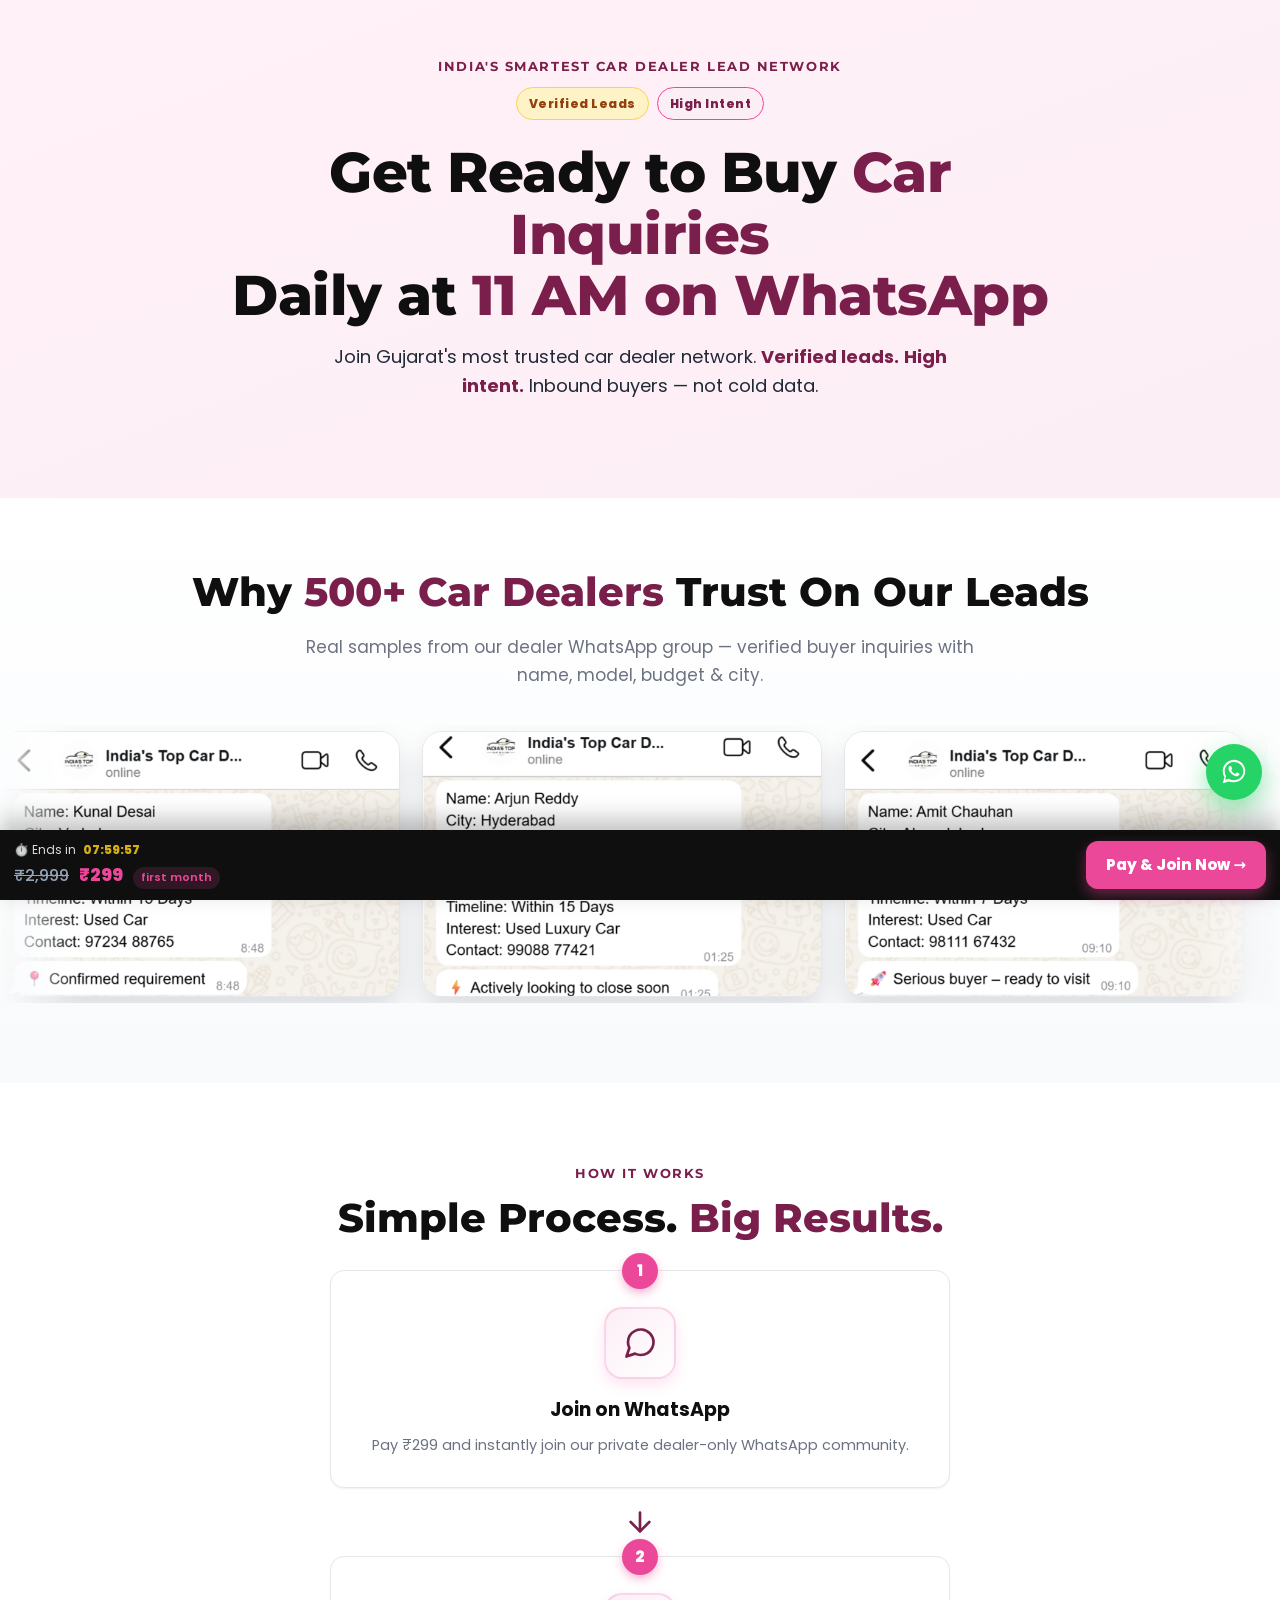
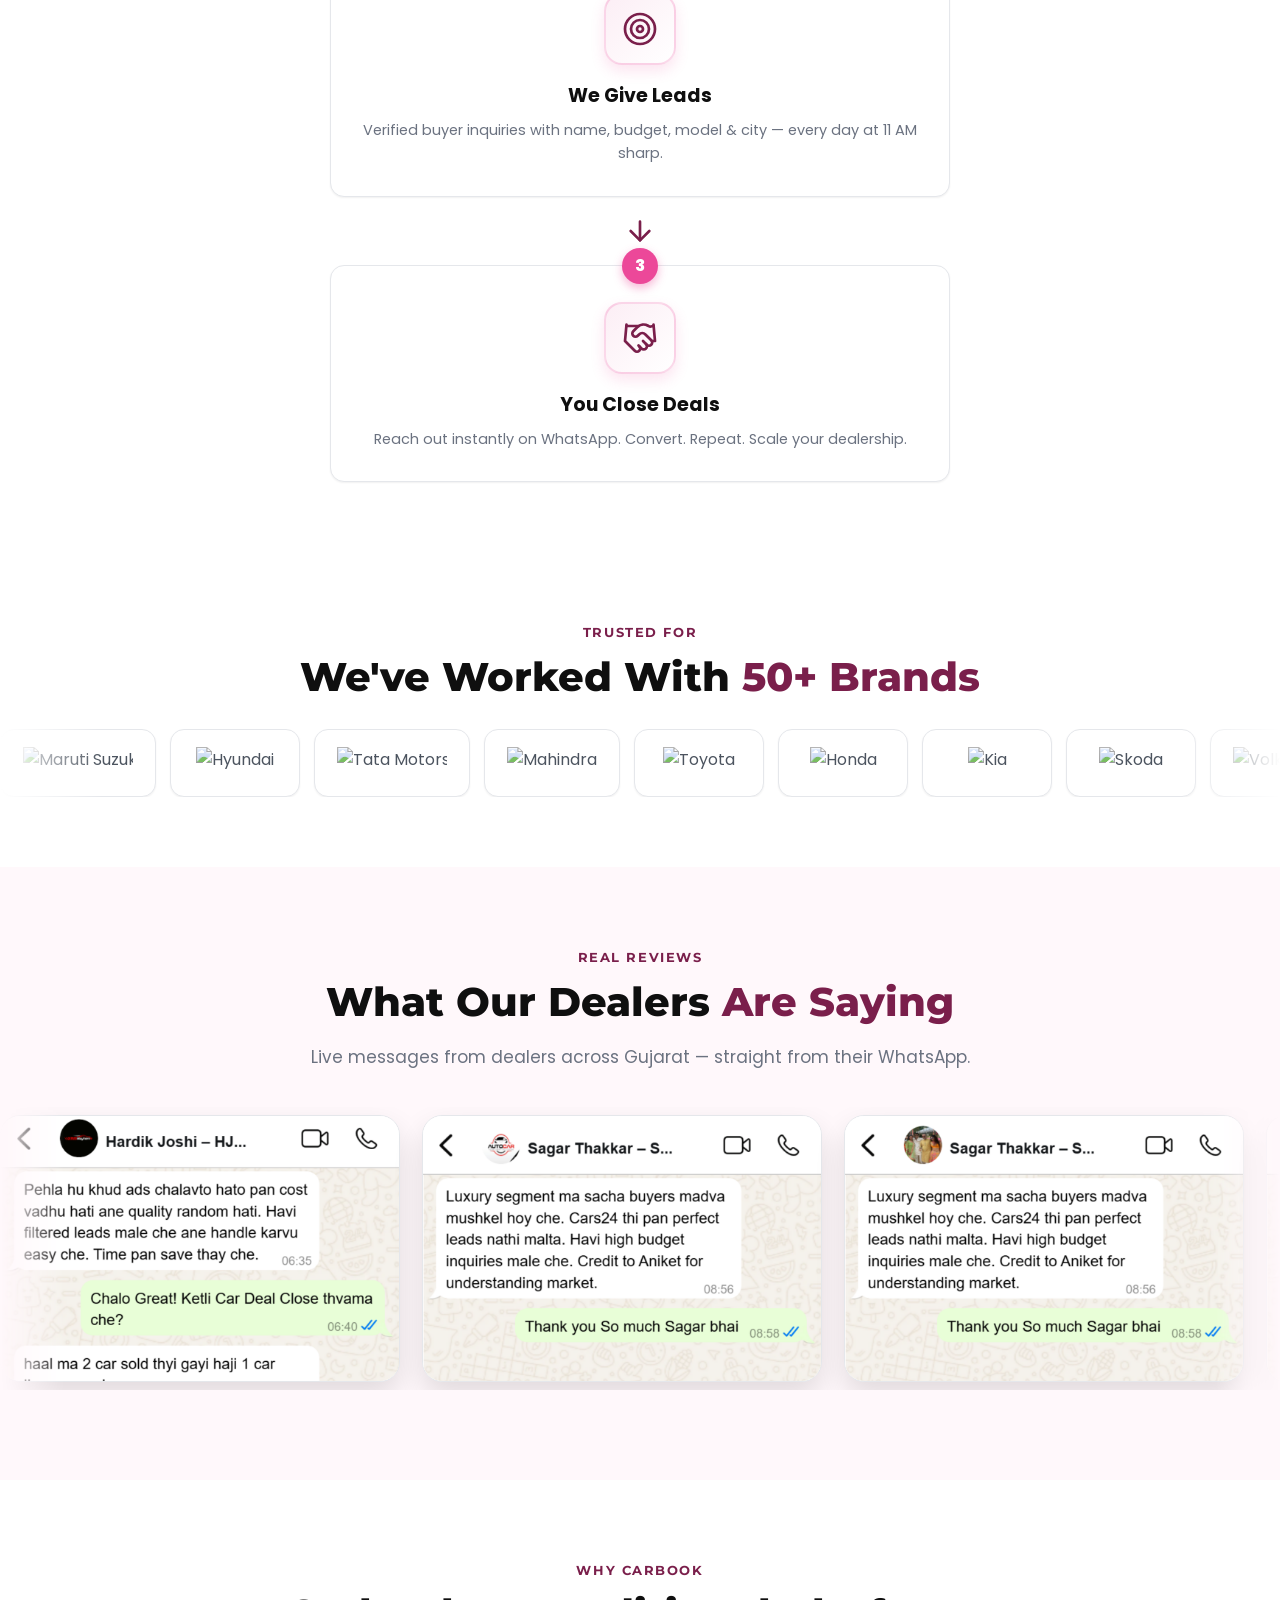
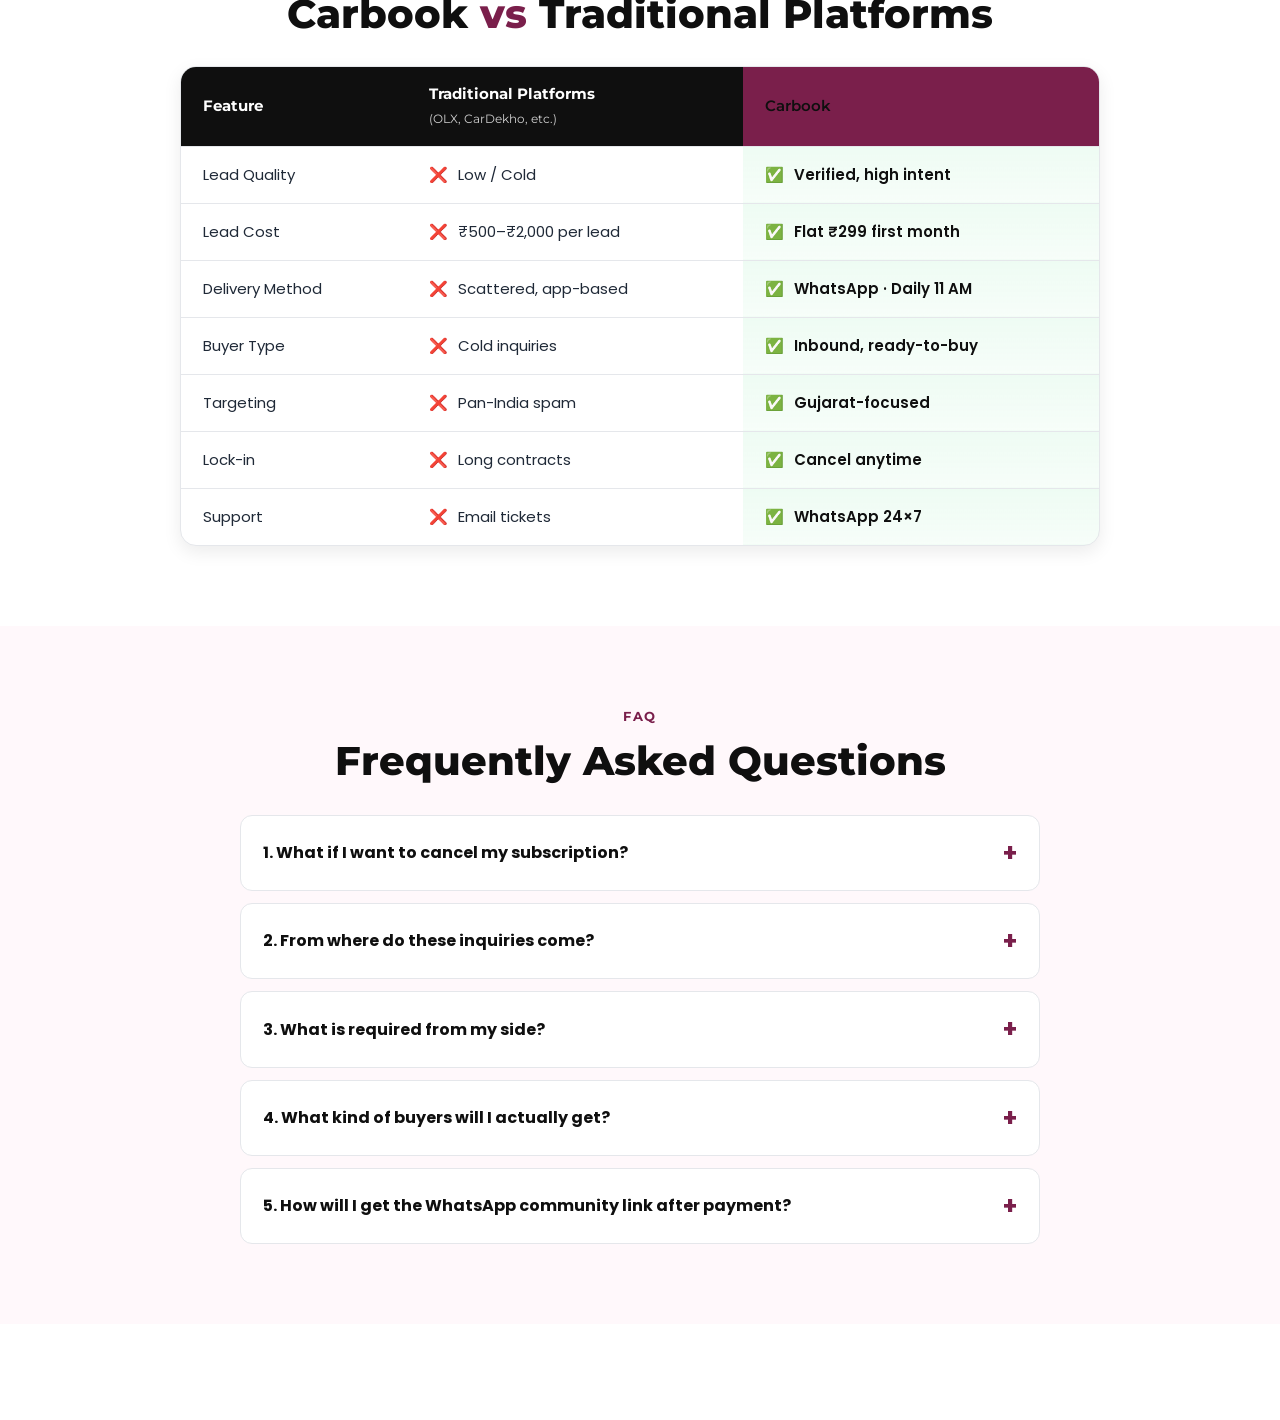
==== commit 9b0fec4f: "Website Updated" ====
--- a/index.html
+++ b/index.html
@@ -19,40 +19,15 @@
 </head>
 <body>
 
-  <!-- ========================= ANNOUNCE BAR ========================= -->
-  <div class="announce">
-    <div class="announce-inner">
-      🔥 Special Launch Offer — First Month at <strong>₹299</strong> only.
-      Ends in <strong class="countdown">--:--:--</strong>
-    </div>
-  </div>
-
-  <!-- ========================= HEADER ========================= -->
-  <header class="site-header">
-    <div class="container row">
-      <a class="brand" href="#top">
-        <span class="logo">🚗</span><span>Carbook</span>
-      </a>
-      <nav class="nav">
-        <a href="#how">How it works</a>
-        <a href="#testimonials">Reviews</a>
-        <a href="#compare">Compare</a>
-        <a href="#pricing">Pricing</a>
-        <a href="#faq">FAQ</a>
-      </nav>
-      <a class="header-cta js-pay" href="#">Join Now →</a>
-    </div>
-  </header>
-
   <!-- ========================= HERO ========================= -->
   <section class="hero" id="top">
     <div class="container hero-grid">
       <div class="hero-copy">
+        <p class="eyebrow">India's Smartest Car Dealer Lead Network</p>
         <div class="ribbons">
-          <span class="ribbon ribbon-yellow">⭐ Best Seller</span>
-          <span class="ribbon ribbon-pink">❤ Most Trusted</span>
-        </div>
-        <p class="eyebrow">India's Smartest Car Dealer Lead Network</p>
+          <span class="ribbon ribbon-yellow">Verified Leads</span>
+          <span class="ribbon ribbon-pink">High Intent</span>
+        </div>
         <h1>
           Get Ready to Buy <span class="hl">Car Inquiries</span><br />
           Daily at <span class="hl">11 AM on WhatsApp</span>
@@ -63,25 +38,6 @@
           Inbound buyers — not cold data.
         </p>
 
-        <div class="hero-ctas">
-          <a class="btn btn-primary js-pay" href="#">Get Today's Leads — ₹299</a>
-          <a class="btn btn-ghost" href="#how">See How It Works</a>
-        </div>
-
-        <div class="hero-trust">
-          <div class="avatars">
-            <img src="https://images.unsplash.com/photo-1556157382-97eda2d62296?w=160&h=160&fit=crop&q=80" alt="" />
-            <img src="https://images.unsplash.com/photo-1573496359142-b8d87734a5a2?w=160&h=160&fit=crop&q=80" alt="" />
-            <img src="https://images.unsplash.com/photo-1535713875002-d1d0cf377fde?w=160&h=160&fit=crop&q=80" alt="" />
-            <img src="https://images.unsplash.com/photo-1531123897727-8f129e1688ce?w=160&h=160&fit=crop&q=80" alt="" />
-          </div>
-          <div>
-            <div class="stars">★★★★★</div>
-            <div class="trust-text"><strong>500+ Car Dealers</strong> trust Carbook</div>
-          </div>
-        </div>
-
-        <div class="sold-strip">🚗 1,588 dealers joined in last 7 days</div>
       </div>
 
     </div>
@@ -90,8 +46,7 @@
   <!-- ========================= LEAD SHOWCASE CAROUSEL ========================= -->
   <section class="showcase">
     <div class="container">
-      <p class="eyebrow center">DAILY 11 AM DROP</p>
-      <h2 class="section-title center">What Your <span class="hl">Daily Leads</span> Look Like</h2>
+      <h2 class="section-title center">Why <span class="hl">500+ Car Dealers</span> Trust On Our Leads</h2>
       <p class="lead center">Real samples from our dealer WhatsApp group — verified buyer inquiries with name, model, budget & city.</p>
     </div>
 
@@ -112,45 +67,6 @@
     </div>
   </section>
 
-  <!-- ========================= TRUST BAND ========================= -->
-  <section class="trust-band">
-    <div class="container">
-      <h2 class="section-title center">
-        Why <span class="hl">500+ Car Dealers</span> Trust Our Leads?
-      </h2>
-      <div class="stats">
-        <div class="stat">
-          <div class="stat-icon">
-            <svg viewBox="0 0 24 24" fill="none" stroke="currentColor" stroke-width="2" stroke-linecap="round" stroke-linejoin="round" aria-hidden="true"><path d="M16 21v-2a4 4 0 0 0-4-4H6a4 4 0 0 0-4 4v2"/><circle cx="9" cy="7" r="4"/><path d="M22 21v-2a4 4 0 0 0-3-3.87"/><path d="M16 3.13a4 4 0 0 1 0 7.75"/></svg>
-          </div>
-          <div class="num">500+</div>
-          <div class="lbl">Active Dealers</div>
-        </div>
-        <div class="stat">
-          <div class="stat-icon">
-            <svg viewBox="0 0 24 24" fill="none" stroke="currentColor" stroke-width="2" stroke-linecap="round" stroke-linejoin="round" aria-hidden="true"><path d="m15.477 12.89 1.515 8.526a.5.5 0 0 1-.81.47l-3.58-2.687a1 1 0 0 0-1.197 0l-3.586 2.686a.5.5 0 0 1-.81-.469l1.514-8.526"/><circle cx="12" cy="8" r="6"/></svg>
-          </div>
-          <div class="num">50+</div>
-          <div class="lbl">Brands Served</div>
-        </div>
-        <div class="stat">
-          <div class="stat-icon">
-            <svg viewBox="0 0 24 24" fill="none" stroke="currentColor" stroke-width="2" stroke-linecap="round" stroke-linejoin="round" aria-hidden="true"><circle cx="12" cy="12" r="10"/><polyline points="12 6 12 12 16 14"/></svg>
-          </div>
-          <div class="num">11 AM</div>
-          <div class="lbl">Daily Lead Drop</div>
-        </div>
-        <div class="stat">
-          <div class="stat-icon">
-            <svg viewBox="0 0 24 24" fill="currentColor" aria-hidden="true"><polygon points="12 2 15.09 8.26 22 9.27 17 14.14 18.18 21.02 12 17.77 5.82 21.02 7 14.14 2 9.27 8.91 8.26 12 2"/></svg>
-          </div>
-          <div class="num">4.9★</div>
-          <div class="lbl">Avg Dealer Rating</div>
-        </div>
-      </div>
-    </div>
-  </section>
-
   <!-- ========================= HOW IT WORKS ========================= -->
   <section class="how" id="how">
     <div class="container">
@@ -186,43 +102,6 @@
           </div>
           <h3>You Close Deals</h3>
           <p>Reach out instantly on WhatsApp. Convert. Repeat. Scale your dealership.</p>
-        </div>
-      </div>
-    </div>
-  </section>
-
-  <!-- ========================= BUYER SEGMENTS ========================= -->
-  <section class="segments">
-    <div class="container">
-      <p class="eyebrow center">CHOOSE YOUR SEGMENT</p>
-      <h2 class="section-title center">What Kind of Buyers <span class="hl">You'll Get</span></h2>
-      <p class="lead center">You'll receive buyers across different segments — pick the categories you want.</p>
-
-      <div class="segment-cards">
-        <div class="seg-card">
-          <div class="seg-icon">
-            <svg viewBox="0 0 24 24" fill="none" stroke="currentColor" stroke-width="1.8" stroke-linecap="round" stroke-linejoin="round" aria-hidden="true"><path d="M14 16H9m10 0h3v-3.15a1 1 0 0 0-.84-.99L16 11l-2.7-3.6a1 1 0 0 0-.8-.4H5.24a2 2 0 0 0-1.8 1.1l-.8 1.63A6 6 0 0 0 2 12.42V16h2"/><circle cx="6.5" cy="16.5" r="2.5"/><circle cx="16.5" cy="16.5" r="2.5"/></svg>
-          </div>
-          <h3>Budget Cars</h3>
-          <div class="seg-price">₹3L – ₹5L</div>
-          <p>Maruti Alto, WagonR, S-Presso, Tata Tiago, Renault Kwid, Datsun Redi-Go…</p>
-        </div>
-        <div class="seg-card seg-popular">
-          <div class="seg-tag">MOST DEMAND</div>
-          <div class="seg-icon">
-            <svg viewBox="0 0 24 24" fill="none" stroke="currentColor" stroke-width="1.8" stroke-linecap="round" stroke-linejoin="round" aria-hidden="true"><path d="m21 8-2 2-1.5-3.7A2 2 0 0 0 15.65 5H8.35a2 2 0 0 0-1.9 1.3L5 10 3 8"/><path d="M7 14h.01"/><path d="M17 14h.01"/><rect width="18" height="8" x="3" y="10" rx="2"/><path d="M5 18v2"/><path d="M19 18v2"/></svg>
-          </div>
-          <h3>Mid-Range</h3>
-          <div class="seg-price">₹5L – ₹15L</div>
-          <p>Swift, Baleno, Creta, Nexon, Brezza, Venue, Verna, City, i20, Slavia…</p>
-        </div>
-        <div class="seg-card">
-          <div class="seg-icon">
-            <svg viewBox="0 0 24 24" fill="none" stroke="currentColor" stroke-width="1.8" stroke-linecap="round" stroke-linejoin="round" aria-hidden="true"><path d="M11.562 3.266a.5.5 0 0 1 .876 0L15.39 8.87a1 1 0 0 0 1.516.294L21.183 5.5a.5.5 0 0 1 .798.519l-2.834 10.246a1 1 0 0 1-.956.734H5.81a1 1 0 0 1-.957-.734L2.02 6.02a.5.5 0 0 1 .798-.519l4.276 3.664a1 1 0 0 0 1.516-.294z"/><path d="M5 21h14"/></svg>
-          </div>
-          <h3>Premium Buyers</h3>
-          <div class="seg-price">₹15L – ₹1Cr+</div>
-          <p>Fortuner, Innova HyCross, XUV700, Harrier, BMW, Audi, Mercedes, Volvo…</p>
         </div>
       </div>
     </div>
@@ -330,63 +209,6 @@
     </div>
   </section>
 
-  <!-- ========================= PRICING ========================= -->
-  <section class="pricing" id="pricing">
-    <div class="container">
-      <p class="eyebrow center">LIMITED TIME OFFER</p>
-      <h2 class="section-title center">
-        Start Today For Just <span class="hl">₹299</span>
-      </h2>
-      <p class="lead center">First month at ₹299. Then ₹2,999/month — cancel anytime.</p>
-
-      <!-- Big countdown timer -->
-      <div class="big-timer">
-        <span class="big-timer-label">⏱️ This offer ends in</span>
-        <div class="timer-units">
-          <div class="unit"><span class="hh">00</span><small>HRS</small></div>
-          <div class="sep">:</div>
-          <div class="unit"><span class="mm">00</span><small>MIN</small></div>
-          <div class="sep">:</div>
-          <div class="unit"><span class="ss">00</span><small>SEC</small></div>
-        </div>
-      </div>
-
-      <!-- Plan card -->
-      <div class="plan-card">
-        <div class="plan-tag">🚀 LAUNCH OFFER · BEST VALUE</div>
-        <h3>Carbook Dealer Membership</h3>
-
-        <div class="plan-price-row">
-          <div class="new-price">₹299<span>/first month</span></div>
-          <div class="old-price">₹2,999</div>
-          <div class="save-badge">SAVE 90%</div>
-        </div>
-
-        <div class="renewal">
-          Then ₹2,999/month from month 2 onwards · cancel anytime · no lock-in
-        </div>
-
-        <ul class="benefits">
-          <li><span class="bcheck"><svg viewBox="0 0 24 24" fill="none" stroke="currentColor" stroke-width="3" stroke-linecap="round" stroke-linejoin="round" aria-hidden="true"><polyline points="20 6 9 17 4 12"/></svg></span><span>Verified buyer inquiries delivered <strong>daily at 11 AM</strong></span></li>
-          <li><span class="bcheck"><svg viewBox="0 0 24 24" fill="none" stroke="currentColor" stroke-width="3" stroke-linecap="round" stroke-linejoin="round" aria-hidden="true"><polyline points="20 6 9 17 4 12"/></svg></span><span>Private <strong>WhatsApp dealer community</strong> access</span></li>
-          <li><span class="bcheck"><svg viewBox="0 0 24 24" fill="none" stroke="currentColor" stroke-width="3" stroke-linecap="round" stroke-linejoin="round" aria-hidden="true"><polyline points="20 6 9 17 4 12"/></svg></span><span>Choose your segment: Budget / Mid-range / Premium</span></li>
-          <li><span class="bcheck"><svg viewBox="0 0 24 24" fill="none" stroke="currentColor" stroke-width="3" stroke-linecap="round" stroke-linejoin="round" aria-hidden="true"><polyline points="20 6 9 17 4 12"/></svg></span><span>Gujarat-focused, high-intent inbound buyers</span></li>
-          <li><span class="bcheck"><svg viewBox="0 0 24 24" fill="none" stroke="currentColor" stroke-width="3" stroke-linecap="round" stroke-linejoin="round" aria-hidden="true"><polyline points="20 6 9 17 4 12"/></svg></span><span><strong>Cancel anytime</strong> — no contracts, no hidden fees</span></li>
-          <li><span class="bcheck"><svg viewBox="0 0 24 24" fill="none" stroke="currentColor" stroke-width="3" stroke-linecap="round" stroke-linejoin="round" aria-hidden="true"><polyline points="20 6 9 17 4 12"/></svg></span><span>WhatsApp support from our team (24×7)</span></li>
-        </ul>
-
-        <!-- Razorpay Checkout — opens modal directly. Configure key in script.js -->
-        <button class="cta-pay js-pay" type="button">
-          💳 Pay ₹299 & Join WhatsApp Community →
-        </button>
-
-        <div class="pay-trust">
-          🔒 Secure payment via Razorpay · UPI · Cards · Netbanking · Wallets
-        </div>
-      </div>
-    </div>
-  </section>
-
   <!-- ========================= FAQ ========================= -->
   <section class="faq" id="faq">
     <div class="container">
@@ -445,45 +267,10 @@
     </div>
   </section>
 
-  <!-- ========================= FINAL CTA ========================= -->
-  <section class="final-cta">
-    <div class="container">
-      <h2>Stop chasing cold leads. <span class="hl">Start receiving buyers.</span></h2>
-      <p>Join 500+ dealers getting verified inquiries every day at 11 AM on WhatsApp.</p>
-      <a class="btn btn-primary btn-lg js-pay" href="#">Pay ₹299 & Join WhatsApp Community →</a>
-      <div class="final-trust">⏱️ Offer ends in <strong class="countdown">--:--:--</strong></div>
-    </div>
-  </section>
-
-  <!-- ========================= FOOTER ========================= -->
-  <footer>
-    <div class="container">
-      <div class="foot-row">
-        <div>
-          <div class="brand"><span class="logo">🚗</span><span>Carbook</span></div>
-          <p class="muted">India's smartest car dealer lead network. Daily verified buyer inquiries, delivered on WhatsApp.</p>
-        </div>
-        <div>
-          <h4>Contact</h4>
-          <p>📧 hello@carbook.in<br />📱 +91 XXXXX-XXXXX</p>
-        </div>
-        <div>
-          <h4>Quick Links</h4>
-          <p>
-            <a href="#how">How it works</a><br />
-            <a href="#pricing">Pricing</a><br />
-            <a href="#faq">FAQ</a>
-          </p>
-        </div>
-      </div>
-      <div class="foot-bottom">© 2026 Carbook. All rights reserved.</div>
-    </div>
-  </footer>
-
   <!-- ========================= STICKY BOTTOM CTA ========================= -->
   <div class="sticky-cta">
     <div class="sticky-info">
-      <div class="sticky-timer"><span>Offer ends in</span> <strong class="countdown">--:--:--</strong></div>
+      <div class="sticky-timer">⏱️ <span>Ends in</span> <strong class="countdown">--:--:--</strong></div>
       <div class="sticky-price">
         <del>₹2,999</del>
         <strong>₹299</strong>
--- a/style.css
+++ b/style.css
@@ -7,7 +7,7 @@
   --primary: #0F0F0F;          /* Black (flavorpages dark) */
   --primary-2: #000000;
   --accent: #EC4899;           /* Hot pink (flavorpages brand) */
-  --accent-2: #BE185D;         /* Deep pink */
+  --accent-2: #7A1F4B;         /* Burgundy / wine — matches reference */
   --pink: #EC4899;
   --pink-soft: #FCEEF5;
   --pink-deep: #7A1F4B;
@@ -134,17 +134,23 @@
   text-align: center;
 }
 .btn-primary {
-  background: linear-gradient(180deg, var(--accent), var(--accent-2));
-  color: #fff;
-  box-shadow: 0 8px 20px rgba(236,72,153,.35);
-}
-.btn-primary:hover { transform: translateY(-2px); box-shadow: 0 14px 28px rgba(236,72,153,.45); }
+  background: var(--pink-soft);
+  color: var(--pink-deep);
+  border: 2px solid var(--accent);
+  box-shadow: 0 8px 20px rgba(236,72,153,.25);
+}
+.btn-primary:hover {
+  background: var(--accent);
+  color: #fff;
+  transform: translateY(-2px);
+  box-shadow: 0 14px 28px rgba(236,72,153,.45);
+}
 .btn-ghost {
   background: #fff;
   color: var(--primary);
-  border: 2px solid var(--border);
-}
-.btn-ghost:hover { border-color: var(--primary); }
+  border: 2px solid var(--primary);
+}
+.btn-ghost:hover { background: var(--primary); color: #fff; }
 .btn-lg { padding: 18px 32px; font-size: 18px; }
 
 /* ============== HERO ============== */
@@ -433,11 +439,11 @@
 /* ============== HOW IT WORKS ============== */
 .how { padding: 80px 0; }
 .steps {
-  display: grid;
-  grid-template-columns: 1fr auto 1fr auto 1fr;
+  display: flex;
+  flex-direction: column;
   gap: 18px;
   align-items: stretch;
-  max-width: 1100px;
+  max-width: 620px;
   margin: 0 auto;
 }
 .step {
@@ -480,12 +486,9 @@
 .step-arrow {
   display: flex; align-items: center; justify-content: center;
   color: var(--accent-2);
+  transform: rotate(90deg);
 }
 .step-arrow svg { width: 32px; height: 32px; }
-@media (max-width: 820px) {
-  .steps { grid-template-columns: 1fr; }
-  .step-arrow { transform: rotate(90deg); }
-}
 
 /* ============== SEGMENTS ============== */
 .segments { padding: 70px 0; background: var(--bg); }
@@ -903,19 +906,26 @@
 .cta-pay {
   display: block;
   width: 100%;
-  background: linear-gradient(180deg, var(--accent), var(--accent-2));
-  color: #fff !important;
+  background: var(--pink-soft);
+  color: var(--pink-deep);
   padding: 18px 24px;
-  border: 0;
+  border: 2px solid var(--accent);
   border-radius: 14px;
   font-size: 18px;
   font-weight: 800;
   cursor: pointer;
-  box-shadow: 0 12px 24px rgba(236,72,153,.4);
-  transition: transform .15s, box-shadow .25s;
+  box-shadow: 0 12px 24px rgba(236,72,153,.3);
+  transition: transform .15s, box-shadow .25s, background .25s, color .25s;
   text-align: center;
-}
-.cta-pay:hover { transform: translateY(-2px); box-shadow: 0 18px 30px rgba(236,72,153,.5); }
+  text-decoration: none;
+  font-family: inherit;
+}
+.cta-pay:hover {
+  background: var(--accent);
+  color: #fff;
+  transform: translateY(-2px);
+  box-shadow: 0 18px 30px rgba(236,72,153,.5);
+}
 .pay-trust { margin-top: 14px; font-size: 13px; color: var(--muted); }
 
 /* ============== FOUNDERS ============== */
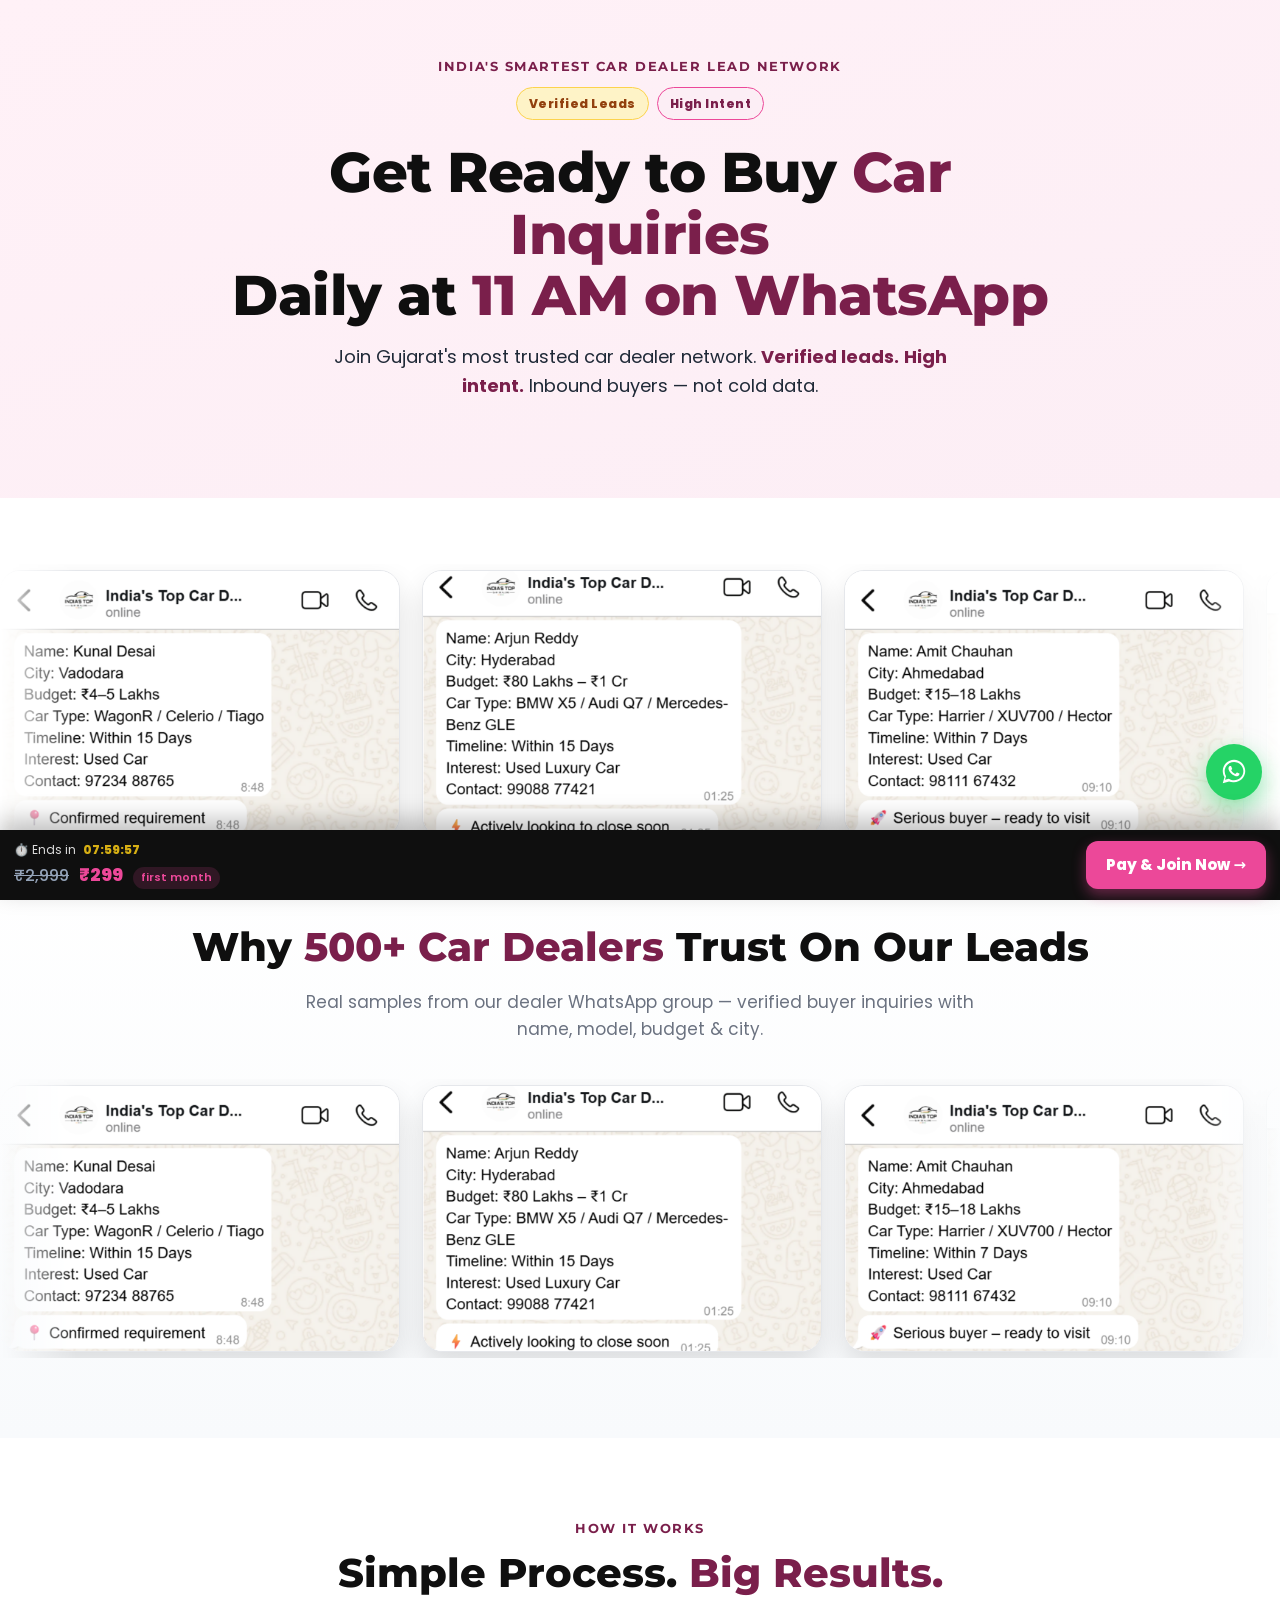
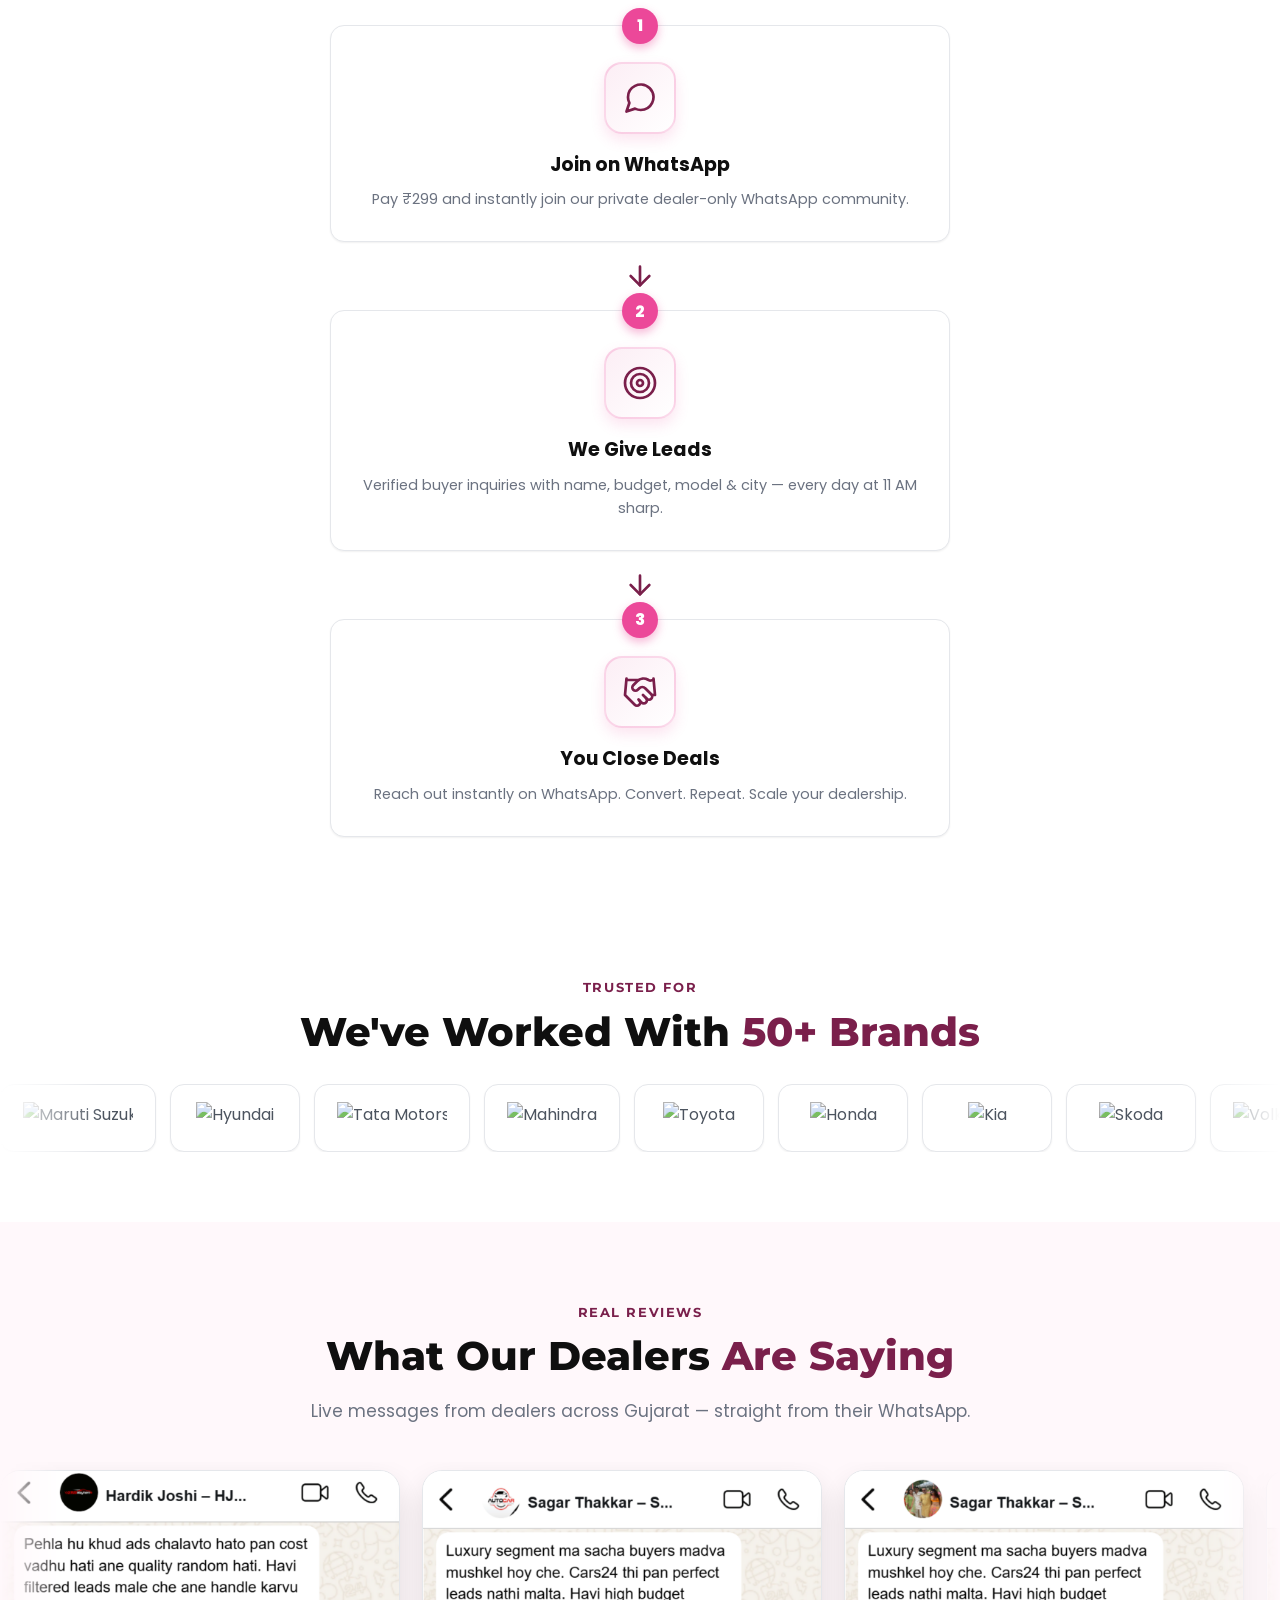
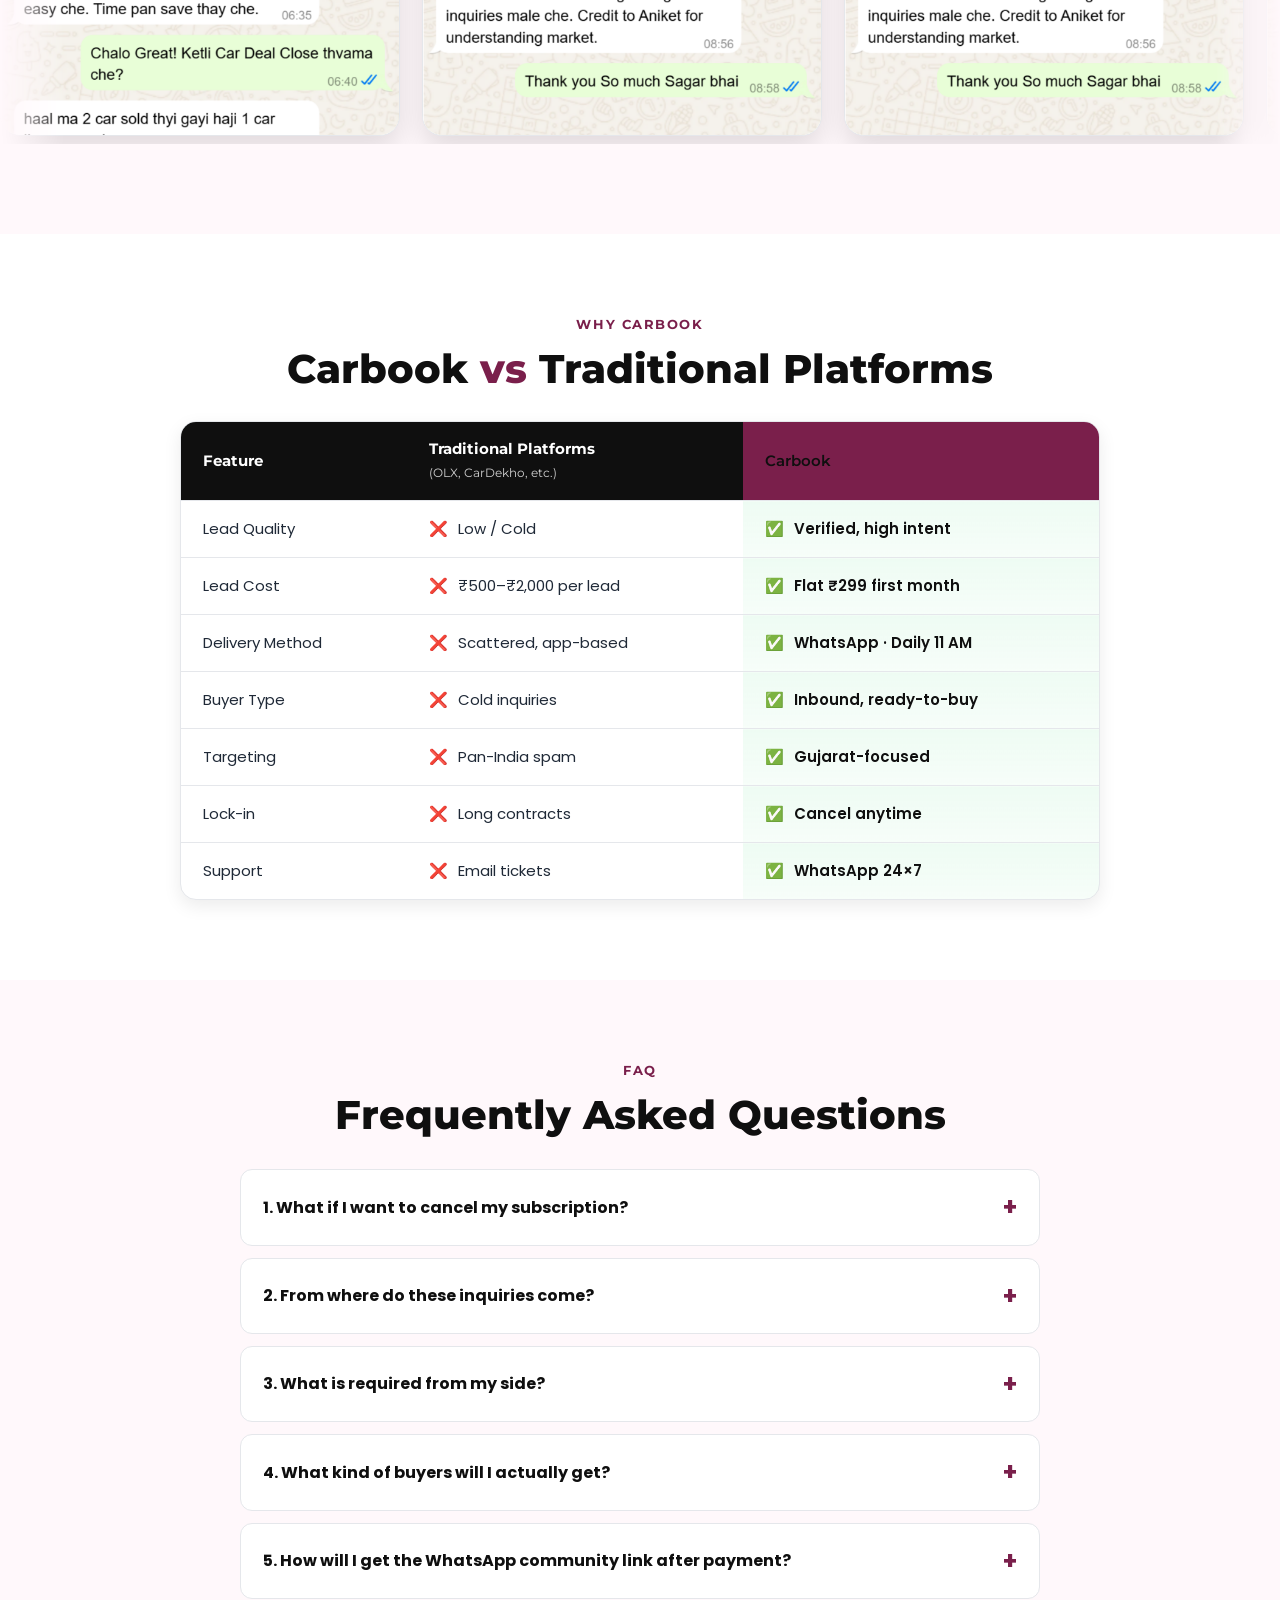
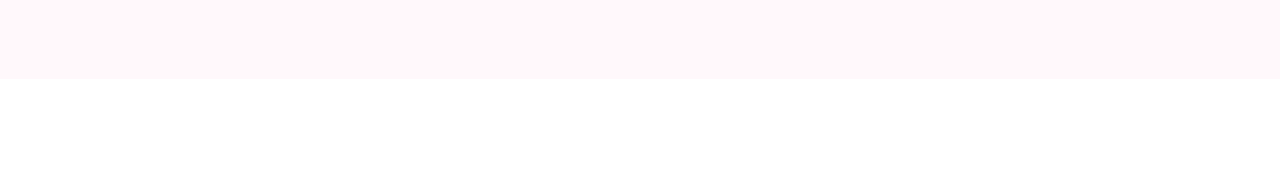
==== commit 43a31b26: "Leads Updated" ====
--- a/index.html
+++ b/index.html
@@ -40,6 +40,25 @@
 
       </div>
 
+    </div>
+  </section>
+
+  <!-- ========================= LEAD PHOTOS STRIP (bare marquee) ========================= -->
+  <section class="lead-strip">
+    <div class="car-marquee">
+      <div class="car-track">
+        <div class="car-card"><img src="leads/1.png" alt="Sample lead 1" loading="lazy" /></div>
+        <div class="car-card"><img src="leads/2.png" alt="Sample lead 2" loading="lazy" /></div>
+        <div class="car-card"><img src="leads/3.png" alt="Sample lead 3" loading="lazy" /></div>
+        <div class="car-card"><img src="leads/4.png" alt="Sample lead 4" loading="lazy" /></div>
+        <div class="car-card"><img src="leads/5.png" alt="Sample lead 5" loading="lazy" /></div>
+        <!-- duplicate set for seamless loop -->
+        <div class="car-card"><img src="leads/1.png" alt="" loading="lazy" /></div>
+        <div class="car-card"><img src="leads/2.png" alt="" loading="lazy" /></div>
+        <div class="car-card"><img src="leads/3.png" alt="" loading="lazy" /></div>
+        <div class="car-card"><img src="leads/4.png" alt="" loading="lazy" /></div>
+        <div class="car-card"><img src="leads/5.png" alt="" loading="lazy" /></div>
+      </div>
     </div>
   </section>
 
--- a/style.css
+++ b/style.css
@@ -348,6 +348,12 @@
 .stat .lbl { font-size: 13px; color: var(--muted); margin-top: 4px; }
 @media (max-width: 720px) { .stats { grid-template-columns: repeat(2, 1fr); } }
 
+/* ============== LEAD PHOTOS STRIP (bare marquee — directly below hero) ============== */
+.lead-strip {
+  padding: 30px 0 10px;
+  background: #fff;
+}
+
 /* ============== CAR SHOWCASE CAROUSEL ============== */
 .showcase {
   padding: 70px 0 80px;
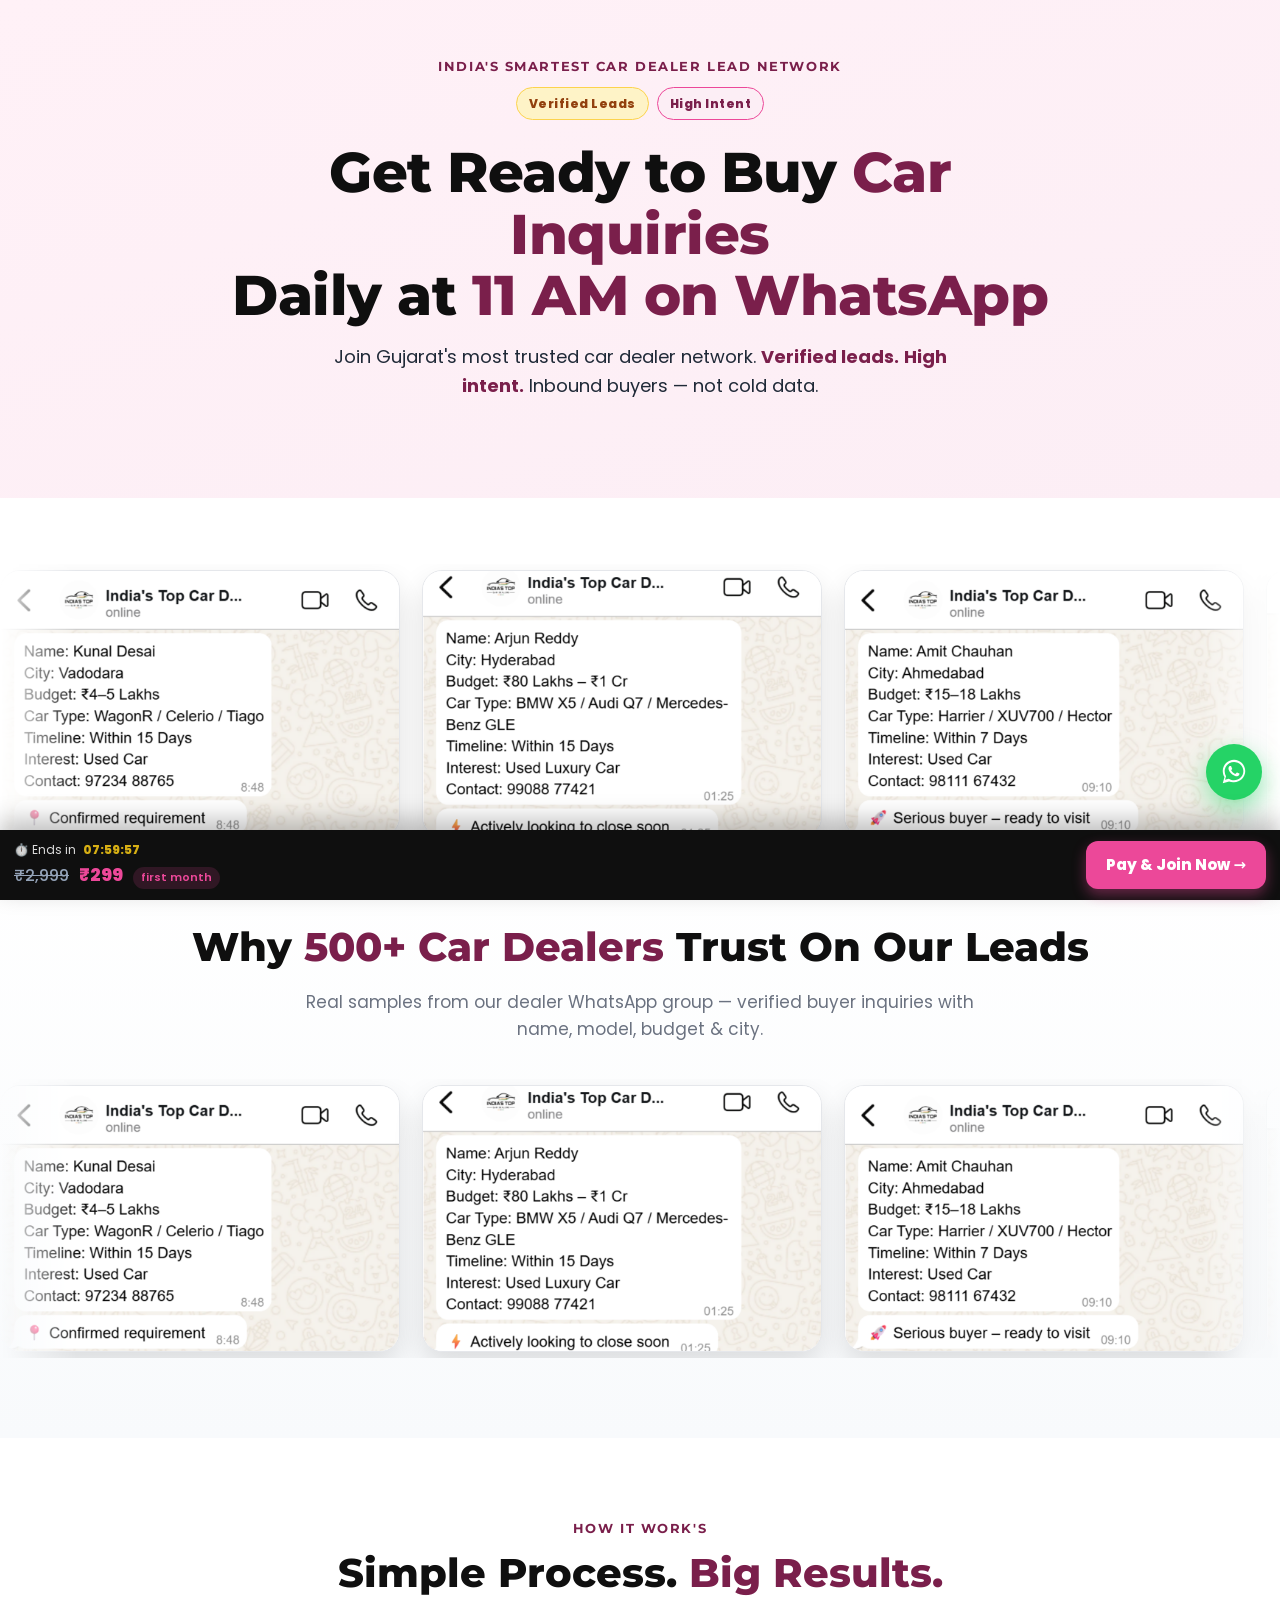
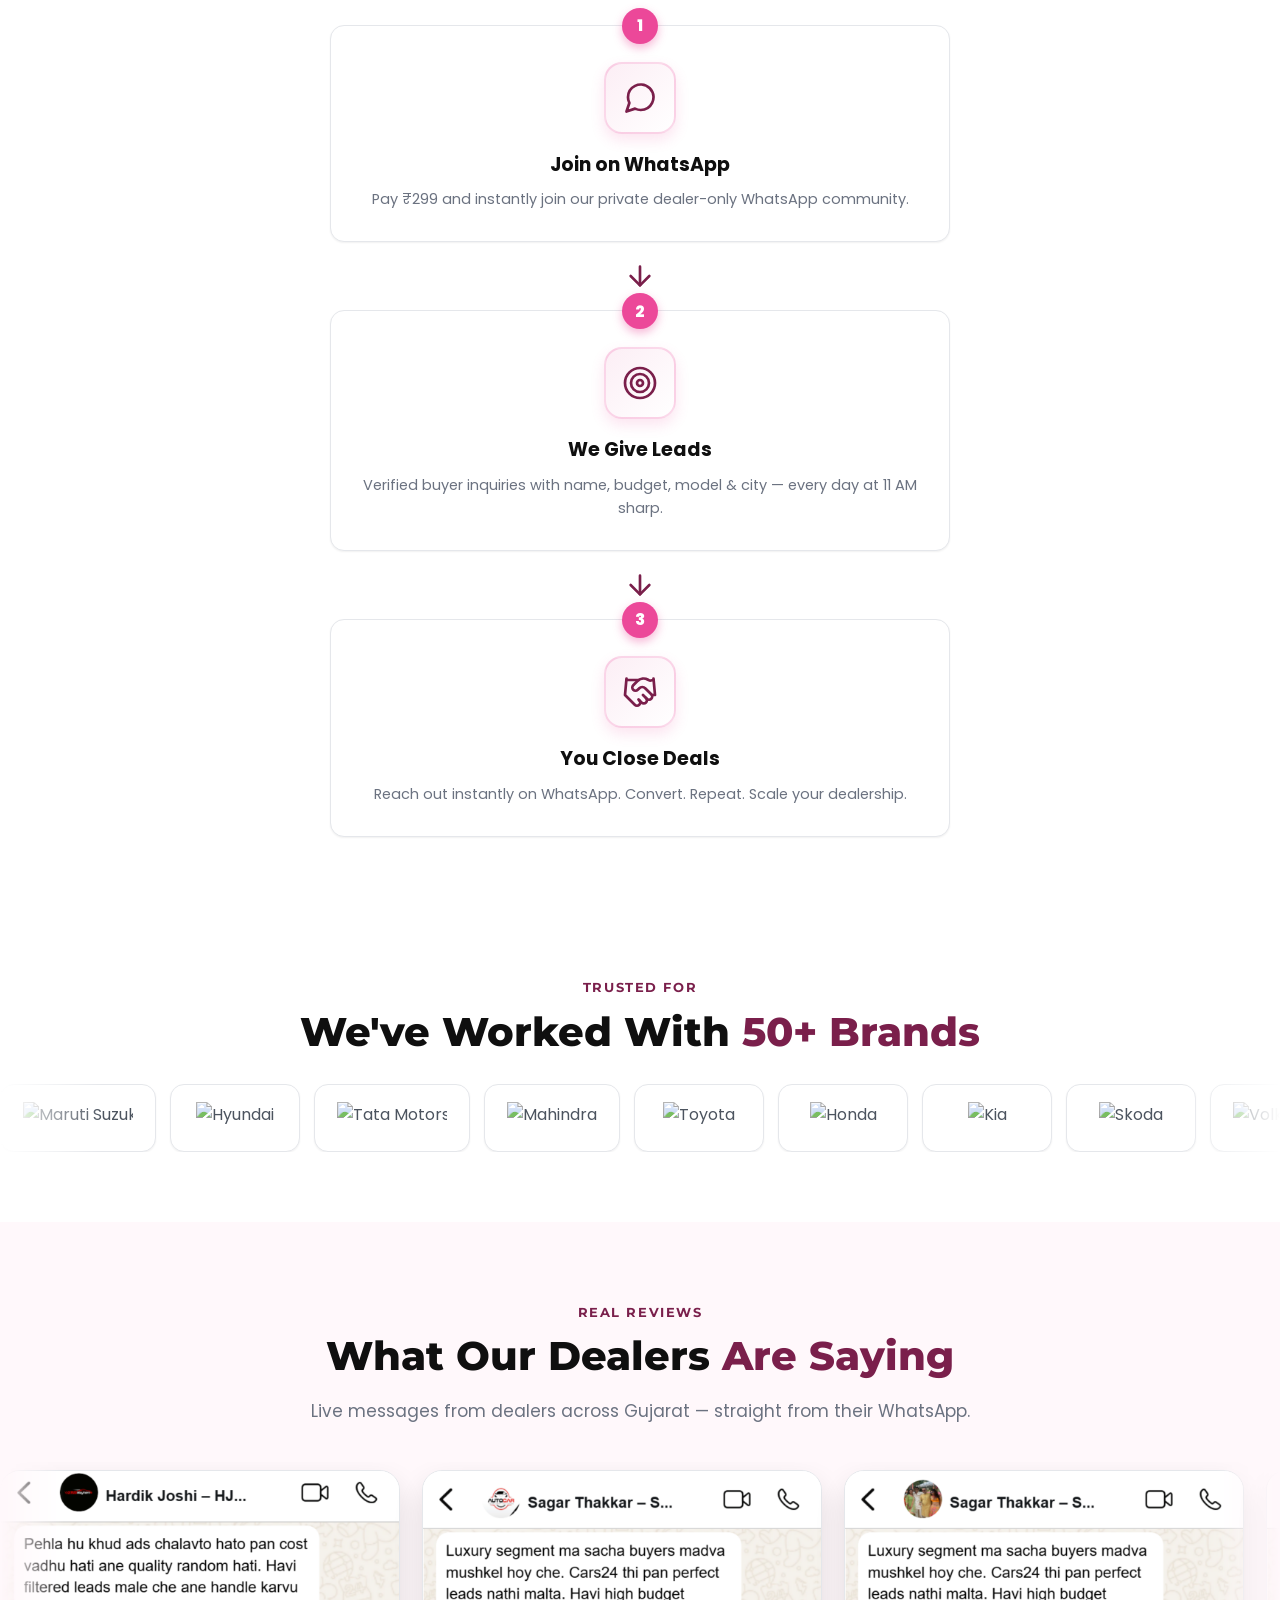
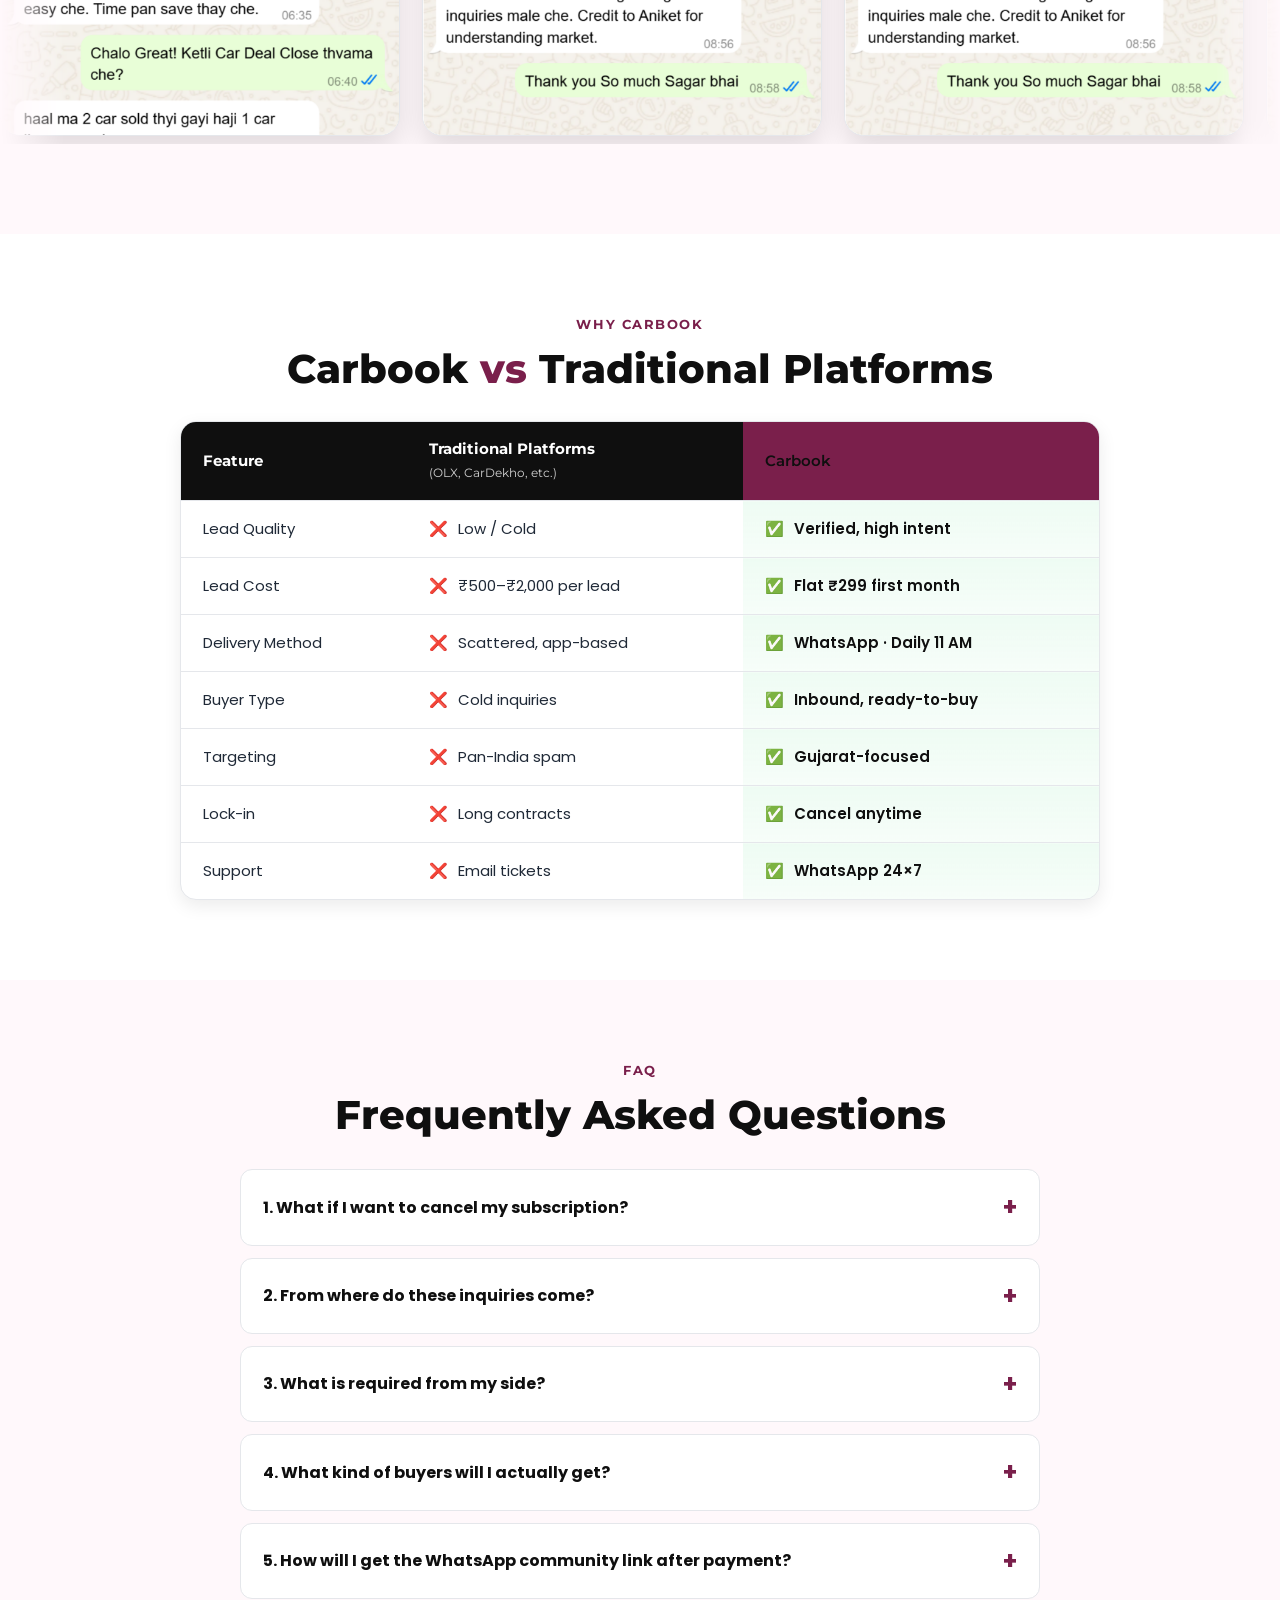
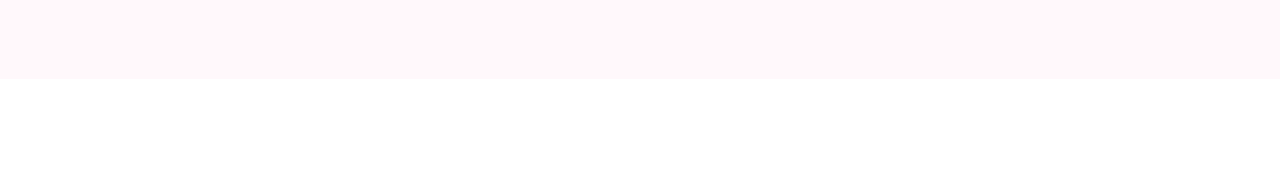
==== commit 0d31854e: "done" ====
--- a/index.html
+++ b/index.html
@@ -89,7 +89,7 @@
   <!-- ========================= HOW IT WORKS ========================= -->
   <section class="how" id="how">
     <div class="container">
-      <p class="eyebrow center">HOW IT WORKS</p>
+      <p class="eyebrow center">HOW IT WORK'S</p>
       <h2 class="section-title center">Simple Process. <span class="hl">Big Results.</span></h2>
       <div class="steps">
         <div class="step">
--- a/style.css
+++ b/style.css
@@ -369,7 +369,7 @@
   display: flex;
   gap: 22px;
   width: max-content;
-  animation: carScroll 60s linear infinite;
+  animation: carScroll 35s linear infinite;
   padding: 6px 0;
 }
 .car-marquee:hover .car-track { animation-play-state: paused; }
@@ -377,6 +377,9 @@
   from { transform: translateX(0); }
   to   { transform: translateX(-50%); }
 }
+
+/* Showcase section ("Why 500+ Car Dealers Trust On Our Leads") scrolls in the opposite direction */
+.showcase .car-track { animation-direction: reverse; }
 @media (prefers-reduced-motion: reduce) {
   .car-track { animation: none; }
 }
@@ -629,7 +632,7 @@
   display: flex;
   gap: 22px;
   width: max-content;
-  animation: reviewScroll 80s linear infinite;
+  animation: reviewScroll 45s linear infinite;
   padding: 8px 0;
 }
 .review-marquee:hover .review-track { animation-play-state: paused; }
